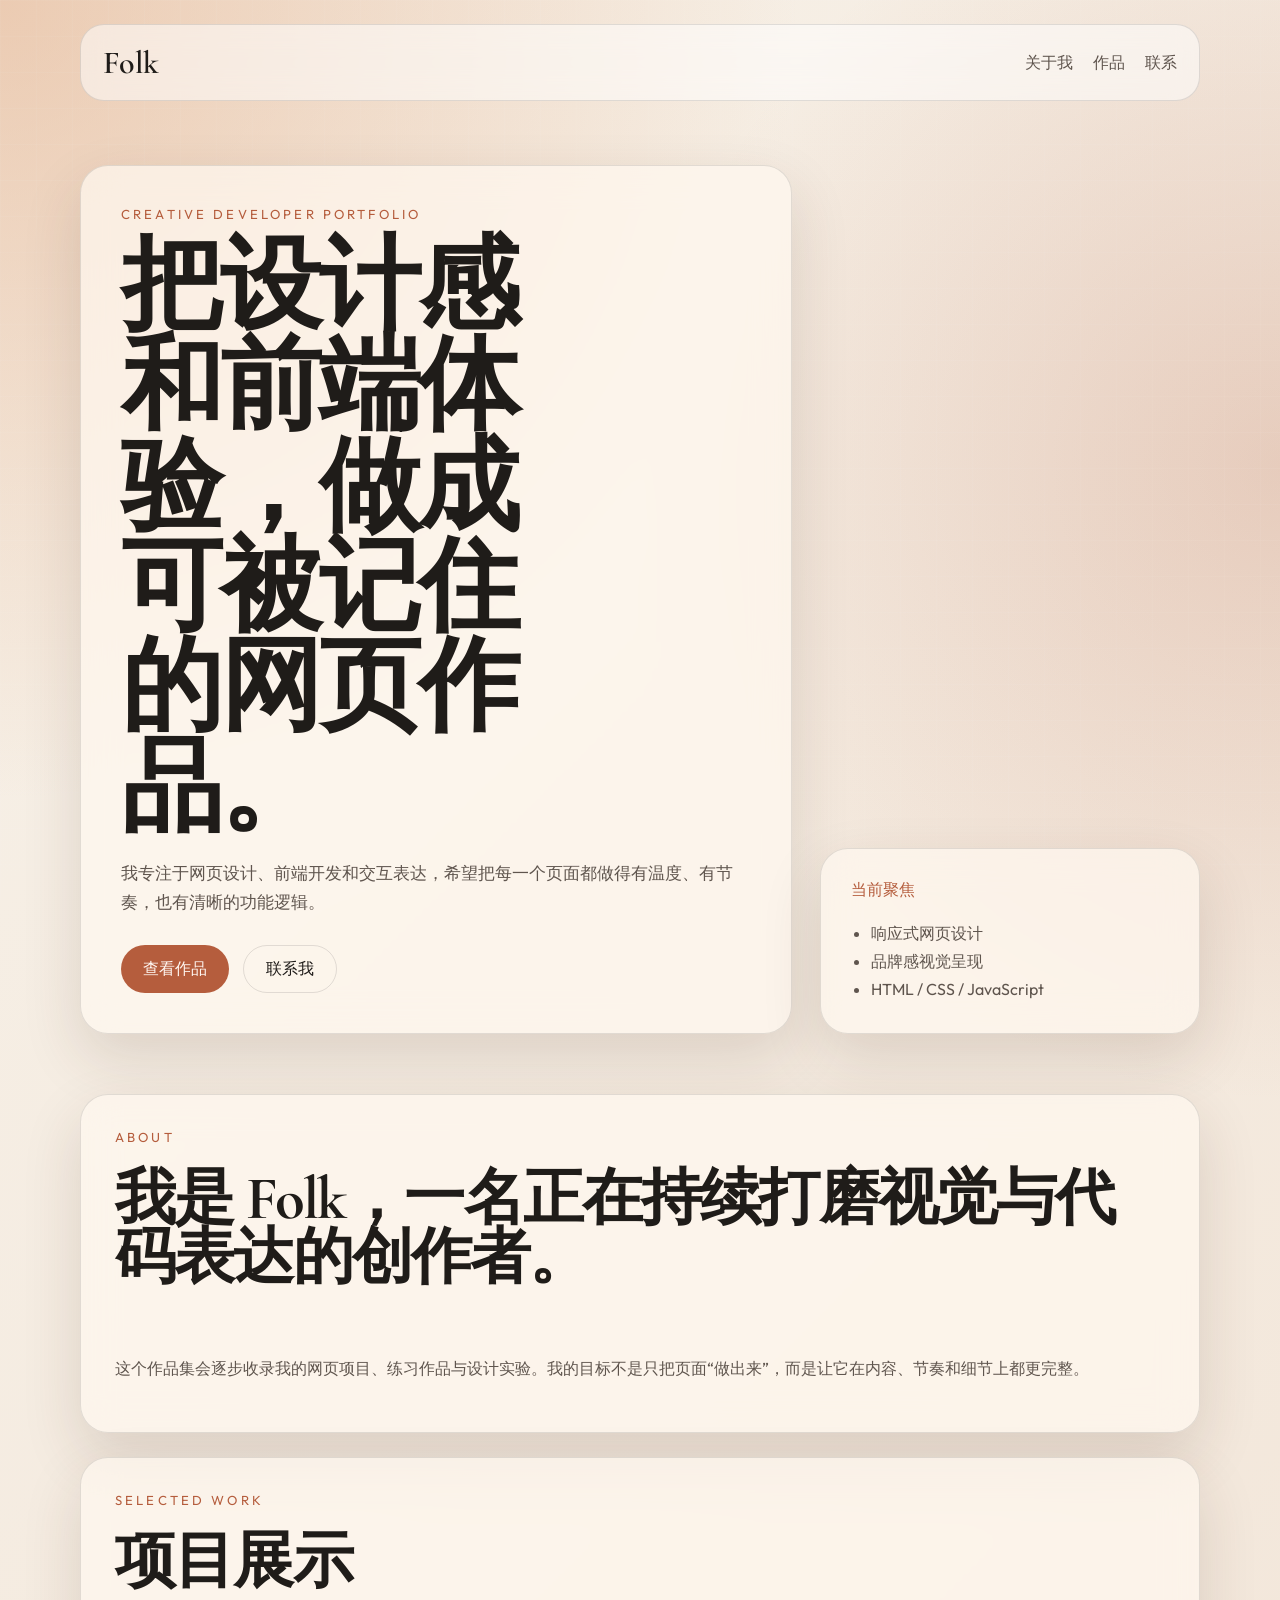
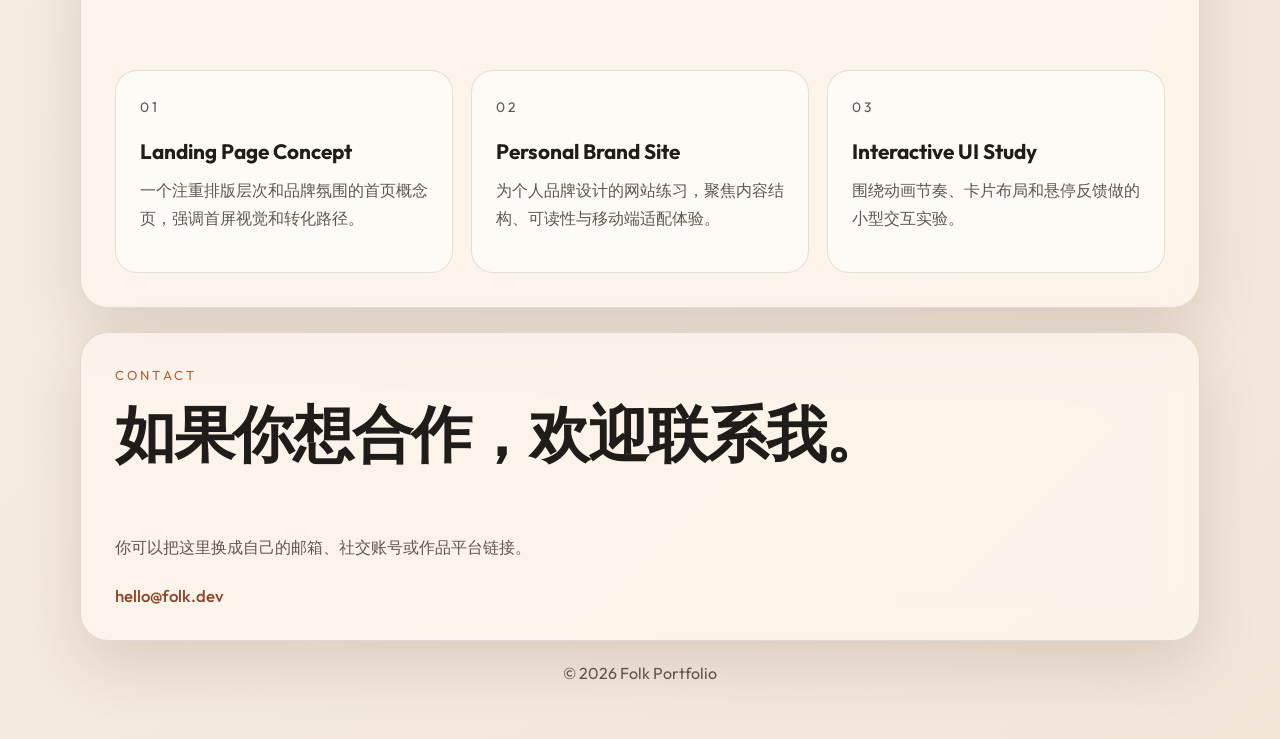
==== index.html @ 156d978f "initial web page" ====
<!DOCTYPE html>
<html lang="zh-CN">
<head>
  <meta charset="UTF-8">
  <meta name="viewport" content="width=device-width, initial-scale=1.0">
  <title>Folk Portfolio</title>
  <meta
    name="description"
    content="Folk 的个人作品集，展示网页设计、前端开发与创意项目。"
  >
  <link rel="preconnect" href="https://fonts.googleapis.com">
  <link rel="preconnect" href="https://fonts.gstatic.com" crossorigin>
  <link
    href="https://fonts.googleapis.com/css2?family=Outfit:wght@300;400;500;600;700&family=Cormorant+Garamond:wght@500;600&display=swap"
    rel="stylesheet"
  >
  <link rel="stylesheet" href="styles.css">
</head>
<body>
  <div class="page-shell">
    <header class="site-header">
      <a class="brand" href="#top">Folk</a>
      <nav class="site-nav">
        <a href="#about">关于我</a>
        <a href="#work">作品</a>
        <a href="#contact">联系</a>
      </nav>
    </header>

    <main id="top">
      <section class="hero">
        <div class="hero-copy">
          <p class="eyebrow">Creative Developer Portfolio</p>
          <h1>把设计感和前端体验，做成可被记住的网页作品。</h1>
          <p class="hero-text">
            我专注于网页设计、前端开发和交互表达，希望把每一个页面都做得有温度、有节奏，也有清晰的功能逻辑。
          </p>
          <div class="hero-actions">
            <a class="button primary" href="#work">查看作品</a>
            <a class="button ghost" href="#contact">联系我</a>
          </div>
        </div>

        <aside class="hero-card">
          <p class="card-label">当前聚焦</p>
          <ul>
            <li>响应式网页设计</li>
            <li>品牌感视觉呈现</li>
            <li>HTML / CSS / JavaScript</li>
          </ul>
        </aside>
      </section>

      <section class="about section-block" id="about">
        <div class="section-heading">
          <p class="eyebrow">About</p>
          <h2>我是 Folk，一名正在持续打磨视觉与代码表达的创作者。</h2>
        </div>
        <p class="section-text">
          这个作品集会逐步收录我的网页项目、练习作品与设计实验。我的目标不是只把页面“做出来”，而是让它在内容、节奏和细节上都更完整。
        </p>
      </section>

      <section class="work section-block" id="work">
        <div class="section-heading">
          <p class="eyebrow">Selected Work</p>
          <h2>项目展示</h2>
        </div>

        <div class="project-grid">
          <article class="project-card">
            <p class="project-index">01</p>
            <h3>Landing Page Concept</h3>
            <p>一个注重排版层次和品牌氛围的首页概念页，强调首屏视觉和转化路径。</p>
          </article>

          <article class="project-card">
            <p class="project-index">02</p>
            <h3>Personal Brand Site</h3>
            <p>为个人品牌设计的网站练习，聚焦内容结构、可读性与移动端适配体验。</p>
          </article>

          <article class="project-card">
            <p class="project-index">03</p>
            <h3>Interactive UI Study</h3>
            <p>围绕动画节奏、卡片布局和悬停反馈做的小型交互实验。</p>
          </article>
        </div>
      </section>

      <section class="contact section-block" id="contact">
        <div class="section-heading">
          <p class="eyebrow">Contact</p>
          <h2>如果你想合作，欢迎联系我。</h2>
        </div>
        <p class="section-text">
          你可以把这里换成自己的邮箱、社交账号或作品平台链接。
        </p>
        <a class="contact-link" href="mailto:hello@folk.dev">hello@folk.dev</a>
      </section>
    </main>

    <footer class="site-footer">
      <p>© <span id="year"></span> Folk Portfolio</p>
    </footer>
  </div>

  <script src="main.js"></script>
</body>
</html>
---- styles.css ----
:root {
  --bg: #f5efe5;
  --bg-soft: rgba(255, 255, 255, 0.52);
  --surface: rgba(255, 248, 240, 0.7);
  --text: #1f1c19;
  --muted: #5f554e;
  --line: rgba(31, 28, 25, 0.12);
  --accent: #b55d3d;
  --accent-strong: #8e4227;
  --shadow: 0 24px 60px rgba(70, 39, 25, 0.14);
}

* {
  box-sizing: border-box;
}

html {
  scroll-behavior: smooth;
}

body {
  margin: 0;
  min-height: 100vh;
  font-family: "Outfit", sans-serif;
  color: var(--text);
  background:
    radial-gradient(circle at top left, rgba(221, 157, 113, 0.45), transparent 30%),
    radial-gradient(circle at right 20%, rgba(180, 93, 61, 0.22), transparent 28%),
    linear-gradient(135deg, #f7f1e8 0%, #f2e5d8 100%);
}

body::before {
  content: "";
  position: fixed;
  inset: 0;
  background-image:
    linear-gradient(rgba(255, 255, 255, 0.12) 1px, transparent 1px),
    linear-gradient(90deg, rgba(255, 255, 255, 0.12) 1px, transparent 1px);
  background-size: 36px 36px;
  pointer-events: none;
  opacity: 0.4;
}

.page-shell {
  width: min(1120px, calc(100% - 32px));
  margin: 0 auto;
  padding: 24px 0 40px;
}

.site-header,
.hero,
.section-block,
.site-footer {
  position: relative;
  z-index: 1;
}

.site-header {
  display: flex;
  align-items: center;
  justify-content: space-between;
  padding: 18px 22px;
  border: 1px solid var(--line);
  border-radius: 24px;
  background: var(--bg-soft);
  backdrop-filter: blur(14px);
}

.brand,
.site-nav a,
.button,
.contact-link {
  text-decoration: none;
}

.brand {
  font-family: "Cormorant Garamond", serif;
  font-size: 2rem;
  font-weight: 600;
  color: var(--text);
}

.site-nav {
  display: flex;
  gap: 20px;
}

.site-nav a {
  color: var(--muted);
  font-size: 0.98rem;
}

.hero {
  display: grid;
  grid-template-columns: minmax(0, 1.5fr) minmax(280px, 0.8fr);
  gap: 28px;
  align-items: stretch;
  padding: 64px 0 36px;
}

.hero-copy,
.hero-card,
.section-block {
  border: 1px solid var(--line);
  border-radius: 28px;
  background: var(--surface);
  backdrop-filter: blur(18px);
  box-shadow: var(--shadow);
}

.hero-copy {
  padding: 40px;
}

.eyebrow {
  margin: 0 0 14px;
  font-size: 0.82rem;
  letter-spacing: 0.24em;
  text-transform: uppercase;
  color: var(--accent);
}

h1,
h2,
h3,
p {
  margin-top: 0;
}

h1,
h2 {
  font-family: "Cormorant Garamond", serif;
  line-height: 0.98;
  letter-spacing: -0.03em;
}

h1 {
  max-width: 10ch;
  margin-bottom: 20px;
  font-size: clamp(3.4rem, 8vw, 6.5rem);
}

.hero-text,
.section-text,
.project-card p,
.hero-card li {
  color: var(--muted);
  line-height: 1.75;
}

.hero-text {
  max-width: 58ch;
  margin-bottom: 28px;
  font-size: 1.05rem;
}

.hero-actions {
  display: flex;
  flex-wrap: wrap;
  gap: 14px;
}

.button {
  display: inline-flex;
  align-items: center;
  justify-content: center;
  padding: 12px 22px;
  border-radius: 999px;
  font-weight: 500;
  transition: transform 180ms ease, background-color 180ms ease, color 180ms ease;
}

.button:hover,
.contact-link:hover,
.project-card:hover {
  transform: translateY(-2px);
}

.button.primary {
  color: #fff7f2;
  background: var(--accent);
}

.button.primary:hover {
  background: var(--accent-strong);
}

.button.ghost {
  color: var(--text);
  border: 1px solid var(--line);
}

.hero-card {
  padding: 30px;
  align-self: end;
}

.card-label,
.project-index {
  color: var(--accent);
}

.hero-card ul {
  margin: 18px 0 0;
  padding-left: 20px;
}

.section-block {
  margin-top: 24px;
  padding: 34px;
}

.section-heading {
  display: grid;
  gap: 10px;
  margin-bottom: 16px;
}

h2 {
  font-size: clamp(2.2rem, 5vw, 3.8rem);
}

.project-grid {
  display: grid;
  grid-template-columns: repeat(3, minmax(0, 1fr));
  gap: 18px;
  margin-top: 28px;
}

.project-card {
  padding: 24px;
  border: 1px solid var(--line);
  border-radius: 22px;
  background: rgba(255, 255, 255, 0.5);
  transition: transform 180ms ease, border-color 180ms ease;
}

.project-card:hover {
  border-color: rgba(181, 93, 61, 0.34);
}

.project-index {
  margin-bottom: 18px;
  font-size: 0.86rem;
  letter-spacing: 0.2em;
}

h3 {
  margin-bottom: 12px;
  font-size: 1.3rem;
}

.contact-link {
  display: inline-block;
  margin-top: 8px;
  color: var(--accent-strong);
  font-size: 1.05rem;
  font-weight: 500;
}

.site-footer {
  padding: 22px 6px 0;
  color: var(--muted);
  text-align: center;
}

.reveal {
  opacity: 0;
  transform: translateY(22px);
  transition: opacity 600ms ease, transform 600ms ease;
}

.reveal.is-visible {
  opacity: 1;
  transform: translateY(0);
}

@media (max-width: 900px) {
  .hero,
  .project-grid {
    grid-template-columns: 1fr;
  }

  h1 {
    max-width: none;
  }
}

@media (max-width: 640px) {
  .page-shell {
    width: min(100% - 20px, 1120px);
    padding-top: 14px;
  }

  .site-header {
    flex-direction: column;
    gap: 14px;
  }

  .site-nav {
    flex-wrap: wrap;
    justify-content: center;
  }

  .hero-copy,
  .hero-card,
  .section-block {
    padding: 24px;
    border-radius: 22px;
  }

  h1 {
    font-size: clamp(2.7rem, 15vw, 4.2rem);
  }
}
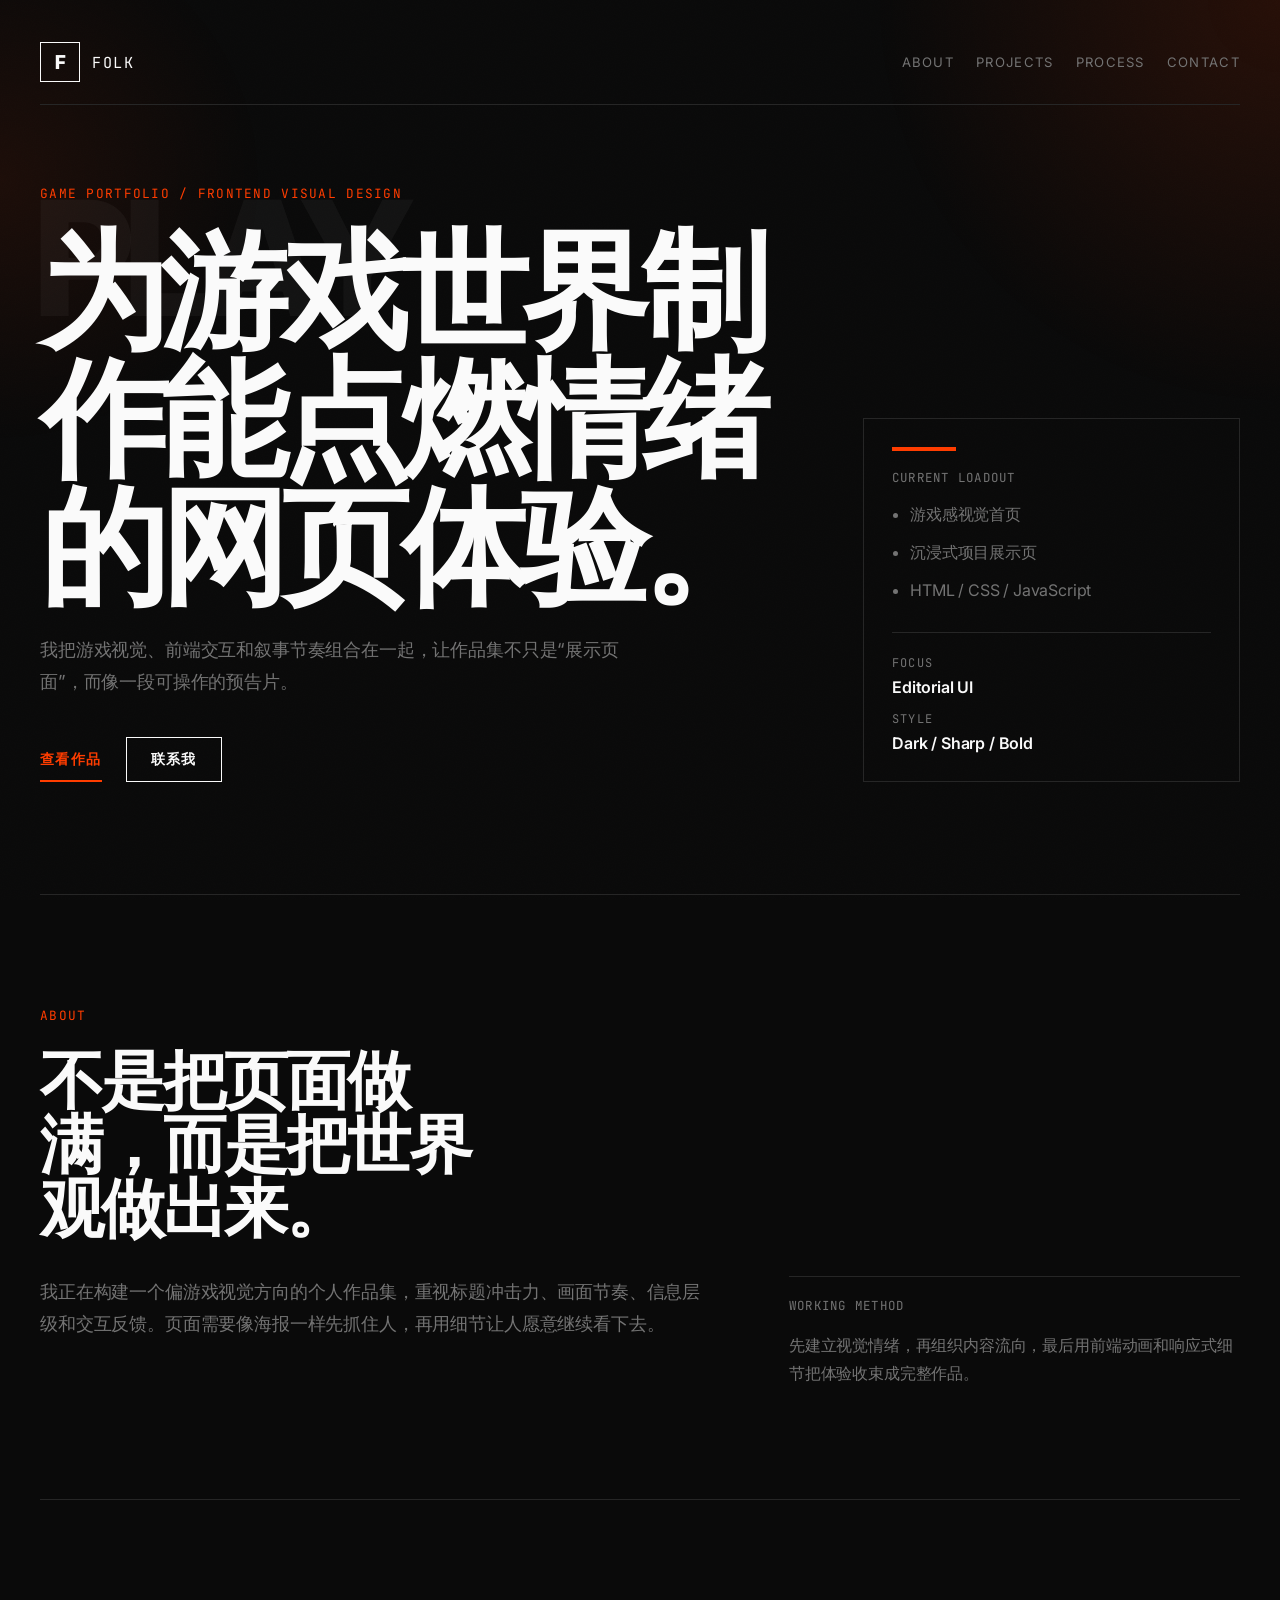
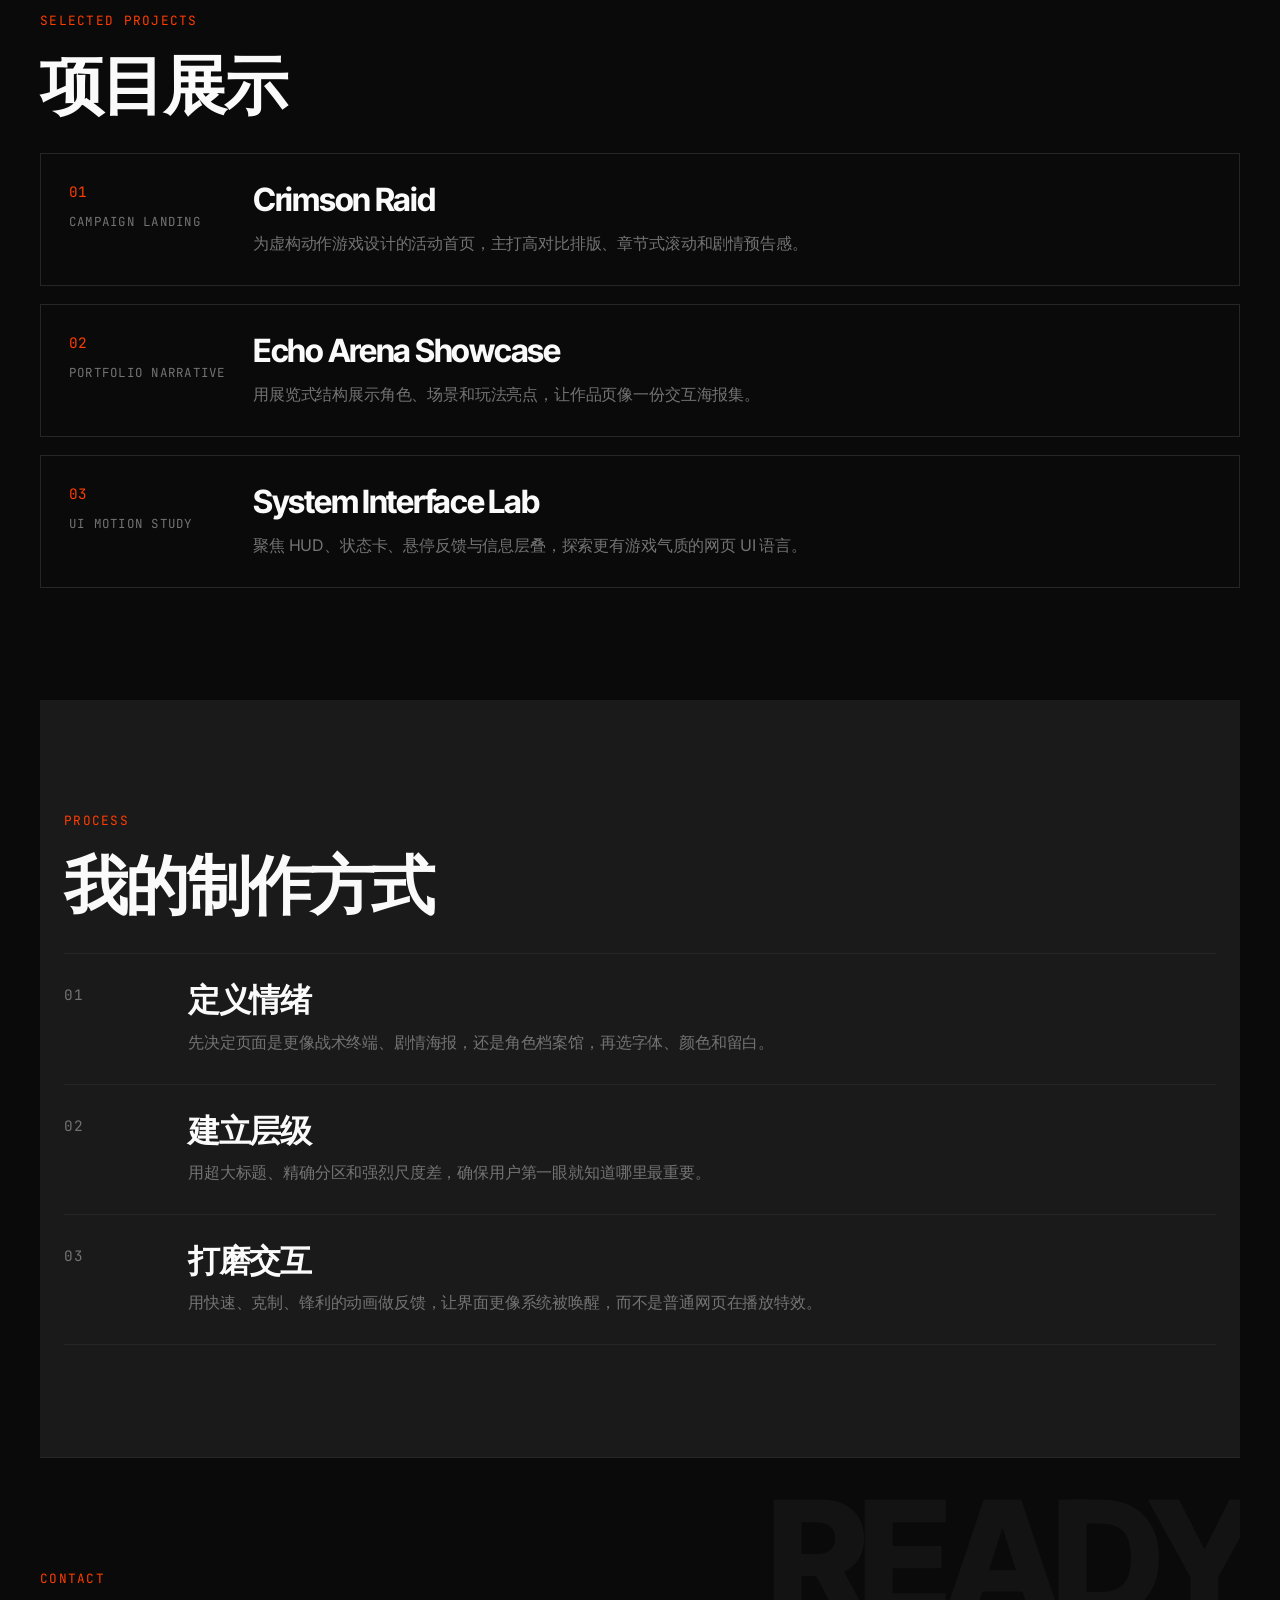
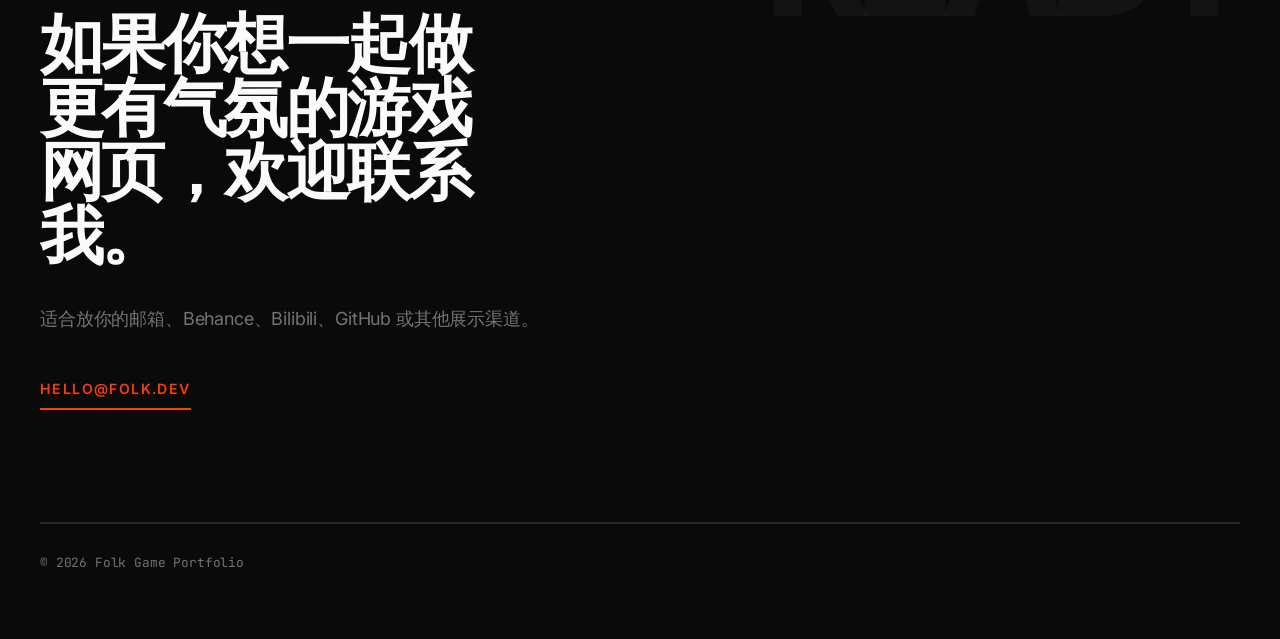
==== commit 2c988204: "update web" ====
--- a/index.html
+++ b/index.html
@@ -3,105 +3,193 @@
 <head>
   <meta charset="UTF-8">
   <meta name="viewport" content="width=device-width, initial-scale=1.0">
-  <title>Folk Portfolio</title>
+  <title>Folk Game Portfolio</title>
   <meta
     name="description"
-    content="Folk 的个人作品集，展示网页设计、前端开发与创意项目。"
+    content="Folk 的游戏向个人作品集，展示视觉叙事、前端实现与沉浸式网页项目。"
   >
   <link rel="preconnect" href="https://fonts.googleapis.com">
   <link rel="preconnect" href="https://fonts.gstatic.com" crossorigin>
   <link
-    href="https://fonts.googleapis.com/css2?family=Outfit:wght@300;400;500;600;700&family=Cormorant+Garamond:wght@500;600&display=swap"
+    href="https://fonts.googleapis.com/css2?family=Inter:wght@400;500;600;700;800&family=Inter+Tight:wght@500;600;700;800&family=JetBrains+Mono:wght@400;600&display=swap"
     rel="stylesheet"
   >
   <link rel="stylesheet" href="styles.css">
 </head>
 <body>
+  <div class="noise"></div>
   <div class="page-shell">
     <header class="site-header">
-      <a class="brand" href="#top">Folk</a>
-      <nav class="site-nav">
-        <a href="#about">关于我</a>
-        <a href="#work">作品</a>
-        <a href="#contact">联系</a>
+      <a class="brand" href="#top">
+        <span class="brand-mark">F</span>
+        <span class="brand-text">Folk</span>
+      </a>
+      <nav class="site-nav" aria-label="主导航">
+        <a href="#about">About</a>
+        <a href="#projects">Projects</a>
+        <a href="#process">Process</a>
+        <a href="#contact">Contact</a>
       </nav>
     </header>
 
     <main id="top">
-      <section class="hero">
-        <div class="hero-copy">
-          <p class="eyebrow">Creative Developer Portfolio</p>
-          <h1>把设计感和前端体验，做成可被记住的网页作品。</h1>
-          <p class="hero-text">
-            我专注于网页设计、前端开发和交互表达，希望把每一个页面都做得有温度、有节奏，也有清晰的功能逻辑。
+      <section class="hero section reveal-target">
+        <p class="kicker">Game Portfolio / Frontend Visual Design</p>
+        <div class="hero-grid">
+          <div class="hero-copy">
+            <p class="hero-shadow" aria-hidden="true">PLAY</p>
+            <h1>为游戏世界制作能点燃情绪的网页体验。</h1>
+            <p class="hero-text">
+              我把游戏视觉、前端交互和叙事节奏组合在一起，让作品集不只是“展示页面”，而像一段可操作的预告片。
+            </p>
+            <div class="hero-actions">
+              <a class="button button-primary" href="#projects">
+                查看作品
+                <span class="button-line" aria-hidden="true"></span>
+              </a>
+              <a class="button button-outline" href="#contact">联系我</a>
+            </div>
+          </div>
+
+          <aside class="hero-panel reveal-target">
+            <div class="panel-topbar"></div>
+            <p class="panel-label">Current Loadout</p>
+            <ul class="panel-list">
+              <li>游戏感视觉首页</li>
+              <li>沉浸式项目展示页</li>
+              <li>HTML / CSS / JavaScript</li>
+            </ul>
+            <dl class="panel-stats">
+              <div>
+                <dt>Focus</dt>
+                <dd>Editorial UI</dd>
+              </div>
+              <div>
+                <dt>Style</dt>
+                <dd>Dark / Sharp / Bold</dd>
+              </div>
+            </dl>
+          </aside>
+        </div>
+      </section>
+
+      <section class="section section-bordered reveal-target" id="about">
+        <div class="section-head">
+          <p class="kicker">About</p>
+          <h2>不是把页面做满，而是把世界观做出来。</h2>
+        </div>
+        <div class="split-layout">
+          <p class="lead">
+            我正在构建一个偏游戏视觉方向的个人作品集，重视标题冲击力、画面节奏、信息层级和交互反馈。页面需要像海报一样先抓住人，再用细节让人愿意继续看下去。
           </p>
-          <div class="hero-actions">
-            <a class="button primary" href="#work">查看作品</a>
-            <a class="button ghost" href="#contact">联系我</a>
+          <div class="detail-block">
+            <p class="detail-label">Working Method</p>
+            <p>
+              先建立视觉情绪，再组织内容流向，最后用前端动画和响应式细节把体验收束成完整作品。
+            </p>
           </div>
         </div>
-
-        <aside class="hero-card">
-          <p class="card-label">当前聚焦</p>
-          <ul>
-            <li>响应式网页设计</li>
-            <li>品牌感视觉呈现</li>
-            <li>HTML / CSS / JavaScript</li>
-          </ul>
-        </aside>
       </section>
 
-      <section class="about section-block" id="about">
-        <div class="section-heading">
-          <p class="eyebrow">About</p>
-          <h2>我是 Folk，一名正在持续打磨视觉与代码表达的创作者。</h2>
-        </div>
-        <p class="section-text">
-          这个作品集会逐步收录我的网页项目、练习作品与设计实验。我的目标不是只把页面“做出来”，而是让它在内容、节奏和细节上都更完整。
-        </p>
-      </section>
-
-      <section class="work section-block" id="work">
-        <div class="section-heading">
-          <p class="eyebrow">Selected Work</p>
+      <section class="section reveal-target" id="projects">
+        <div class="section-head">
+          <p class="kicker">Selected Projects</p>
           <h2>项目展示</h2>
         </div>
 
-        <div class="project-grid">
-          <article class="project-card">
-            <p class="project-index">01</p>
-            <h3>Landing Page Concept</h3>
-            <p>一个注重排版层次和品牌氛围的首页概念页，强调首屏视觉和转化路径。</p>
+        <div class="projects-list">
+          <article class="project-card reveal-target">
+            <div class="project-meta">
+              <p class="project-number">01</p>
+              <p class="project-tag">Campaign Landing</p>
+            </div>
+            <div class="project-body">
+              <h3>Crimson Raid</h3>
+              <p>
+                为虚构动作游戏设计的活动首页，主打高对比排版、章节式滚动和剧情预告感。
+              </p>
+            </div>
           </article>
 
-          <article class="project-card">
-            <p class="project-index">02</p>
-            <h3>Personal Brand Site</h3>
-            <p>为个人品牌设计的网站练习，聚焦内容结构、可读性与移动端适配体验。</p>
+          <article class="project-card reveal-target">
+            <div class="project-meta">
+              <p class="project-number">02</p>
+              <p class="project-tag">Portfolio Narrative</p>
+            </div>
+            <div class="project-body">
+              <h3>Echo Arena Showcase</h3>
+              <p>
+                用展览式结构展示角色、场景和玩法亮点，让作品页像一份交互海报集。
+              </p>
+            </div>
           </article>
 
-          <article class="project-card">
-            <p class="project-index">03</p>
-            <h3>Interactive UI Study</h3>
-            <p>围绕动画节奏、卡片布局和悬停反馈做的小型交互实验。</p>
+          <article class="project-card reveal-target">
+            <div class="project-meta">
+              <p class="project-number">03</p>
+              <p class="project-tag">UI Motion Study</p>
+            </div>
+            <div class="project-body">
+              <h3>System Interface Lab</h3>
+              <p>
+                聚焦 HUD、状态卡、悬停反馈与信息层叠，探索更有游戏气质的网页 UI 语言。
+              </p>
+            </div>
           </article>
         </div>
       </section>
 
-      <section class="contact section-block" id="contact">
-        <div class="section-heading">
-          <p class="eyebrow">Contact</p>
-          <h2>如果你想合作，欢迎联系我。</h2>
+      <section class="section section-muted reveal-target" id="process">
+        <div class="section-head">
+          <p class="kicker">Process</p>
+          <h2>我的制作方式</h2>
         </div>
-        <p class="section-text">
-          你可以把这里换成自己的邮箱、社交账号或作品平台链接。
+
+        <div class="process-list">
+          <article class="process-item">
+            <p class="process-index">01</p>
+            <div>
+              <h3>定义情绪</h3>
+              <p>先决定页面是更像战术终端、剧情海报，还是角色档案馆，再选字体、颜色和留白。</p>
+            </div>
+          </article>
+
+          <article class="process-item">
+            <p class="process-index">02</p>
+            <div>
+              <h3>建立层级</h3>
+              <p>用超大标题、精确分区和强烈尺度差，确保用户第一眼就知道哪里最重要。</p>
+            </div>
+          </article>
+
+          <article class="process-item">
+            <p class="process-index">03</p>
+            <div>
+              <h3>打磨交互</h3>
+              <p>用快速、克制、锋利的动画做反馈，让界面更像系统被唤醒，而不是普通网页在播放特效。</p>
+            </div>
+          </article>
+        </div>
+      </section>
+
+      <section class="section section-cta reveal-target" id="contact">
+        <p class="cta-shadow" aria-hidden="true">READY</p>
+        <div class="section-head">
+          <p class="kicker">Contact</p>
+          <h2>如果你想一起做更有气氛的游戏网页，欢迎联系我。</h2>
+        </div>
+        <p class="lead cta-copy">
+          适合放你的邮箱、Behance、Bilibili、GitHub 或其他展示渠道。
         </p>
-        <a class="contact-link" href="mailto:hello@folk.dev">hello@folk.dev</a>
+        <a class="button button-primary" href="mailto:hello@folk.dev">
+          hello@folk.dev
+          <span class="button-line" aria-hidden="true"></span>
+        </a>
       </section>
     </main>
 
     <footer class="site-footer">
-      <p>© <span id="year"></span> Folk Portfolio</p>
+      <p>© <span id="year"></span> Folk Game Portfolio</p>
     </footer>
   </div>
 
--- a/styles.css
+++ b/styles.css
@@ -1,13 +1,16 @@
 :root {
-  --bg: #f5efe5;
-  --bg-soft: rgba(255, 255, 255, 0.52);
-  --surface: rgba(255, 248, 240, 0.7);
-  --text: #1f1c19;
-  --muted: #5f554e;
-  --line: rgba(31, 28, 25, 0.12);
-  --accent: #b55d3d;
-  --accent-strong: #8e4227;
-  --shadow: 0 24px 60px rgba(70, 39, 25, 0.14);
+  --background: #0a0a0a;
+  --foreground: #fafafa;
+  --muted: #1a1a1a;
+  --muted-foreground: #737373;
+  --accent: #ff3d00;
+  --accent-foreground: #0a0a0a;
+  --border: #262626;
+  --card: #0f0f0f;
+  --card-foreground: #fafafa;
+  --ring: #ff3d00;
+  --container: min(1200px, calc(100% - 48px));
+  --ease: cubic-bezier(0.25, 0, 0, 1);
 }
 
 * {
@@ -21,35 +24,62 @@
 body {
   margin: 0;
   min-height: 100vh;
-  font-family: "Outfit", sans-serif;
-  color: var(--text);
-  background:
-    radial-gradient(circle at top left, rgba(221, 157, 113, 0.45), transparent 30%),
-    radial-gradient(circle at right 20%, rgba(180, 93, 61, 0.22), transparent 28%),
-    linear-gradient(135deg, #f7f1e8 0%, #f2e5d8 100%);
+  background: var(--background);
+  color: var(--foreground);
+  font-family: "Inter", system-ui, sans-serif;
+  letter-spacing: -0.01em;
 }
 
 body::before {
   content: "";
   position: fixed;
   inset: 0;
-  background-image:
-    linear-gradient(rgba(255, 255, 255, 0.12) 1px, transparent 1px),
-    linear-gradient(90deg, rgba(255, 255, 255, 0.12) 1px, transparent 1px);
-  background-size: 36px 36px;
+  background:
+    radial-gradient(circle at top right, rgba(255, 61, 0, 0.12), transparent 26%),
+    radial-gradient(circle at left 20%, rgba(255, 61, 0, 0.08), transparent 18%);
   pointer-events: none;
-  opacity: 0.4;
+  z-index: 0;
+}
+
+.noise {
+  position: fixed;
+  inset: 0;
+  opacity: 0.015;
+  pointer-events: none;
+  z-index: 0;
+  background-image: url("data:image/svg+xml,%3Csvg xmlns='http://www.w3.org/2000/svg' width='160' height='160' viewBox='0 0 160 160'%3E%3Cfilter id='n'%3E%3CfeTurbulence type='fractalNoise' baseFrequency='0.85' numOctaves='3' stitchTiles='stitch'/%3E%3C/filter%3E%3Crect width='160' height='160' filter='url(%23n)' opacity='1'/%3E%3C/svg%3E");
+}
+
+a {
+  color: inherit;
+  text-decoration: none;
+}
+
+button,
+a,
+input,
+textarea {
+  font: inherit;
+}
+
+a:focus-visible,
+button:focus-visible,
+input:focus-visible,
+textarea:focus-visible {
+  outline: 2px solid var(--ring);
+  outline-offset: 2px;
 }
 
 .page-shell {
-  width: min(1120px, calc(100% - 32px));
+  position: relative;
+  z-index: 1;
+  width: var(--container);
   margin: 0 auto;
-  padding: 24px 0 40px;
+  padding: 24px 0 64px;
 }
 
 .site-header,
-.hero,
-.section-block,
+.section,
 .site-footer {
   position: relative;
   z-index: 1;
@@ -59,257 +89,463 @@
   display: flex;
   align-items: center;
   justify-content: space-between;
-  padding: 18px 22px;
-  border: 1px solid var(--line);
-  border-radius: 24px;
-  background: var(--bg-soft);
-  backdrop-filter: blur(14px);
-}
-
-.brand,
+  padding: 18px 0 22px;
+  border-bottom: 1px solid var(--border);
+}
+
+.brand {
+  display: inline-flex;
+  align-items: center;
+  gap: 12px;
+}
+
+.brand-mark {
+  display: inline-flex;
+  align-items: center;
+  justify-content: center;
+  width: 40px;
+  height: 40px;
+  border: 1px solid var(--foreground);
+  font-family: "Inter Tight", sans-serif;
+  font-size: 1.2rem;
+  font-weight: 800;
+}
+
+.brand-text,
 .site-nav a,
-.button,
-.contact-link {
-  text-decoration: none;
-}
-
-.brand {
-  font-family: "Cormorant Garamond", serif;
-  font-size: 2rem;
-  font-weight: 600;
-  color: var(--text);
+.kicker,
+.panel-label,
+.project-tag,
+.detail-label,
+.process-index {
+  text-transform: uppercase;
+  letter-spacing: 0.1em;
+}
+
+.brand-text {
+  font-family: "JetBrains Mono", monospace;
+  font-size: 0.95rem;
 }
 
 .site-nav {
   display: flex;
-  gap: 20px;
+  gap: 22px;
 }
 
 .site-nav a {
-  color: var(--muted);
-  font-size: 0.98rem;
+  position: relative;
+  color: var(--muted-foreground);
+  font-size: 0.82rem;
+  transition: color 150ms var(--ease);
+}
+
+.site-nav a::after {
+  content: "";
+  position: absolute;
+  left: 0;
+  bottom: -8px;
+  width: 100%;
+  height: 1px;
+  background: var(--accent);
+  transform: scaleX(0);
+  transform-origin: left;
+  transition: transform 150ms var(--ease);
+}
+
+.site-nav a:hover {
+  color: var(--foreground);
+}
+
+.site-nav a:hover::after {
+  transform: scaleX(1);
+}
+
+.section {
+  padding: 112px 0;
+}
+
+.section-bordered {
+  border-top: 1px solid var(--border);
+  border-bottom: 1px solid var(--border);
+}
+
+.section-muted {
+  background: var(--muted);
+  padding-inline: 24px;
+}
+
+.section-cta {
+  position: relative;
+  overflow: hidden;
+  border-top: 1px solid var(--border);
+  border-bottom: 1px solid var(--border);
 }
 
 .hero {
+  padding-top: 80px;
+}
+
+.kicker {
+  margin: 0 0 24px;
+  color: var(--accent);
+  font-family: "JetBrains Mono", monospace;
+  font-size: 0.8rem;
+}
+
+.hero-grid,
+.split-layout {
   display: grid;
-  grid-template-columns: minmax(0, 1.5fr) minmax(280px, 0.8fr);
-  gap: 28px;
-  align-items: stretch;
-  padding: 64px 0 36px;
-}
-
-.hero-copy,
-.hero-card,
-.section-block {
-  border: 1px solid var(--line);
-  border-radius: 28px;
-  background: var(--surface);
-  backdrop-filter: blur(18px);
-  box-shadow: var(--shadow);
+  gap: 40px;
+}
+
+.hero-grid {
+  grid-template-columns: minmax(0, 1.35fr) minmax(280px, 0.65fr);
+  align-items: end;
 }
 
 .hero-copy {
-  padding: 40px;
-}
-
-.eyebrow {
-  margin: 0 0 14px;
-  font-size: 0.82rem;
-  letter-spacing: 0.24em;
-  text-transform: uppercase;
-  color: var(--accent);
+  position: relative;
+}
+
+.hero-shadow,
+.cta-shadow {
+  position: absolute;
+  margin: 0;
+  color: rgba(255, 255, 255, 0.04);
+  font-family: "Inter Tight", sans-serif;
+  font-size: clamp(5rem, 18vw, 10rem);
+  font-weight: 800;
+  letter-spacing: -0.06em;
+  line-height: 0.9;
+  user-select: none;
+  pointer-events: none;
+}
+
+.hero-shadow {
+  top: -40px;
+  left: -6px;
+}
+
+.cta-shadow {
+  top: 28px;
+  right: -12px;
 }
 
 h1,
 h2,
-h3,
+h3 {
+  margin: 0;
+  font-family: "Inter Tight", "Inter", sans-serif;
+  color: var(--foreground);
+}
+
+h1 {
+  max-width: 9ch;
+  font-size: clamp(3.5rem, 10vw, 8rem);
+  line-height: 1;
+  letter-spacing: -0.06em;
+}
+
+h2 {
+  max-width: 11ch;
+  font-size: clamp(2.5rem, 5vw, 4.5rem);
+  line-height: 1;
+  letter-spacing: -0.04em;
+}
+
+h3 {
+  font-size: clamp(1.8rem, 3vw, 2rem);
+  line-height: 1.1;
+  letter-spacing: -0.04em;
+}
+
 p {
-  margin-top: 0;
-}
-
-h1,
-h2 {
-  font-family: "Cormorant Garamond", serif;
-  line-height: 0.98;
-  letter-spacing: -0.03em;
-}
-
-h1 {
-  max-width: 10ch;
-  margin-bottom: 20px;
-  font-size: clamp(3.4rem, 8vw, 6.5rem);
+  margin: 0;
 }
 
 .hero-text,
-.section-text,
-.project-card p,
-.hero-card li {
-  color: var(--muted);
+.lead,
+.detail-block p,
+.project-body p,
+.process-item p,
+.panel-list li,
+.site-footer {
+  color: var(--muted-foreground);
   line-height: 1.75;
 }
 
 .hero-text {
-  max-width: 58ch;
-  margin-bottom: 28px;
-  font-size: 1.05rem;
+  max-width: 38rem;
+  margin-top: 24px;
+  font-size: 1.125rem;
 }
 
 .hero-actions {
   display: flex;
   flex-wrap: wrap;
-  gap: 14px;
+  gap: 24px;
+  margin-top: 40px;
 }
 
 .button {
+  position: relative;
   display: inline-flex;
   align-items: center;
-  justify-content: center;
-  padding: 12px 22px;
-  border-radius: 999px;
-  font-weight: 500;
-  transition: transform 180ms ease, background-color 180ms ease, color 180ms ease;
-}
-
-.button:hover,
-.contact-link:hover,
+  gap: 12px;
+  min-height: 44px;
+  padding: 12px 0;
+  font-size: 0.88rem;
+  font-weight: 600;
+  text-transform: uppercase;
+  letter-spacing: 0.1em;
+  transition: color 150ms var(--ease), transform 150ms var(--ease), background-color 150ms var(--ease);
+  white-space: nowrap;
+}
+
+.button:active {
+  transform: translateY(1px);
+}
+
+.button-line {
+  position: absolute;
+  left: 0;
+  right: 0;
+  bottom: 0;
+  height: 2px;
+  background: currentColor;
+  transform-origin: left;
+  transition: transform 150ms var(--ease);
+}
+
+.button-primary {
+  color: var(--accent);
+}
+
+.button-primary:hover .button-line {
+  transform: scaleX(1.08);
+}
+
+.button-outline {
+  padding: 12px 24px;
+  border: 1px solid var(--foreground);
+  color: var(--foreground);
+}
+
+.button-outline:hover {
+  background: var(--foreground);
+  color: var(--background);
+}
+
+.hero-panel,
+.project-card {
+  position: relative;
+  border: 1px solid var(--border);
+  background: transparent;
+}
+
+.hero-panel {
+  padding: 28px;
+}
+
+.panel-topbar {
+  width: 64px;
+  height: 4px;
+  margin-bottom: 18px;
+  background: var(--accent);
+}
+
+.panel-label,
+.detail-label,
+.project-tag {
+  margin-bottom: 14px;
+  color: var(--muted-foreground);
+  font-family: "JetBrains Mono", monospace;
+  font-size: 0.78rem;
+}
+
+.panel-list {
+  margin: 0;
+  padding-left: 18px;
+}
+
+.panel-list li + li {
+  margin-top: 10px;
+}
+
+.panel-stats {
+  display: grid;
+  gap: 14px;
+  margin: 28px 0 0;
+  padding-top: 22px;
+  border-top: 1px solid var(--border);
+}
+
+.panel-stats dt {
+  margin-bottom: 6px;
+  color: var(--muted-foreground);
+  font-family: "JetBrains Mono", monospace;
+  font-size: 0.75rem;
+  text-transform: uppercase;
+  letter-spacing: 0.1em;
+}
+
+.panel-stats dd {
+  margin: 0;
+  font-size: 1rem;
+  font-weight: 600;
+}
+
+.section-head {
+  margin-bottom: 36px;
+}
+
+.split-layout {
+  grid-template-columns: minmax(0, 1.1fr) minmax(280px, 0.7fr);
+}
+
+.lead {
+  max-width: 42rem;
+  font-size: 1.125rem;
+}
+
+.detail-block {
+  padding-top: 18px;
+  border-top: 1px solid var(--border);
+}
+
+.projects-list {
+  display: grid;
+  gap: 18px;
+}
+
+.project-card {
+  display: grid;
+  grid-template-columns: 160px minmax(0, 1fr);
+  gap: 24px;
+  padding: 28px;
+  transition: border-color 150ms var(--ease), background-color 150ms var(--ease);
+}
+
 .project-card:hover {
-  transform: translateY(-2px);
-}
-
-.button.primary {
-  color: #fff7f2;
-  background: var(--accent);
-}
-
-.button.primary:hover {
-  background: var(--accent-strong);
-}
-
-.button.ghost {
-  color: var(--text);
-  border: 1px solid var(--line);
-}
-
-.hero-card {
-  padding: 30px;
-  align-self: end;
-}
-
-.card-label,
-.project-index {
+  border-color: var(--foreground);
+  background: var(--muted);
+}
+
+.project-number,
+.process-index {
+  margin-bottom: 12px;
   color: var(--accent);
-}
-
-.hero-card ul {
-  margin: 18px 0 0;
-  padding-left: 20px;
-}
-
-.section-block {
-  margin-top: 24px;
-  padding: 34px;
-}
-
-.section-heading {
+  font-family: "JetBrains Mono", monospace;
+  font-size: 0.9rem;
+}
+
+.project-body p {
+  max-width: 46rem;
+  margin-top: 12px;
+}
+
+.process-list {
   display: grid;
-  gap: 10px;
-  margin-bottom: 16px;
-}
-
-h2 {
-  font-size: clamp(2.2rem, 5vw, 3.8rem);
-}
-
-.project-grid {
+  gap: 0;
+  border-top: 1px solid var(--border);
+}
+
+.process-item {
   display: grid;
-  grid-template-columns: repeat(3, minmax(0, 1fr));
-  gap: 18px;
-  margin-top: 28px;
-}
-
-.project-card {
-  padding: 24px;
-  border: 1px solid var(--line);
-  border-radius: 22px;
-  background: rgba(255, 255, 255, 0.5);
-  transition: transform 180ms ease, border-color 180ms ease;
-}
-
-.project-card:hover {
-  border-color: rgba(181, 93, 61, 0.34);
-}
-
-.project-index {
-  margin-bottom: 18px;
-  font-size: 0.86rem;
-  letter-spacing: 0.2em;
-}
-
-h3 {
-  margin-bottom: 12px;
-  font-size: 1.3rem;
-}
-
-.contact-link {
-  display: inline-block;
-  margin-top: 8px;
-  color: var(--accent-strong);
-  font-size: 1.05rem;
-  font-weight: 500;
+  grid-template-columns: 100px minmax(0, 1fr);
+  gap: 24px;
+  padding: 28px 0;
+  border-bottom: 1px solid var(--border);
+}
+
+.process-item h3 {
+  margin-bottom: 10px;
+}
+
+.cta-copy {
+  max-width: 42rem;
+  margin: 24px 0 32px;
 }
 
 .site-footer {
-  padding: 22px 6px 0;
-  color: var(--muted);
-  text-align: center;
-}
-
-.reveal {
+  padding-top: 28px;
+  border-top: 1px solid var(--border);
+  font-family: "JetBrains Mono", monospace;
+  font-size: 0.8rem;
+}
+
+.reveal-target {
   opacity: 0;
-  transform: translateY(22px);
-  transition: opacity 600ms ease, transform 600ms ease;
-}
-
-.reveal.is-visible {
+  transform: translateY(20px);
+  transition: opacity 500ms var(--ease), transform 500ms var(--ease);
+}
+
+.reveal-target.is-visible {
   opacity: 1;
   transform: translateY(0);
 }
 
-@media (max-width: 900px) {
-  .hero,
-  .project-grid {
+@media (max-width: 1024px) {
+  .hero-grid,
+  .split-layout {
     grid-template-columns: 1fr;
+  }
+
+  .section-muted {
+    padding-inline: 0;
+    background: transparent;
+  }
+}
+
+@media (max-width: 720px) {
+  :root {
+    --container: min(1200px, calc(100% - 24px));
+  }
+
+  .page-shell {
+    padding-top: 14px;
+  }
+
+  .site-header {
+    flex-direction: column;
+    align-items: flex-start;
+    gap: 18px;
+  }
+
+  .site-nav {
+    flex-wrap: wrap;
+    gap: 14px 18px;
+  }
+
+  .section {
+    padding: 80px 0;
+  }
+
+  .hero {
+    padding-top: 48px;
+  }
+
+  .hero-shadow,
+  .cta-shadow {
+    display: none;
   }
 
   h1 {
     max-width: none;
-  }
-}
-
-@media (max-width: 640px) {
-  .page-shell {
-    width: min(100% - 20px, 1120px);
-    padding-top: 14px;
-  }
-
-  .site-header {
-    flex-direction: column;
-    gap: 14px;
-  }
-
-  .site-nav {
-    flex-wrap: wrap;
-    justify-content: center;
-  }
-
-  .hero-copy,
-  .hero-card,
-  .section-block {
-    padding: 24px;
-    border-radius: 22px;
-  }
-
-  h1 {
-    font-size: clamp(2.7rem, 15vw, 4.2rem);
-  }
-}
+    font-size: clamp(3.5rem, 18vw, 5.5rem);
+  }
+
+  .project-card,
+  .process-item {
+    grid-template-columns: 1fr;
+  }
+
+  .hero-panel,
+  .project-card {
+    padding: 22px;
+  }
+
+  .hero-actions {
+    gap: 16px;
+  }
+}
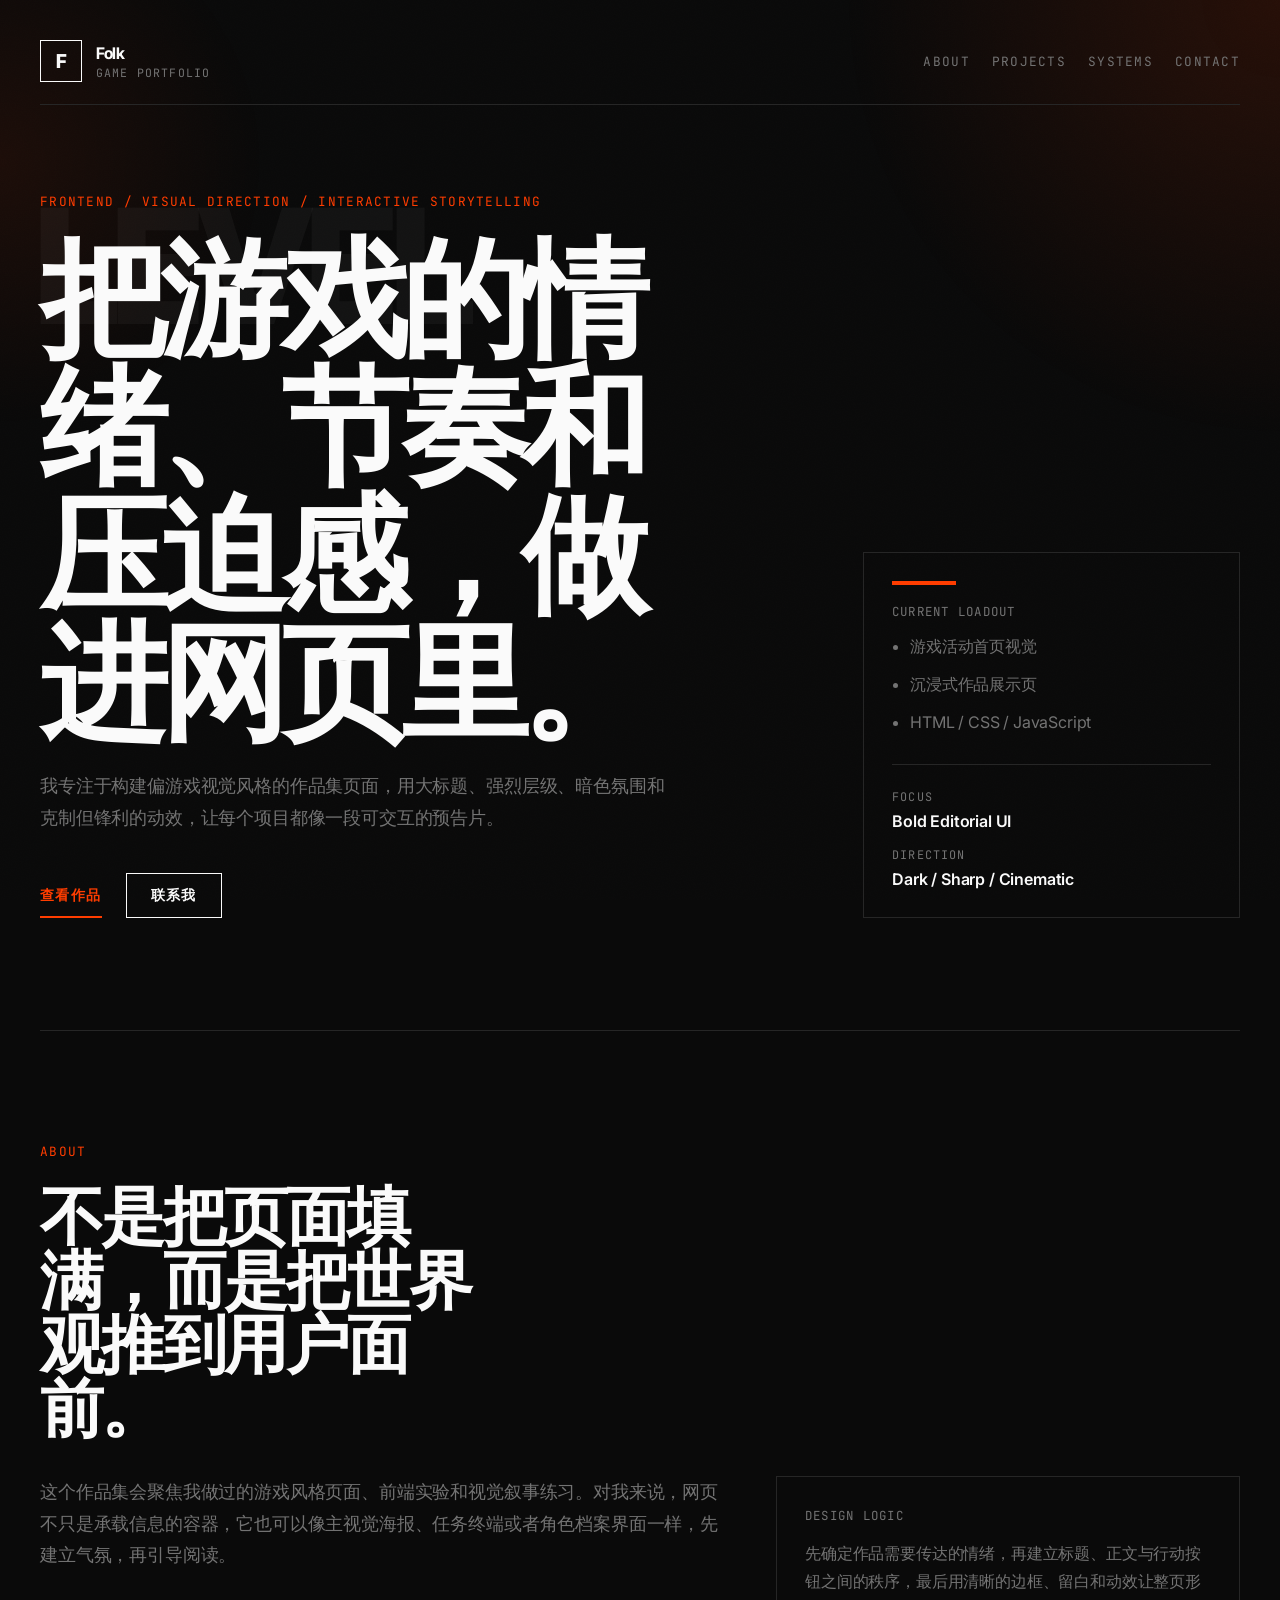
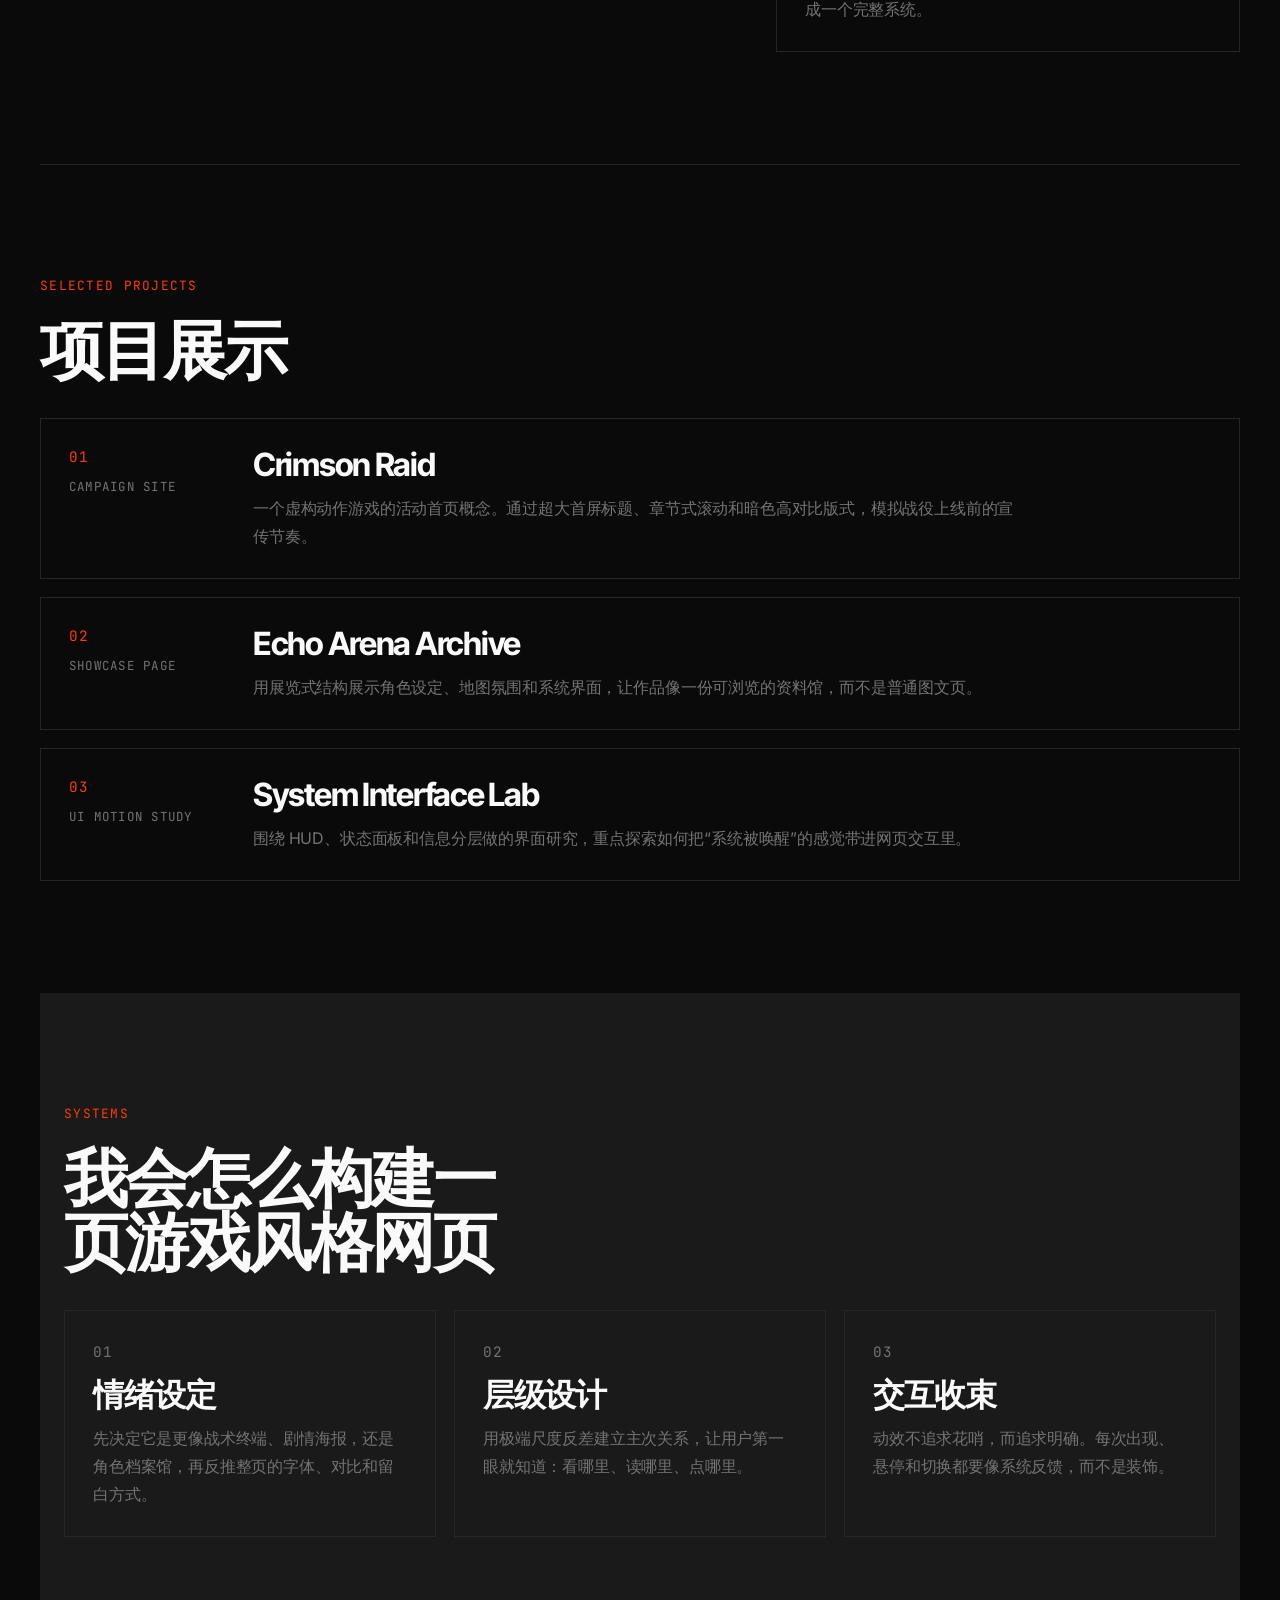
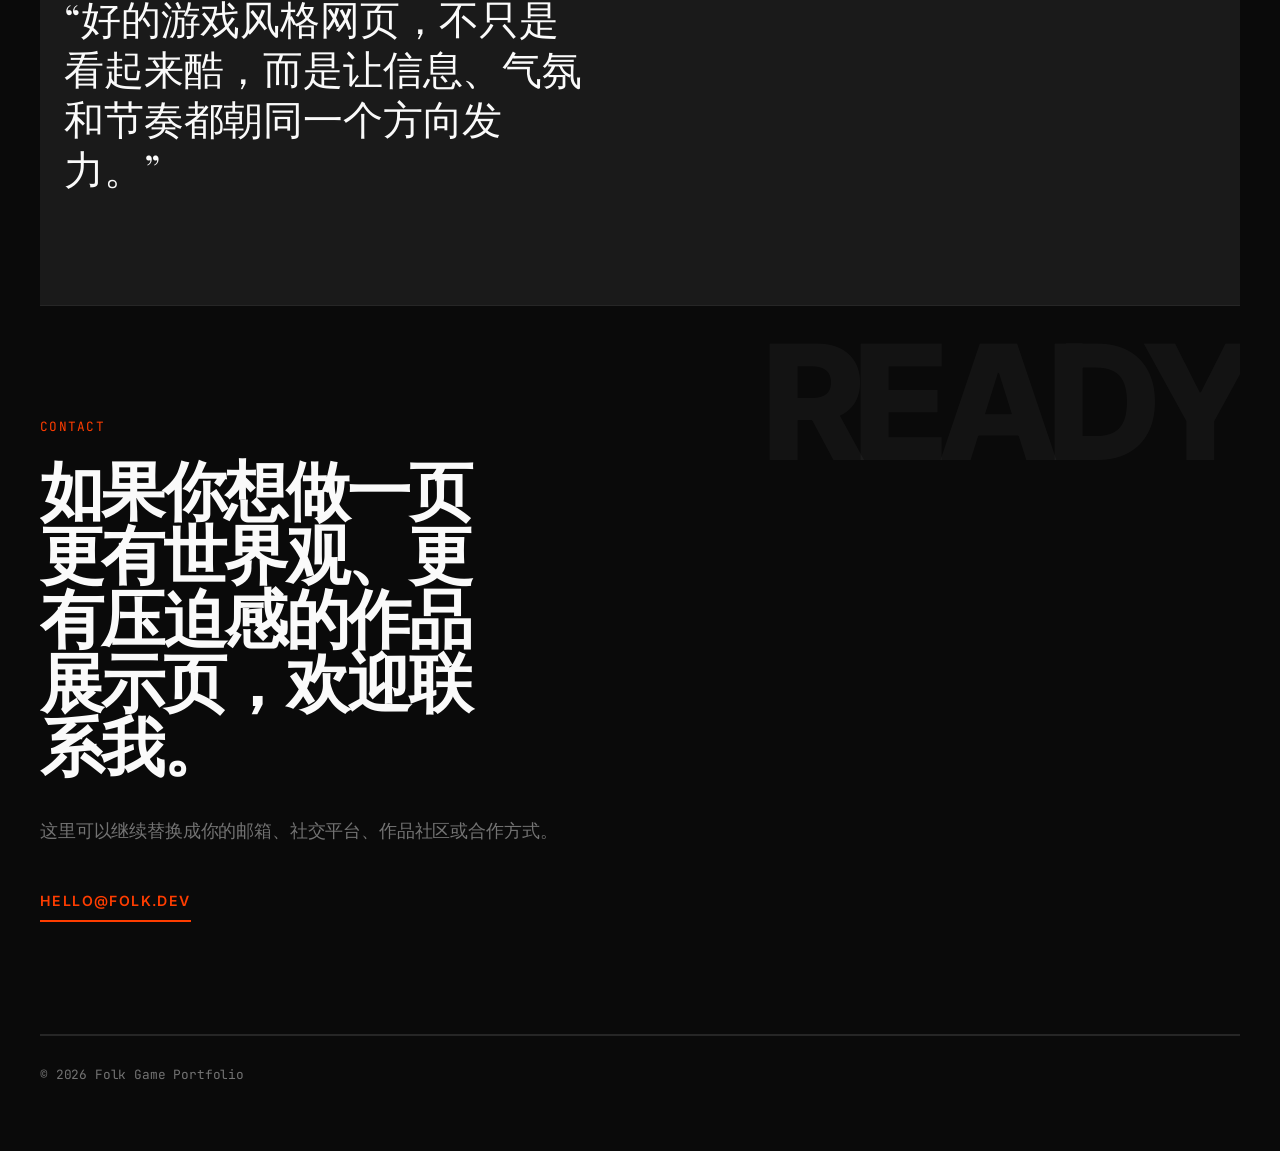
==== commit 1a3d3ba6: "update" ====
--- a/index.html
+++ b/index.html
@@ -3,70 +3,78 @@
 <head>
   <meta charset="UTF-8">
   <meta name="viewport" content="width=device-width, initial-scale=1.0">
-  <title>Folk Game Portfolio</title>
+  <title>Folk | Game Portfolio</title>
   <meta
     name="description"
-    content="Folk 的游戏向个人作品集，展示视觉叙事、前端实现与沉浸式网页项目。"
+    content="Folk 的游戏风格网页作品集，展示视觉叙事、前端实现与沉浸式交互设计。"
   >
   <link rel="preconnect" href="https://fonts.googleapis.com">
   <link rel="preconnect" href="https://fonts.gstatic.com" crossorigin>
   <link
-    href="https://fonts.googleapis.com/css2?family=Inter:wght@400;500;600;700;800&family=Inter+Tight:wght@500;600;700;800&family=JetBrains+Mono:wght@400;600&display=swap"
+    href="https://fonts.googleapis.com/css2?family=Inter:wght@400;500;600;700;800&family=Inter+Tight:wght@500;600;700;800&family=JetBrains+Mono:wght@400;600&family=Playfair+Display:wght@600;700&display=swap"
     rel="stylesheet"
   >
   <link rel="stylesheet" href="styles.css">
 </head>
 <body>
-  <div class="noise"></div>
-  <div class="page-shell">
+  <div class="noise" aria-hidden="true"></div>
+
+  <div class="site-shell">
     <header class="site-header">
-      <a class="brand" href="#top">
+      <a class="brand" href="#top" aria-label="Folk 首页">
         <span class="brand-mark">F</span>
-        <span class="brand-text">Folk</span>
+        <span class="brand-copy">
+          <span class="brand-name">Folk</span>
+          <span class="brand-role">Game Portfolio</span>
+        </span>
       </a>
+
       <nav class="site-nav" aria-label="主导航">
         <a href="#about">About</a>
         <a href="#projects">Projects</a>
-        <a href="#process">Process</a>
+        <a href="#systems">Systems</a>
         <a href="#contact">Contact</a>
       </nav>
     </header>
 
     <main id="top">
-      <section class="hero section reveal-target">
-        <p class="kicker">Game Portfolio / Frontend Visual Design</p>
+      <section class="hero reveal-target">
+        <p class="eyebrow">Frontend / Visual Direction / Interactive Storytelling</p>
+
         <div class="hero-grid">
           <div class="hero-copy">
-            <p class="hero-shadow" aria-hidden="true">PLAY</p>
-            <h1>为游戏世界制作能点燃情绪的网页体验。</h1>
+            <p class="hero-backdrop" aria-hidden="true">LEVEL</p>
+            <h1>把游戏的情绪、节奏和压迫感，做进网页里。</h1>
             <p class="hero-text">
-              我把游戏视觉、前端交互和叙事节奏组合在一起，让作品集不只是“展示页面”，而像一段可操作的预告片。
+              我专注于构建偏游戏视觉风格的作品集页面，用大标题、强烈层级、暗色氛围和克制但锋利的动效，让每个项目都像一段可交互的预告片。
             </p>
+
             <div class="hero-actions">
               <a class="button button-primary" href="#projects">
-                查看作品
-                <span class="button-line" aria-hidden="true"></span>
+                <span>查看作品</span>
+                <span class="button-underline" aria-hidden="true"></span>
               </a>
               <a class="button button-outline" href="#contact">联系我</a>
             </div>
           </div>
 
           <aside class="hero-panel reveal-target">
-            <div class="panel-topbar"></div>
+            <div class="accent-bar" aria-hidden="true"></div>
             <p class="panel-label">Current Loadout</p>
             <ul class="panel-list">
-              <li>游戏感视觉首页</li>
-              <li>沉浸式项目展示页</li>
+              <li>游戏活动首页视觉</li>
+              <li>沉浸式作品展示页</li>
               <li>HTML / CSS / JavaScript</li>
             </ul>
+
             <dl class="panel-stats">
               <div>
                 <dt>Focus</dt>
-                <dd>Editorial UI</dd>
+                <dd>Bold Editorial UI</dd>
               </div>
               <div>
-                <dt>Style</dt>
-                <dd>Dark / Sharp / Bold</dd>
+                <dt>Direction</dt>
+                <dd>Dark / Sharp / Cinematic</dd>
               </div>
             </dl>
           </aside>
@@ -75,17 +83,19 @@
 
       <section class="section section-bordered reveal-target" id="about">
         <div class="section-head">
-          <p class="kicker">About</p>
-          <h2>不是把页面做满，而是把世界观做出来。</h2>
-        </div>
+          <p class="eyebrow">About</p>
+          <h2>不是把页面填满，而是把世界观推到用户面前。</h2>
+        </div>
+
         <div class="split-layout">
           <p class="lead">
-            我正在构建一个偏游戏视觉方向的个人作品集，重视标题冲击力、画面节奏、信息层级和交互反馈。页面需要像海报一样先抓住人，再用细节让人愿意继续看下去。
+            这个作品集会聚焦我做过的游戏风格页面、前端实验和视觉叙事练习。对我来说，网页不只是承载信息的容器，它也可以像主视觉海报、任务终端或者角色档案界面一样，先建立气氛，再引导阅读。
           </p>
-          <div class="detail-block">
-            <p class="detail-label">Working Method</p>
+
+          <div class="detail-card">
+            <p class="detail-label">Design Logic</p>
             <p>
-              先建立视觉情绪，再组织内容流向，最后用前端动画和响应式细节把体验收束成完整作品。
+              先确定作品需要传达的情绪，再建立标题、正文与行动按钮之间的秩序，最后用清晰的边框、留白和动效让整页形成一个完整系统。
             </p>
           </div>
         </div>
@@ -93,97 +103,97 @@
 
       <section class="section reveal-target" id="projects">
         <div class="section-head">
-          <p class="kicker">Selected Projects</p>
+          <p class="eyebrow">Selected Projects</p>
           <h2>项目展示</h2>
         </div>
 
-        <div class="projects-list">
+        <div class="project-list">
           <article class="project-card reveal-target">
-            <div class="project-meta">
-              <p class="project-number">01</p>
-              <p class="project-tag">Campaign Landing</p>
-            </div>
-            <div class="project-body">
+            <div class="project-side">
+              <p class="project-index">01</p>
+              <p class="project-type">Campaign Site</p>
+            </div>
+            <div class="project-main">
               <h3>Crimson Raid</h3>
               <p>
-                为虚构动作游戏设计的活动首页，主打高对比排版、章节式滚动和剧情预告感。
+                一个虚构动作游戏的活动首页概念。通过超大首屏标题、章节式滚动和暗色高对比版式，模拟战役上线前的宣传节奏。
               </p>
             </div>
           </article>
 
           <article class="project-card reveal-target">
-            <div class="project-meta">
-              <p class="project-number">02</p>
-              <p class="project-tag">Portfolio Narrative</p>
-            </div>
-            <div class="project-body">
-              <h3>Echo Arena Showcase</h3>
+            <div class="project-side">
+              <p class="project-index">02</p>
+              <p class="project-type">Showcase Page</p>
+            </div>
+            <div class="project-main">
+              <h3>Echo Arena Archive</h3>
               <p>
-                用展览式结构展示角色、场景和玩法亮点，让作品页像一份交互海报集。
+                用展览式结构展示角色设定、地图氛围和系统界面，让作品像一份可浏览的资料馆，而不是普通图文页。
               </p>
             </div>
           </article>
 
           <article class="project-card reveal-target">
-            <div class="project-meta">
-              <p class="project-number">03</p>
-              <p class="project-tag">UI Motion Study</p>
-            </div>
-            <div class="project-body">
+            <div class="project-side">
+              <p class="project-index">03</p>
+              <p class="project-type">UI Motion Study</p>
+            </div>
+            <div class="project-main">
               <h3>System Interface Lab</h3>
               <p>
-                聚焦 HUD、状态卡、悬停反馈与信息层叠，探索更有游戏气质的网页 UI 语言。
+                围绕 HUD、状态面板和信息分层做的界面研究，重点探索如何把“系统被唤醒”的感觉带进网页交互里。
               </p>
             </div>
           </article>
         </div>
       </section>
 
-      <section class="section section-muted reveal-target" id="process">
-        <div class="section-head">
-          <p class="kicker">Process</p>
-          <h2>我的制作方式</h2>
-        </div>
-
-        <div class="process-list">
-          <article class="process-item">
-            <p class="process-index">01</p>
-            <div>
-              <h3>定义情绪</h3>
-              <p>先决定页面是更像战术终端、剧情海报，还是角色档案馆，再选字体、颜色和留白。</p>
-            </div>
-          </article>
-
-          <article class="process-item">
-            <p class="process-index">02</p>
-            <div>
-              <h3>建立层级</h3>
-              <p>用超大标题、精确分区和强烈尺度差，确保用户第一眼就知道哪里最重要。</p>
-            </div>
-          </article>
-
-          <article class="process-item">
-            <p class="process-index">03</p>
-            <div>
-              <h3>打磨交互</h3>
-              <p>用快速、克制、锋利的动画做反馈，让界面更像系统被唤醒，而不是普通网页在播放特效。</p>
-            </div>
-          </article>
-        </div>
+      <section class="section section-muted reveal-target" id="systems">
+        <div class="section-head">
+          <p class="eyebrow">Systems</p>
+          <h2>我会怎么构建一页游戏风格网页</h2>
+        </div>
+
+        <div class="systems-grid">
+          <article class="system-card reveal-target">
+            <p class="system-number">01</p>
+            <h3>情绪设定</h3>
+            <p>先决定它是更像战术终端、剧情海报，还是角色档案馆，再反推整页的字体、对比和留白方式。</p>
+          </article>
+
+          <article class="system-card reveal-target">
+            <p class="system-number">02</p>
+            <h3>层级设计</h3>
+            <p>用极端尺度反差建立主次关系，让用户第一眼就知道：看哪里、读哪里、点哪里。</p>
+          </article>
+
+          <article class="system-card reveal-target">
+            <p class="system-number">03</p>
+            <h3>交互收束</h3>
+            <p>动效不追求花哨，而追求明确。每次出现、悬停和切换都要像系统反馈，而不是装饰。</p>
+          </article>
+        </div>
+
+        <blockquote class="quote reveal-target">
+          “好的游戏风格网页，不只是看起来酷，而是让信息、气氛和节奏都朝同一个方向发力。”
+        </blockquote>
       </section>
 
       <section class="section section-cta reveal-target" id="contact">
-        <p class="cta-shadow" aria-hidden="true">READY</p>
-        <div class="section-head">
-          <p class="kicker">Contact</p>
-          <h2>如果你想一起做更有气氛的游戏网页，欢迎联系我。</h2>
-        </div>
-        <p class="lead cta-copy">
-          适合放你的邮箱、Behance、Bilibili、GitHub 或其他展示渠道。
+        <p class="cta-backdrop" aria-hidden="true">READY</p>
+        <div class="section-head">
+          <p class="eyebrow">Contact</p>
+          <h2>如果你想做一页更有世界观、更有压迫感的作品展示页，欢迎联系我。</h2>
+        </div>
+
+        <p class="lead cta-text">
+          这里可以继续替换成你的邮箱、社交平台、作品社区或合作方式。
         </p>
+
         <a class="button button-primary" href="mailto:hello@folk.dev">
-          hello@folk.dev
-          <span class="button-line" aria-hidden="true"></span>
+          <span>hello@folk.dev</span>
+          <span class="button-underline" aria-hidden="true"></span>
         </a>
       </section>
     </main>
--- a/styles.css
+++ b/styles.css
@@ -10,7 +10,8 @@
   --card-foreground: #fafafa;
   --ring: #ff3d00;
   --container: min(1200px, calc(100% - 48px));
-  --ease: cubic-bezier(0.25, 0, 0, 1);
+  --transition-fast: 150ms cubic-bezier(0.25, 0, 0, 1);
+  --transition-base: 500ms cubic-bezier(0.25, 0, 0, 1);
 }
 
 * {
@@ -35,8 +36,8 @@
   position: fixed;
   inset: 0;
   background:
-    radial-gradient(circle at top right, rgba(255, 61, 0, 0.12), transparent 26%),
-    radial-gradient(circle at left 20%, rgba(255, 61, 0, 0.08), transparent 18%);
+    radial-gradient(circle at top right, rgba(255, 61, 0, 0.12), transparent 28%),
+    radial-gradient(circle at left 18%, rgba(255, 61, 0, 0.08), transparent 18%);
   pointer-events: none;
   z-index: 0;
 }
@@ -44,10 +45,10 @@
 .noise {
   position: fixed;
   inset: 0;
+  z-index: 0;
   opacity: 0.015;
   pointer-events: none;
-  z-index: 0;
-  background-image: url("data:image/svg+xml,%3Csvg xmlns='http://www.w3.org/2000/svg' width='160' height='160' viewBox='0 0 160 160'%3E%3Cfilter id='n'%3E%3CfeTurbulence type='fractalNoise' baseFrequency='0.85' numOctaves='3' stitchTiles='stitch'/%3E%3C/filter%3E%3Crect width='160' height='160' filter='url(%23n)' opacity='1'/%3E%3C/svg%3E");
+  background-image: url("data:image/svg+xml,%3Csvg xmlns='http://www.w3.org/2000/svg' width='160' height='160' viewBox='0 0 160 160'%3E%3Cfilter id='grain'%3E%3CfeTurbulence type='fractalNoise' baseFrequency='0.85' numOctaves='3' stitchTiles='stitch'/%3E%3C/filter%3E%3Crect width='160' height='160' filter='url(%23grain)'/%3E%3C/svg%3E");
 }
 
 a {
@@ -55,8 +56,8 @@
   text-decoration: none;
 }
 
+a,
 button,
-a,
 input,
 textarea {
   font: inherit;
@@ -70,7 +71,7 @@
   outline-offset: 2px;
 }
 
-.page-shell {
+.site-shell {
   position: relative;
   z-index: 1;
   width: var(--container);
@@ -79,8 +80,9 @@
 }
 
 .site-header,
+.site-footer,
 .section,
-.site-footer {
+.hero {
   position: relative;
   z-index: 1;
 }
@@ -89,42 +91,56 @@
   display: flex;
   align-items: center;
   justify-content: space-between;
-  padding: 18px 0 22px;
+  padding: 16px 0 22px;
   border-bottom: 1px solid var(--border);
 }
 
 .brand {
   display: inline-flex;
   align-items: center;
-  gap: 12px;
+  gap: 14px;
 }
 
 .brand-mark {
   display: inline-flex;
   align-items: center;
   justify-content: center;
-  width: 40px;
-  height: 40px;
+  width: 42px;
+  height: 42px;
   border: 1px solid var(--foreground);
-  font-family: "Inter Tight", sans-serif;
+  font-family: "Inter Tight", "Inter", sans-serif;
   font-size: 1.2rem;
   font-weight: 800;
 }
 
-.brand-text,
+.brand-copy {
+  display: grid;
+  gap: 2px;
+}
+
+.brand-name {
+  font-family: "Inter Tight", "Inter", sans-serif;
+  font-size: 1rem;
+  font-weight: 700;
+  letter-spacing: -0.03em;
+}
+
+.brand-role,
 .site-nav a,
-.kicker,
+.eyebrow,
 .panel-label,
-.project-tag,
+.project-type,
 .detail-label,
-.process-index {
+.system-number,
+.project-index {
+  font-family: "JetBrains Mono", monospace;
   text-transform: uppercase;
   letter-spacing: 0.1em;
 }
 
-.brand-text {
-  font-family: "JetBrains Mono", monospace;
-  font-size: 0.95rem;
+.brand-role {
+  color: var(--muted-foreground);
+  font-size: 0.72rem;
 }
 
 .site-nav {
@@ -135,8 +151,8 @@
 .site-nav a {
   position: relative;
   color: var(--muted-foreground);
-  font-size: 0.82rem;
-  transition: color 150ms var(--ease);
+  font-size: 0.8rem;
+  transition: color var(--transition-fast);
 }
 
 .site-nav a::after {
@@ -149,7 +165,7 @@
   background: var(--accent);
   transform: scaleX(0);
   transform-origin: left;
-  transition: transform 150ms var(--ease);
+  transition: transform var(--transition-fast);
 }
 
 .site-nav a:hover {
@@ -160,11 +176,17 @@
   transform: scaleX(1);
 }
 
+.hero,
 .section {
   padding: 112px 0;
 }
 
-.section-bordered {
+.hero {
+  padding-top: 88px;
+}
+
+.section-bordered,
+.section-cta {
   border-top: 1px solid var(--border);
   border-bottom: 1px solid var(--border);
 }
@@ -175,60 +197,55 @@
 }
 
 .section-cta {
-  position: relative;
   overflow: hidden;
-  border-top: 1px solid var(--border);
-  border-bottom: 1px solid var(--border);
-}
-
-.hero {
-  padding-top: 80px;
-}
-
-.kicker {
+}
+
+.eyebrow {
   margin: 0 0 24px;
   color: var(--accent);
-  font-family: "JetBrains Mono", monospace;
   font-size: 0.8rem;
 }
 
 .hero-grid,
-.split-layout {
+.split-layout,
+.project-card,
+.systems-grid {
   display: grid;
+  gap: 24px;
+}
+
+.hero-grid {
+  grid-template-columns: minmax(0, 1.35fr) minmax(300px, 0.65fr);
+  align-items: end;
   gap: 40px;
-}
-
-.hero-grid {
-  grid-template-columns: minmax(0, 1.35fr) minmax(280px, 0.65fr);
-  align-items: end;
 }
 
 .hero-copy {
   position: relative;
 }
 
-.hero-shadow,
-.cta-shadow {
+.hero-backdrop,
+.cta-backdrop {
   position: absolute;
   margin: 0;
   color: rgba(255, 255, 255, 0.04);
-  font-family: "Inter Tight", sans-serif;
+  font-family: "Inter Tight", "Inter", sans-serif;
   font-size: clamp(5rem, 18vw, 10rem);
   font-weight: 800;
+  line-height: 0.9;
   letter-spacing: -0.06em;
-  line-height: 0.9;
+  pointer-events: none;
   user-select: none;
-  pointer-events: none;
-}
-
-.hero-shadow {
+}
+
+.hero-backdrop {
   top: -40px;
   left: -6px;
 }
 
-.cta-shadow {
-  top: 28px;
-  right: -12px;
+.cta-backdrop {
+  top: 24px;
+  right: -8px;
 }
 
 h1,
@@ -240,7 +257,7 @@
 }
 
 h1 {
-  max-width: 9ch;
+  max-width: 8.5ch;
   font-size: clamp(3.5rem, 10vw, 8rem);
   line-height: 1;
   letter-spacing: -0.06em;
@@ -254,7 +271,7 @@
 }
 
 h3 {
-  font-size: clamp(1.8rem, 3vw, 2rem);
+  font-size: clamp(1.9rem, 3vw, 2rem);
   line-height: 1.1;
   letter-spacing: -0.04em;
 }
@@ -265,17 +282,18 @@
 
 .hero-text,
 .lead,
-.detail-block p,
-.project-body p,
-.process-item p,
+.detail-card p,
+.project-main p,
+.system-card p,
 .panel-list li,
-.site-footer {
+.site-footer,
+.cta-text {
   color: var(--muted-foreground);
   line-height: 1.75;
 }
 
 .hero-text {
-  max-width: 38rem;
+  max-width: 40rem;
   margin-top: 24px;
   font-size: 1.125rem;
 }
@@ -291,22 +309,37 @@
   position: relative;
   display: inline-flex;
   align-items: center;
-  gap: 12px;
+  justify-content: center;
   min-height: 44px;
   padding: 12px 0;
   font-size: 0.88rem;
   font-weight: 600;
   text-transform: uppercase;
   letter-spacing: 0.1em;
-  transition: color 150ms var(--ease), transform 150ms var(--ease), background-color 150ms var(--ease);
   white-space: nowrap;
+  transition: color var(--transition-fast), background-color var(--transition-fast), transform var(--transition-fast);
 }
 
 .button:active {
   transform: translateY(1px);
 }
 
-.button-line {
+.button-primary {
+  color: var(--accent);
+}
+
+.button-outline {
+  padding-inline: 24px;
+  border: 1px solid var(--foreground);
+  color: var(--foreground);
+}
+
+.button-outline:hover {
+  background: var(--foreground);
+  color: var(--background);
+}
+
+.button-underline {
   position: absolute;
   left: 0;
   right: 0;
@@ -314,31 +347,17 @@
   height: 2px;
   background: currentColor;
   transform-origin: left;
-  transition: transform 150ms var(--ease);
-}
-
-.button-primary {
-  color: var(--accent);
-}
-
-.button-primary:hover .button-line {
-  transform: scaleX(1.08);
-}
-
-.button-outline {
-  padding: 12px 24px;
-  border: 1px solid var(--foreground);
-  color: var(--foreground);
-}
-
-.button-outline:hover {
-  background: var(--foreground);
-  color: var(--background);
+  transition: transform var(--transition-fast);
+}
+
+.button-primary:hover .button-underline {
+  transform: scaleX(1.1);
 }
 
 .hero-panel,
-.project-card {
-  position: relative;
+.project-card,
+.system-card,
+.detail-card {
   border: 1px solid var(--border);
   background: transparent;
 }
@@ -347,7 +366,7 @@
   padding: 28px;
 }
 
-.panel-topbar {
+.accent-bar {
   width: 64px;
   height: 4px;
   margin-bottom: 18px;
@@ -356,10 +375,9 @@
 
 .panel-label,
 .detail-label,
-.project-tag {
-  margin-bottom: 14px;
+.project-type {
+  margin-bottom: 12px;
   color: var(--muted-foreground);
-  font-family: "JetBrains Mono", monospace;
   font-size: 0.78rem;
 }
 
@@ -374,9 +392,9 @@
 
 .panel-stats {
   display: grid;
-  gap: 14px;
+  gap: 16px;
   margin: 28px 0 0;
-  padding-top: 22px;
+  padding-top: 24px;
   border-top: 1px solid var(--border);
 }
 
@@ -384,7 +402,7 @@
   margin-bottom: 6px;
   color: var(--muted-foreground);
   font-family: "JetBrains Mono", monospace;
-  font-size: 0.75rem;
+  font-size: 0.74rem;
   text-transform: uppercase;
   letter-spacing: 0.1em;
 }
@@ -400,30 +418,29 @@
 }
 
 .split-layout {
-  grid-template-columns: minmax(0, 1.1fr) minmax(280px, 0.7fr);
+  grid-template-columns: minmax(0, 1.08fr) minmax(280px, 0.72fr);
+  gap: 40px;
 }
 
 .lead {
-  max-width: 42rem;
+  max-width: 43rem;
   font-size: 1.125rem;
 }
 
-.detail-block {
-  padding-top: 18px;
-  border-top: 1px solid var(--border);
-}
-
-.projects-list {
+.detail-card {
+  padding: 28px;
+}
+
+.project-list {
   display: grid;
   gap: 18px;
 }
 
 .project-card {
-  display: grid;
   grid-template-columns: 160px minmax(0, 1fr);
-  gap: 24px;
+  align-items: start;
   padding: 28px;
-  transition: border-color 150ms var(--ease), background-color 150ms var(--ease);
+  transition: border-color var(--transition-fast), background-color var(--transition-fast);
 }
 
 .project-card:hover {
@@ -431,38 +448,47 @@
   background: var(--muted);
 }
 
-.project-number,
-.process-index {
+.project-index,
+.system-number {
   margin-bottom: 12px;
   color: var(--accent);
-  font-family: "JetBrains Mono", monospace;
   font-size: 0.9rem;
 }
 
-.project-body p {
-  max-width: 46rem;
+.project-main p {
+  max-width: 48rem;
   margin-top: 12px;
 }
 
-.process-list {
-  display: grid;
-  gap: 0;
-  border-top: 1px solid var(--border);
-}
-
-.process-item {
-  display: grid;
-  grid-template-columns: 100px minmax(0, 1fr);
-  gap: 24px;
-  padding: 28px 0;
-  border-bottom: 1px solid var(--border);
-}
-
-.process-item h3 {
-  margin-bottom: 10px;
-}
-
-.cta-copy {
+.systems-grid {
+  grid-template-columns: repeat(3, minmax(0, 1fr));
+  gap: 18px;
+}
+
+.system-card {
+  padding: 28px;
+  transition: border-color var(--transition-fast), background-color var(--transition-fast);
+}
+
+.system-card:hover {
+  border-color: var(--foreground);
+  background: rgba(255, 255, 255, 0.02);
+}
+
+.system-card h3 {
+  margin-bottom: 12px;
+}
+
+.quote {
+  max-width: 22ch;
+  margin: 56px 0 0;
+  font-family: "Playfair Display", Georgia, serif;
+  font-size: clamp(1.8rem, 4vw, 2.5rem);
+  line-height: 1.25;
+  color: var(--foreground);
+}
+
+.cta-text {
   max-width: 42rem;
   margin: 24px 0 32px;
 }
@@ -477,7 +503,7 @@
 .reveal-target {
   opacity: 0;
   transform: translateY(20px);
-  transition: opacity 500ms var(--ease), transform 500ms var(--ease);
+  transition: opacity var(--transition-base), transform var(--transition-base);
 }
 
 .reveal-target.is-visible {
@@ -487,7 +513,8 @@
 
 @media (max-width: 1024px) {
   .hero-grid,
-  .split-layout {
+  .split-layout,
+  .systems-grid {
     grid-template-columns: 1fr;
   }
 
@@ -502,7 +529,7 @@
     --container: min(1200px, calc(100% - 24px));
   }
 
-  .page-shell {
+  .site-shell {
     padding-top: 14px;
   }
 
@@ -517,6 +544,7 @@
     gap: 14px 18px;
   }
 
+  .hero,
   .section {
     padding: 80px 0;
   }
@@ -525,23 +553,24 @@
     padding-top: 48px;
   }
 
-  .hero-shadow,
-  .cta-shadow {
+  .hero-backdrop,
+  .cta-backdrop {
     display: none;
   }
 
   h1 {
     max-width: none;
-    font-size: clamp(3.5rem, 18vw, 5.5rem);
-  }
-
+    font-size: clamp(3.5rem, 18vw, 5.4rem);
+  }
+
+  .project-card {
+    grid-template-columns: 1fr;
+  }
+
+  .hero-panel,
   .project-card,
-  .process-item {
-    grid-template-columns: 1fr;
-  }
-
-  .hero-panel,
-  .project-card {
+  .system-card,
+  .detail-card {
     padding: 22px;
   }
 
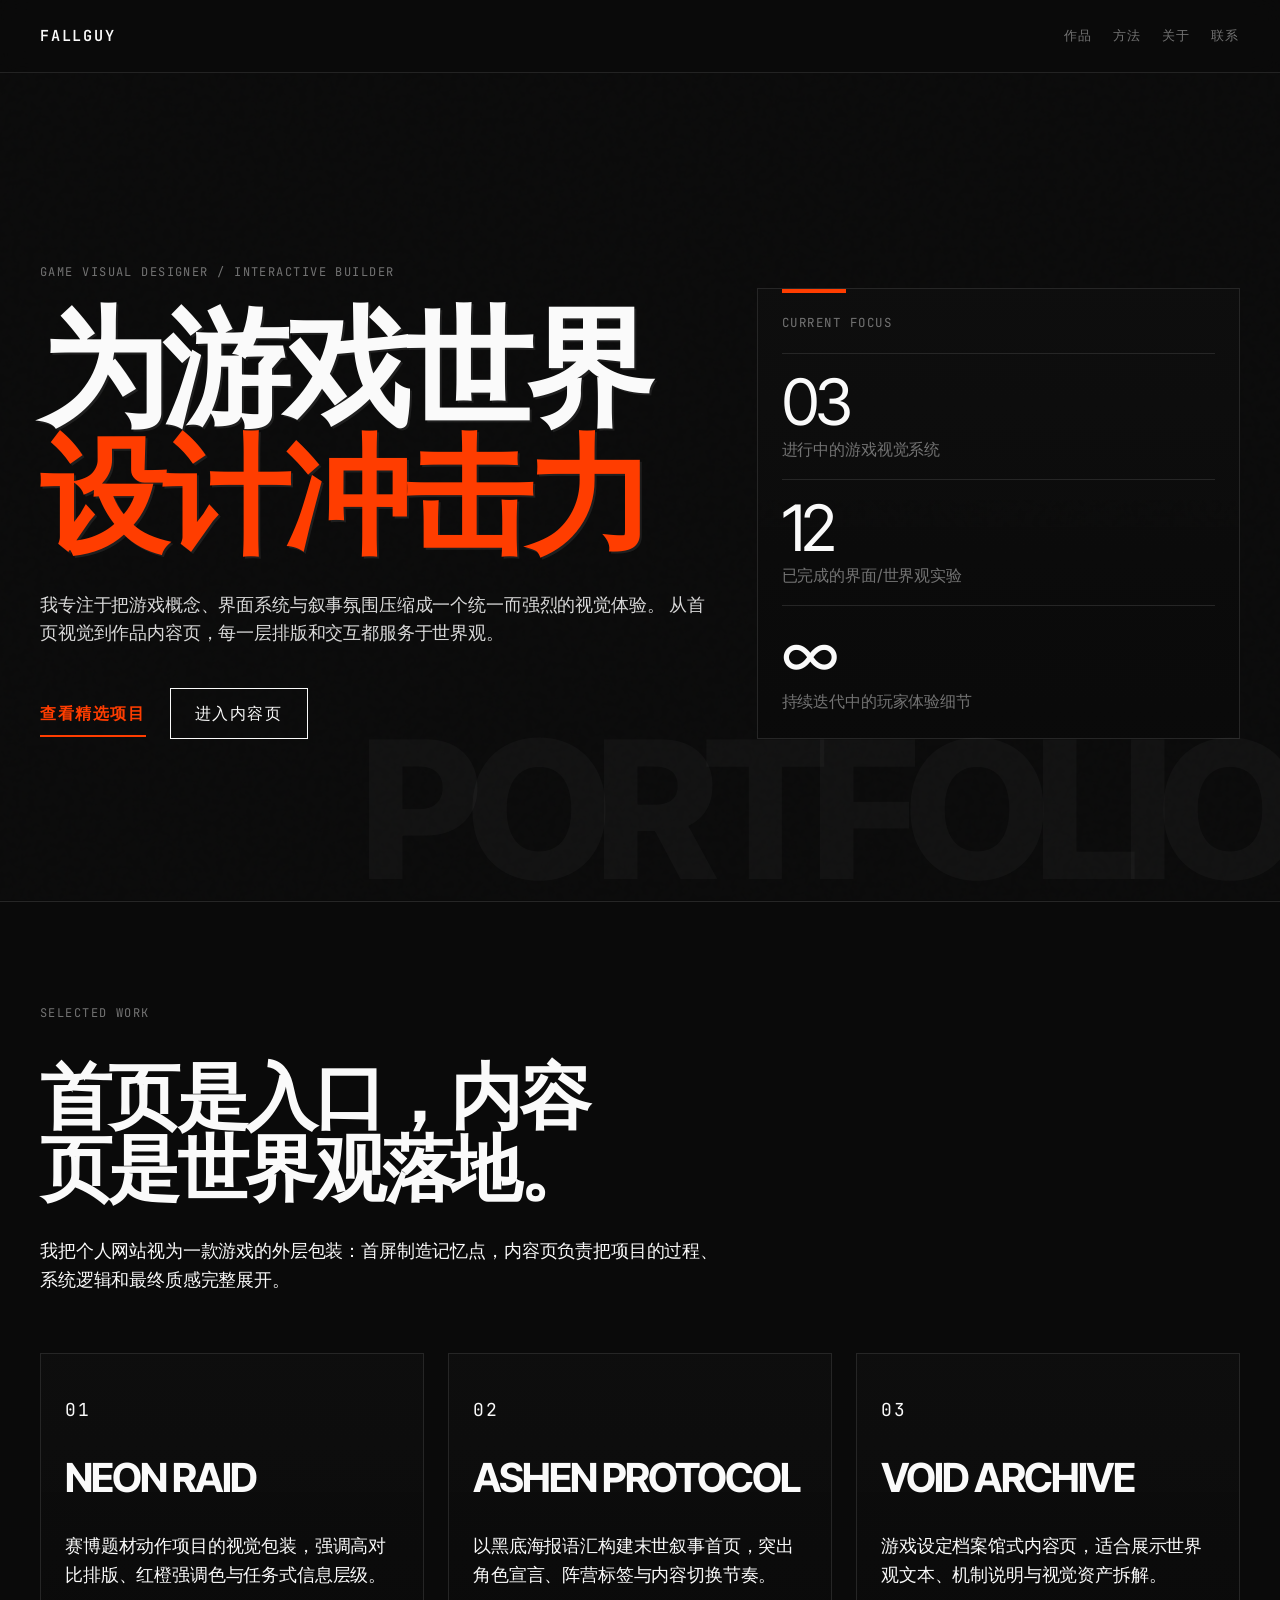
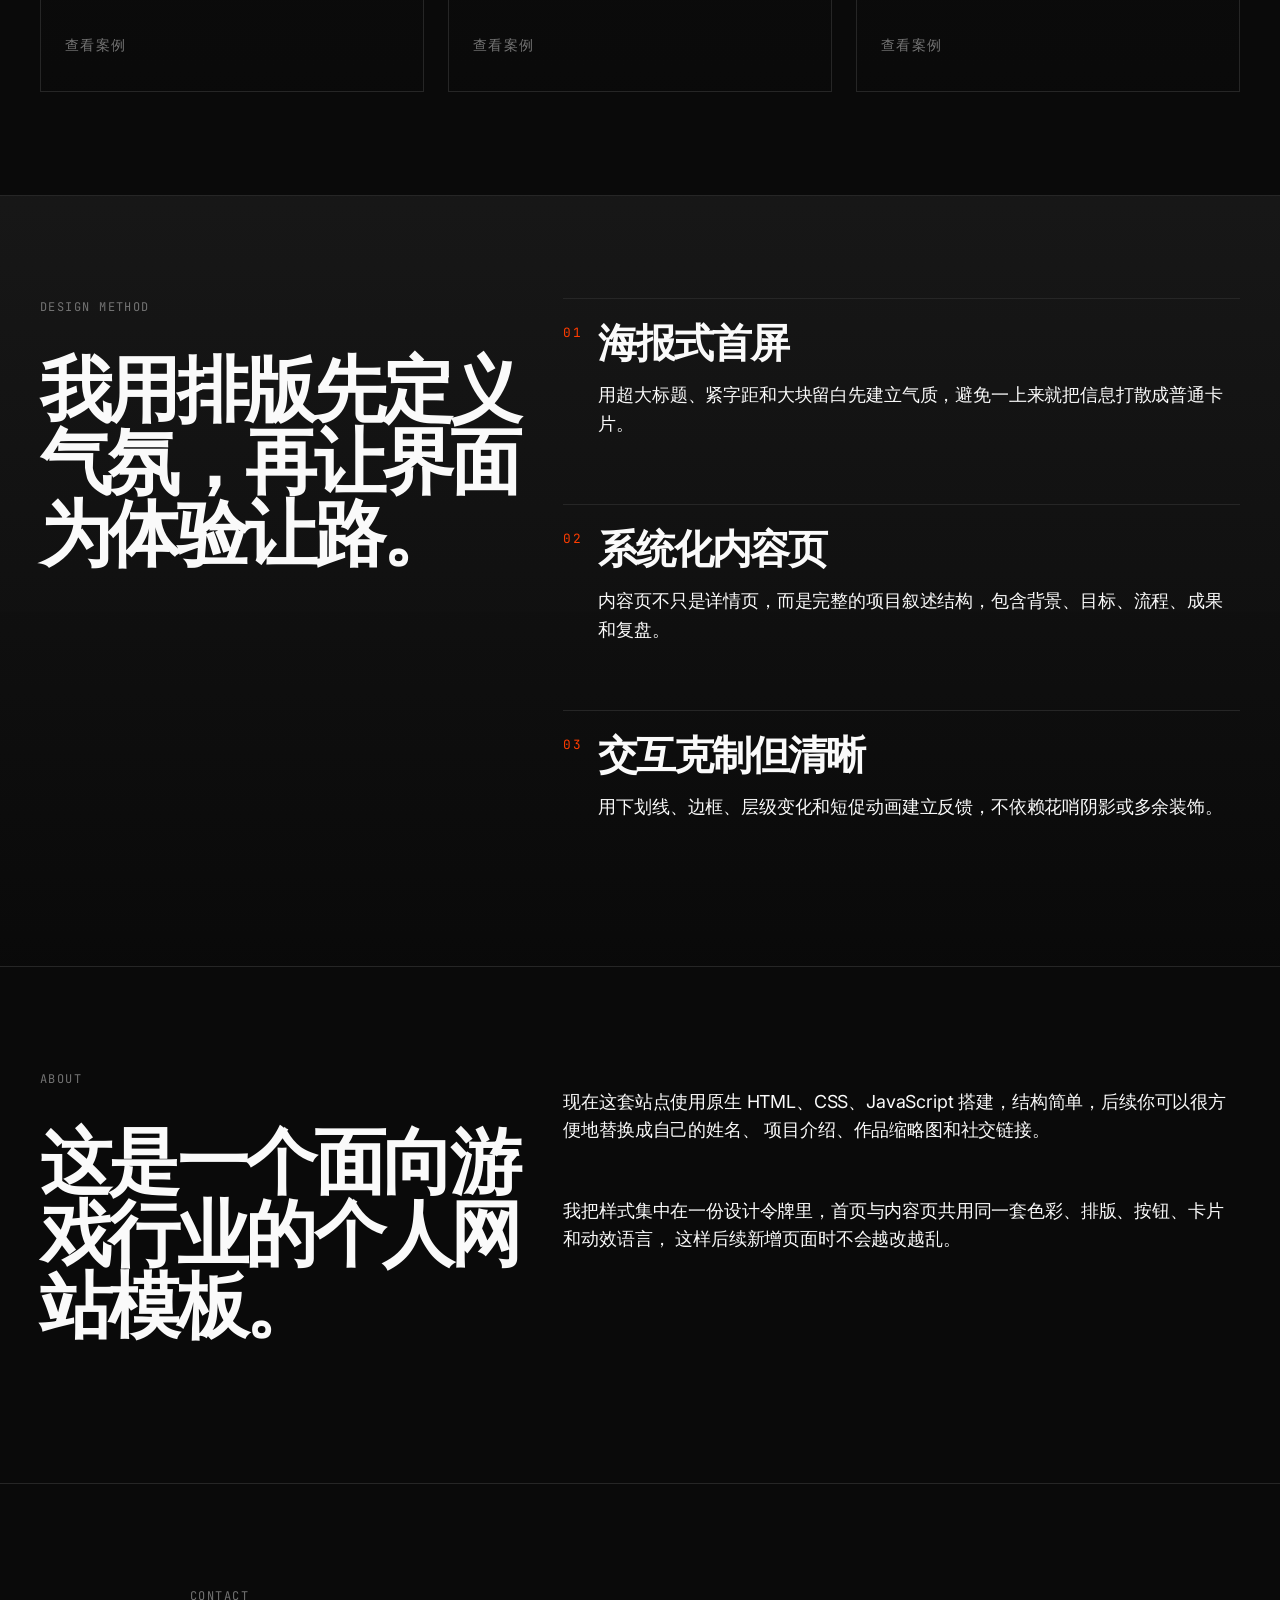
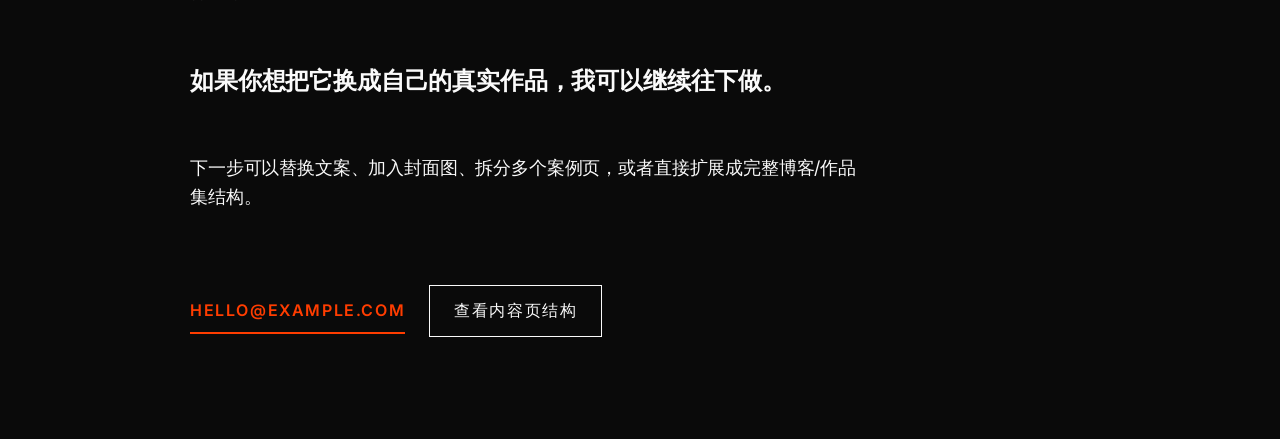
==== commit 650495c9: "update" ====
--- a/index.html
+++ b/index.html
@@ -1,208 +1,197 @@
 <!DOCTYPE html>
 <html lang="zh-CN">
-<head>
-  <meta charset="UTF-8">
-  <meta name="viewport" content="width=device-width, initial-scale=1.0">
-  <title>Folk | Game Portfolio</title>
-  <meta
-    name="description"
-    content="Folk 的游戏风格网页作品集，展示视觉叙事、前端实现与沉浸式交互设计。"
-  >
-  <link rel="preconnect" href="https://fonts.googleapis.com">
-  <link rel="preconnect" href="https://fonts.gstatic.com" crossorigin>
-  <link
-    href="https://fonts.googleapis.com/css2?family=Inter:wght@400;500;600;700;800&family=Inter+Tight:wght@500;600;700;800&family=JetBrains+Mono:wght@400;600&family=Playfair+Display:wght@600;700&display=swap"
-    rel="stylesheet"
-  >
-  <link rel="stylesheet" href="styles.css">
-</head>
-<body>
-  <div class="noise" aria-hidden="true"></div>
+  <head>
+    <meta charset="UTF-8" />
+    <meta name="viewport" content="width=device-width, initial-scale=1.0" />
+    <title>FALLGUY | Game Portfolio</title>
+    <meta
+      name="description"
+      content="独立游戏美术与交互设计作品集，展示世界观构建、界面设计与视觉叙事。"
+    />
+    <link rel="preconnect" href="https://fonts.googleapis.com" />
+    <link rel="preconnect" href="https://fonts.gstatic.com" crossorigin />
+    <link
+      href="https://fonts.googleapis.com/css2?family=Inter+Tight:wght@400;500;600;700;800&family=Inter:wght@400;500;600;700&family=JetBrains+Mono:wght@400;600&family=Playfair+Display:wght@600&display=swap"
+      rel="stylesheet"
+    />
+    <link rel="stylesheet" href="styles.css" />
+  </head>
+  <body>
+    <div class="page-shell">
+      <header class="site-header">
+        <div class="container nav-row">
+          <a class="brand" href="index.html">FALLGUY</a>
+          <nav class="site-nav" aria-label="主导航">
+            <a href="#work">作品</a>
+            <a href="#method">方法</a>
+            <a href="#about">关于</a>
+            <a href="#contact">联系</a>
+          </nav>
+        </div>
+      </header>
 
-  <div class="site-shell">
-    <header class="site-header">
-      <a class="brand" href="#top" aria-label="Folk 首页">
-        <span class="brand-mark">F</span>
-        <span class="brand-copy">
-          <span class="brand-name">Folk</span>
-          <span class="brand-role">Game Portfolio</span>
-        </span>
-      </a>
+      <main>
+        <section class="hero section section-hero">
+          <div class="container hero-grid">
+            <div class="hero-copy reveal">
+              <p class="eyebrow">GAME VISUAL DESIGNER / INTERACTIVE BUILDER</p>
+              <h1 class="hero-title">
+                为游戏世界
+                <span>设计冲击力</span>
+              </h1>
+              <p class="hero-lead">
+                我专注于把游戏概念、界面系统与叙事氛围压缩成一个统一而强烈的视觉体验。
+                从首页视觉到作品内容页，每一层排版和交互都服务于世界观。
+              </p>
+              <div class="hero-actions">
+                <a class="link-button" href="#work">
+                  查看精选项目
+                  <span aria-hidden="true"></span>
+                </a>
+                <a class="outline-button" href="project.html">进入内容页</a>
+              </div>
+            </div>
 
-      <nav class="site-nav" aria-label="主导航">
-        <a href="#about">About</a>
-        <a href="#projects">Projects</a>
-        <a href="#systems">Systems</a>
-        <a href="#contact">Contact</a>
-      </nav>
-    </header>
+            <aside class="hero-panel reveal reveal-delay">
+              <p class="panel-kicker">CURRENT FOCUS</p>
+              <ul class="stat-list">
+                <li>
+                  <span class="stat-value">03</span>
+                  <span class="stat-label">进行中的游戏视觉系统</span>
+                </li>
+                <li>
+                  <span class="stat-value">12</span>
+                  <span class="stat-label">已完成的界面/世界观实验</span>
+                </li>
+                <li>
+                  <span class="stat-value">∞</span>
+                  <span class="stat-label">持续迭代中的玩家体验细节</span>
+                </li>
+              </ul>
+            </aside>
+          </div>
+          <div class="hero-marquee" aria-hidden="true">PORTFOLIO</div>
+        </section>
 
-    <main id="top">
-      <section class="hero reveal-target">
-        <p class="eyebrow">Frontend / Visual Direction / Interactive Storytelling</p>
+        <section id="work" class="section bordered-top">
+          <div class="container">
+            <div class="section-heading reveal">
+              <p class="eyebrow">SELECTED WORK</p>
+              <h2>首页是入口，内容页是世界观落地。</h2>
+              <p class="section-copy">
+                我把个人网站视为一款游戏的外层包装：首屏制造记忆点，内容页负责把项目的过程、
+                系统逻辑和最终质感完整展开。
+              </p>
+            </div>
 
-        <div class="hero-grid">
-          <div class="hero-copy">
-            <p class="hero-backdrop" aria-hidden="true">LEVEL</p>
-            <h1>把游戏的情绪、节奏和压迫感，做进网页里。</h1>
-            <p class="hero-text">
-              我专注于构建偏游戏视觉风格的作品集页面，用大标题、强烈层级、暗色氛围和克制但锋利的动效，让每个项目都像一段可交互的预告片。
-            </p>
+            <div class="project-grid">
+              <article class="project-card reveal">
+                <p class="card-index">01</p>
+                <h3>NEON RAID</h3>
+                <p>
+                  赛博题材动作项目的视觉包装，强调高对比排版、红橙强调色与任务式信息层级。
+                </p>
+                <a class="ghost-link" href="project.html">查看案例<span></span></a>
+              </article>
 
-            <div class="hero-actions">
-              <a class="button button-primary" href="#projects">
-                <span>查看作品</span>
-                <span class="button-underline" aria-hidden="true"></span>
-              </a>
-              <a class="button button-outline" href="#contact">联系我</a>
+              <article class="project-card reveal reveal-delay">
+                <p class="card-index">02</p>
+                <h3>ASHEN PROTOCOL</h3>
+                <p>
+                  以黑底海报语汇构建末世叙事首页，突出角色宣言、阵营标签与内容切换节奏。
+                </p>
+                <a class="ghost-link" href="project.html">查看案例<span></span></a>
+              </article>
+
+              <article class="project-card reveal reveal-delay-2">
+                <p class="card-index">03</p>
+                <h3>VOID ARCHIVE</h3>
+                <p>
+                  游戏设定档案馆式内容页，适合展示世界观文本、机制说明与视觉资产拆解。
+                </p>
+                <a class="ghost-link" href="project.html">查看案例<span></span></a>
+              </article>
             </div>
           </div>
+        </section>
 
-          <aside class="hero-panel reveal-target">
-            <div class="accent-bar" aria-hidden="true"></div>
-            <p class="panel-label">Current Loadout</p>
-            <ul class="panel-list">
-              <li>游戏活动首页视觉</li>
-              <li>沉浸式作品展示页</li>
-              <li>HTML / CSS / JavaScript</li>
-            </ul>
+        <section id="method" class="section section-muted bordered-top bordered-bottom">
+          <div class="container split-grid">
+            <div class="section-heading reveal">
+              <p class="eyebrow">DESIGN METHOD</p>
+              <h2>我用排版先定义气氛，再让界面为体验让路。</h2>
+            </div>
 
-            <dl class="panel-stats">
-              <div>
-                <dt>Focus</dt>
-                <dd>Bold Editorial UI</dd>
-              </div>
-              <div>
-                <dt>Direction</dt>
-                <dd>Dark / Sharp / Cinematic</dd>
-              </div>
-            </dl>
-          </aside>
-        </div>
-      </section>
+            <div class="method-list">
+              <article class="method-item reveal">
+                <span class="method-number">01</span>
+                <div>
+                  <h3>海报式首屏</h3>
+                  <p>
+                    用超大标题、紧字距和大块留白先建立气质，避免一上来就把信息打散成普通卡片。
+                  </p>
+                </div>
+              </article>
+              <article class="method-item reveal reveal-delay">
+                <span class="method-number">02</span>
+                <div>
+                  <h3>系统化内容页</h3>
+                  <p>
+                    内容页不只是详情页，而是完整的项目叙述结构，包含背景、目标、流程、成果和复盘。
+                  </p>
+                </div>
+              </article>
+              <article class="method-item reveal reveal-delay-2">
+                <span class="method-number">03</span>
+                <div>
+                  <h3>交互克制但清晰</h3>
+                  <p>
+                    用下划线、边框、层级变化和短促动画建立反馈，不依赖花哨阴影或多余装饰。
+                  </p>
+                </div>
+              </article>
+            </div>
+          </div>
+        </section>
 
-      <section class="section section-bordered reveal-target" id="about">
-        <div class="section-head">
-          <p class="eyebrow">About</p>
-          <h2>不是把页面填满，而是把世界观推到用户面前。</h2>
-        </div>
-
-        <div class="split-layout">
-          <p class="lead">
-            这个作品集会聚焦我做过的游戏风格页面、前端实验和视觉叙事练习。对我来说，网页不只是承载信息的容器，它也可以像主视觉海报、任务终端或者角色档案界面一样，先建立气氛，再引导阅读。
-          </p>
-
-          <div class="detail-card">
-            <p class="detail-label">Design Logic</p>
-            <p>
-              先确定作品需要传达的情绪，再建立标题、正文与行动按钮之间的秩序，最后用清晰的边框、留白和动效让整页形成一个完整系统。
-            </p>
-          </div>
-        </div>
-      </section>
-
-      <section class="section reveal-target" id="projects">
-        <div class="section-head">
-          <p class="eyebrow">Selected Projects</p>
-          <h2>项目展示</h2>
-        </div>
-
-        <div class="project-list">
-          <article class="project-card reveal-target">
-            <div class="project-side">
-              <p class="project-index">01</p>
-              <p class="project-type">Campaign Site</p>
+        <section id="about" class="section">
+          <div class="container split-grid">
+            <div class="section-heading reveal">
+              <p class="eyebrow">ABOUT</p>
+              <h2>这是一个面向游戏行业的个人网站模板。</h2>
             </div>
-            <div class="project-main">
-              <h3>Crimson Raid</h3>
+            <div class="about-copy reveal reveal-delay">
               <p>
-                一个虚构动作游戏的活动首页概念。通过超大首屏标题、章节式滚动和暗色高对比版式，模拟战役上线前的宣传节奏。
+                现在这套站点使用原生 HTML、CSS、JavaScript 搭建，结构简单，后续你可以很方便地替换成自己的姓名、
+                项目介绍、作品缩略图和社交链接。
+              </p>
+              <p>
+                我把样式集中在一份设计令牌里，首页与内容页共用同一套色彩、排版、按钮、卡片和动效语言，
+                这样后续新增页面时不会越改越乱。
               </p>
             </div>
-          </article>
+          </div>
+        </section>
 
-          <article class="project-card reveal-target">
-            <div class="project-side">
-              <p class="project-index">02</p>
-              <p class="project-type">Showcase Page</p>
+        <section id="contact" class="section bordered-top">
+          <div class="container cta-block reveal">
+            <p class="eyebrow">CONTACT</p>
+            <h2>如果你想把它换成自己的真实作品，我可以继续往下做。</h2>
+            <p class="section-copy">
+              下一步可以替换文案、加入封面图、拆分多个案例页，或者直接扩展成完整博客/作品集结构。
+            </p>
+            <div class="hero-actions">
+              <a class="link-button" href="mailto:hello@example.com">
+                hello@example.com
+                <span aria-hidden="true"></span>
+              </a>
+              <a class="outline-button" href="project.html">查看内容页结构</a>
             </div>
-            <div class="project-main">
-              <h3>Echo Arena Archive</h3>
-              <p>
-                用展览式结构展示角色设定、地图氛围和系统界面，让作品像一份可浏览的资料馆，而不是普通图文页。
-              </p>
-            </div>
-          </article>
+          </div>
+        </section>
+      </main>
+    </div>
 
-          <article class="project-card reveal-target">
-            <div class="project-side">
-              <p class="project-index">03</p>
-              <p class="project-type">UI Motion Study</p>
-            </div>
-            <div class="project-main">
-              <h3>System Interface Lab</h3>
-              <p>
-                围绕 HUD、状态面板和信息分层做的界面研究，重点探索如何把“系统被唤醒”的感觉带进网页交互里。
-              </p>
-            </div>
-          </article>
-        </div>
-      </section>
-
-      <section class="section section-muted reveal-target" id="systems">
-        <div class="section-head">
-          <p class="eyebrow">Systems</p>
-          <h2>我会怎么构建一页游戏风格网页</h2>
-        </div>
-
-        <div class="systems-grid">
-          <article class="system-card reveal-target">
-            <p class="system-number">01</p>
-            <h3>情绪设定</h3>
-            <p>先决定它是更像战术终端、剧情海报，还是角色档案馆，再反推整页的字体、对比和留白方式。</p>
-          </article>
-
-          <article class="system-card reveal-target">
-            <p class="system-number">02</p>
-            <h3>层级设计</h3>
-            <p>用极端尺度反差建立主次关系，让用户第一眼就知道：看哪里、读哪里、点哪里。</p>
-          </article>
-
-          <article class="system-card reveal-target">
-            <p class="system-number">03</p>
-            <h3>交互收束</h3>
-            <p>动效不追求花哨，而追求明确。每次出现、悬停和切换都要像系统反馈，而不是装饰。</p>
-          </article>
-        </div>
-
-        <blockquote class="quote reveal-target">
-          “好的游戏风格网页，不只是看起来酷，而是让信息、气氛和节奏都朝同一个方向发力。”
-        </blockquote>
-      </section>
-
-      <section class="section section-cta reveal-target" id="contact">
-        <p class="cta-backdrop" aria-hidden="true">READY</p>
-        <div class="section-head">
-          <p class="eyebrow">Contact</p>
-          <h2>如果你想做一页更有世界观、更有压迫感的作品展示页，欢迎联系我。</h2>
-        </div>
-
-        <p class="lead cta-text">
-          这里可以继续替换成你的邮箱、社交平台、作品社区或合作方式。
-        </p>
-
-        <a class="button button-primary" href="mailto:hello@folk.dev">
-          <span>hello@folk.dev</span>
-          <span class="button-underline" aria-hidden="true"></span>
-        </a>
-      </section>
-    </main>
-
-    <footer class="site-footer">
-      <p>© <span id="year"></span> Folk Game Portfolio</p>
-    </footer>
-  </div>
-
-  <script src="main.js"></script>
-</body>
+    <script src="main.js"></script>
+  </body>
 </html>
--- a/styles.css
+++ b/styles.css
@@ -7,14 +7,18 @@
   --accent-foreground: #0a0a0a;
   --border: #262626;
   --card: #0f0f0f;
-  --card-foreground: #fafafa;
-  --ring: #ff3d00;
-  --container: min(1200px, calc(100% - 48px));
-  --transition-fast: 150ms cubic-bezier(0.25, 0, 0, 1);
-  --transition-base: 500ms cubic-bezier(0.25, 0, 0, 1);
-}
-
-* {
+  --container: 1200px;
+  --space-mobile: 24px;
+  --space-tablet: 48px;
+  --space-desktop: 64px;
+  --section-y: clamp(5rem, 8vw, 10rem);
+  --ease-crisp: cubic-bezier(0.25, 0, 0, 1);
+  --shadow-layer: 2px 2px 0 rgba(38, 38, 38, 0.75);
+}
+
+*,
+*::before,
+*::after {
   box-sizing: border-box;
 }
 
@@ -24,10 +28,12 @@
 
 body {
   margin: 0;
-  min-height: 100vh;
+  min-width: 320px;
   background: var(--background);
   color: var(--foreground);
   font-family: "Inter", system-ui, sans-serif;
+  font-size: 16px;
+  line-height: 1.6;
   letter-spacing: -0.01em;
 }
 
@@ -35,20 +41,15 @@
   content: "";
   position: fixed;
   inset: 0;
-  background:
-    radial-gradient(circle at top right, rgba(255, 61, 0, 0.12), transparent 28%),
-    radial-gradient(circle at left 18%, rgba(255, 61, 0, 0.08), transparent 18%);
   pointer-events: none;
-  z-index: 0;
-}
-
-.noise {
-  position: fixed;
-  inset: 0;
-  z-index: 0;
   opacity: 0.015;
-  pointer-events: none;
-  background-image: url("data:image/svg+xml,%3Csvg xmlns='http://www.w3.org/2000/svg' width='160' height='160' viewBox='0 0 160 160'%3E%3Cfilter id='grain'%3E%3CfeTurbulence type='fractalNoise' baseFrequency='0.85' numOctaves='3' stitchTiles='stitch'/%3E%3C/filter%3E%3Crect width='160' height='160' filter='url(%23grain)'/%3E%3C/svg%3E");
+  background-image: url("data:image/svg+xml,%3Csvg xmlns='http://www.w3.org/2000/svg' viewBox='0 0 140 140'%3E%3Cfilter id='n'%3E%3CfeTurbulence type='fractalNoise' baseFrequency='0.85' numOctaves='3' stitchTiles='stitch'/%3E%3C/filter%3E%3Crect width='140' height='140' filter='url(%23n)' opacity='1'/%3E%3C/svg%3E");
+  mix-blend-mode: screen;
+}
+
+img {
+  display: block;
+  max-width: 100%;
 }
 
 a {
@@ -56,525 +57,538 @@
   text-decoration: none;
 }
 
-a,
 button,
 input,
 textarea {
   font: inherit;
 }
 
-a:focus-visible,
-button:focus-visible,
-input:focus-visible,
-textarea:focus-visible {
-  outline: 2px solid var(--ring);
-  outline-offset: 2px;
-}
-
-.site-shell {
-  position: relative;
-  z-index: 1;
-  width: var(--container);
+:focus-visible {
+  outline: 2px solid var(--accent);
+  outline-offset: 3px;
+}
+
+.page-shell {
+  position: relative;
+  overflow: hidden;
+}
+
+.container {
+  width: min(calc(100% - 48px), var(--container));
   margin: 0 auto;
-  padding: 24px 0 64px;
-}
-
-.site-header,
-.site-footer,
-.section,
-.hero {
-  position: relative;
-  z-index: 1;
+}
+
+.section {
+  position: relative;
+  padding: var(--section-y) 0;
+}
+
+.section-muted {
+  background: linear-gradient(180deg, rgba(26, 26, 26, 0.85), rgba(10, 10, 10, 0.95));
+}
+
+.bordered-top {
+  border-top: 1px solid var(--border);
+}
+
+.bordered-bottom {
+  border-bottom: 1px solid var(--border);
 }
 
 .site-header {
+  position: sticky;
+  top: 0;
+  z-index: 20;
+  backdrop-filter: blur(14px);
+  background: rgba(10, 10, 10, 0.82);
+  border-bottom: 1px solid rgba(38, 38, 38, 0.9);
+}
+
+.nav-row {
   display: flex;
   align-items: center;
   justify-content: space-between;
-  padding: 16px 0 22px;
-  border-bottom: 1px solid var(--border);
-}
-
-.brand {
-  display: inline-flex;
-  align-items: center;
-  gap: 14px;
-}
-
-.brand-mark {
-  display: inline-flex;
-  align-items: center;
-  justify-content: center;
-  width: 42px;
-  height: 42px;
-  border: 1px solid var(--foreground);
-  font-family: "Inter Tight", "Inter", sans-serif;
-  font-size: 1.2rem;
-  font-weight: 800;
-}
-
-.brand-copy {
-  display: grid;
-  gap: 2px;
-}
-
-.brand-name {
-  font-family: "Inter Tight", "Inter", sans-serif;
-  font-size: 1rem;
-  font-weight: 700;
-  letter-spacing: -0.03em;
-}
-
-.brand-role,
+  gap: 1.25rem;
+  min-height: 72px;
+}
+
+.brand,
 .site-nav a,
 .eyebrow,
-.panel-label,
-.project-type,
-.detail-label,
-.system-number,
-.project-index {
+.card-index,
+.panel-kicker,
+.method-number,
+.project-meta p {
   font-family: "JetBrains Mono", monospace;
   text-transform: uppercase;
-  letter-spacing: 0.1em;
-}
-
-.brand-role {
-  color: var(--muted-foreground);
-  font-size: 0.72rem;
+  letter-spacing: 0.12em;
+}
+
+.brand {
+  font-size: 0.95rem;
+  font-weight: 600;
 }
 
 .site-nav {
   display: flex;
-  gap: 22px;
+  flex-wrap: wrap;
+  gap: 1.25rem;
 }
 
 .site-nav a {
   position: relative;
+  font-size: 0.8rem;
   color: var(--muted-foreground);
-  font-size: 0.8rem;
-  transition: color var(--transition-fast);
-}
-
-.site-nav a::after {
+  transition: color 150ms var(--ease-crisp);
+}
+
+.site-nav a::after,
+.ghost-link span,
+.link-button span {
   content: "";
   position: absolute;
   left: 0;
-  bottom: -8px;
+  bottom: -0.2rem;
   width: 100%;
-  height: 1px;
+  height: 2px;
   background: var(--accent);
+  transform-origin: left;
+  transition: transform 150ms var(--ease-crisp);
+}
+
+.site-nav a::after,
+.ghost-link span {
   transform: scaleX(0);
-  transform-origin: left;
-  transition: transform var(--transition-fast);
-}
-
-.site-nav a:hover {
+}
+
+.site-nav a:hover,
+.site-nav a:focus-visible,
+.ghost-link:hover,
+.ghost-link:focus-visible {
   color: var(--foreground);
 }
 
-.site-nav a:hover::after {
+.site-nav a:hover::after,
+.site-nav a:focus-visible::after,
+.ghost-link:hover span,
+.ghost-link:focus-visible span {
   transform: scaleX(1);
 }
 
-.hero,
-.section {
-  padding: 112px 0;
-}
-
 .hero {
-  padding-top: 88px;
-}
-
-.section-bordered,
-.section-cta {
-  border-top: 1px solid var(--border);
-  border-bottom: 1px solid var(--border);
-}
-
-.section-muted {
-  background: var(--muted);
-  padding-inline: 24px;
-}
-
-.section-cta {
-  overflow: hidden;
+  min-height: calc(100vh - 72px);
+  display: grid;
+  align-items: center;
+}
+
+.section-hero {
+  padding-top: clamp(5rem, 12vw, 9rem);
+  padding-bottom: clamp(4rem, 9vw, 8rem);
+}
+
+.hero-grid,
+.split-grid {
+  display: grid;
+  gap: 2.5rem;
+}
+
+.hero-grid {
+  grid-template-columns: minmax(0, 7fr) minmax(300px, 5fr);
+  align-items: end;
+}
+
+.hero-copy {
+  position: relative;
+  z-index: 1;
+  max-width: 850px;
 }
 
 .eyebrow {
-  margin: 0 0 24px;
+  margin: 0 0 1.25rem;
+  font-size: 0.75rem;
+  color: var(--muted-foreground);
+}
+
+.hero-title,
+.section-heading h2,
+.method-item h3,
+.project-card h3,
+.detail-card h3,
+.timeline-item h2 {
+  margin: 0;
+  font-family: "Inter Tight", "Inter", system-ui, sans-serif;
+  line-height: 1;
+  letter-spacing: -0.05em;
+}
+
+.hero-title {
+  font-size: clamp(3.75rem, 12vw, 8rem);
+  max-width: 10ch;
+  text-shadow: var(--shadow-layer);
+}
+
+.hero-title span,
+.project-title span {
+  display: block;
   color: var(--accent);
-  font-size: 0.8rem;
-}
-
-.hero-grid,
-.split-layout,
-.project-card,
-.systems-grid {
-  display: grid;
-  gap: 24px;
-}
-
-.hero-grid {
-  grid-template-columns: minmax(0, 1.35fr) minmax(300px, 0.65fr);
-  align-items: end;
-  gap: 40px;
-}
-
-.hero-copy {
-  position: relative;
-}
-
-.hero-backdrop,
-.cta-backdrop {
-  position: absolute;
-  margin: 0;
-  color: rgba(255, 255, 255, 0.04);
-  font-family: "Inter Tight", "Inter", sans-serif;
-  font-size: clamp(5rem, 18vw, 10rem);
-  font-weight: 800;
-  line-height: 0.9;
-  letter-spacing: -0.06em;
-  pointer-events: none;
-  user-select: none;
-}
-
-.hero-backdrop {
-  top: -40px;
-  left: -6px;
-}
-
-.cta-backdrop {
-  top: 24px;
-  right: -8px;
-}
-
-h1,
-h2,
-h3 {
-  margin: 0;
-  font-family: "Inter Tight", "Inter", sans-serif;
+}
+
+.hero-lead,
+.section-copy,
+.about-copy p,
+.project-card p,
+.detail-card p,
+.timeline-item p,
+.method-item p {
+  max-width: 62ch;
+  font-size: clamp(1rem, 1.4vw, 1.15rem);
   color: var(--foreground);
 }
 
-h1 {
-  max-width: 8.5ch;
-  font-size: clamp(3.5rem, 10vw, 8rem);
-  line-height: 1;
-  letter-spacing: -0.06em;
-}
-
-h2 {
-  max-width: 11ch;
-  font-size: clamp(2.5rem, 5vw, 4.5rem);
-  line-height: 1;
-  letter-spacing: -0.04em;
-}
-
-h3 {
-  font-size: clamp(1.9rem, 3vw, 2rem);
-  line-height: 1.1;
-  letter-spacing: -0.04em;
-}
-
-p {
-  margin: 0;
-}
-
-.hero-text,
-.lead,
-.detail-card p,
-.project-main p,
-.system-card p,
-.panel-list li,
-.site-footer,
-.cta-text {
-  color: var(--muted-foreground);
-  line-height: 1.75;
-}
-
-.hero-text {
-  max-width: 40rem;
-  margin-top: 24px;
-  font-size: 1.125rem;
+.hero-lead {
+  margin: 2rem 0 0;
+  color: #d9d9d9;
 }
 
 .hero-actions {
   display: flex;
   flex-wrap: wrap;
-  gap: 24px;
-  margin-top: 40px;
-}
-
-.button {
-  position: relative;
+  align-items: center;
+  gap: 1.5rem;
+  margin-top: 2.5rem;
+}
+
+.link-button,
+.outline-button,
+.ghost-link {
   display: inline-flex;
   align-items: center;
   justify-content: center;
   min-height: 44px;
-  padding: 12px 0;
-  font-size: 0.88rem;
+  white-space: nowrap;
+  transition: all 150ms var(--ease-crisp);
+}
+
+.link-button {
+  position: relative;
+  padding: 0.65rem 0;
+  color: var(--accent);
   font-weight: 600;
   text-transform: uppercase;
   letter-spacing: 0.1em;
-  white-space: nowrap;
-  transition: color var(--transition-fast), background-color var(--transition-fast), transform var(--transition-fast);
-}
-
-.button:active {
+}
+
+.link-button span {
+  bottom: 0;
+  transform: scaleX(1);
+}
+
+.link-button:hover span,
+.link-button:focus-visible span {
+  transform: scaleX(1.1);
+}
+
+.link-button:active {
   transform: translateY(1px);
 }
 
-.button-primary {
-  color: var(--accent);
-}
-
-.button-outline {
-  padding-inline: 24px;
+.outline-button {
+  padding: 0.75rem 1.5rem;
   border: 1px solid var(--foreground);
   color: var(--foreground);
-}
-
-.button-outline:hover {
+  text-transform: uppercase;
+  letter-spacing: 0.1em;
+}
+
+.outline-button:hover,
+.outline-button:focus-visible {
   background: var(--foreground);
   color: var(--background);
 }
 
-.button-underline {
-  position: absolute;
-  left: 0;
-  right: 0;
-  bottom: 0;
-  height: 2px;
-  background: currentColor;
-  transform-origin: left;
-  transition: transform var(--transition-fast);
-}
-
-.button-primary:hover .button-underline {
-  transform: scaleX(1.1);
-}
-
 .hero-panel,
 .project-card,
-.system-card,
 .detail-card {
+  position: relative;
   border: 1px solid var(--border);
-  background: transparent;
-}
-
-.hero-panel {
-  padding: 28px;
-}
-
-.accent-bar {
-  width: 64px;
+  padding: 1.5rem;
+  background: linear-gradient(180deg, rgba(15, 15, 15, 0.85), rgba(10, 10, 10, 0.98));
+}
+
+.hero-panel::before,
+.detail-card::before {
+  content: "";
+  position: absolute;
+  left: 1.5rem;
+  top: 0;
+  width: 4rem;
   height: 4px;
-  margin-bottom: 18px;
   background: var(--accent);
 }
 
-.panel-label,
-.detail-label,
-.project-type {
-  margin-bottom: 12px;
+.panel-kicker {
+  margin: 0 0 1.25rem;
+  font-size: 0.78rem;
+  color: var(--muted-foreground);
+}
+
+.stat-list {
+  list-style: none;
+  margin: 0;
+  padding: 0;
+  display: grid;
+  gap: 1rem;
+}
+
+.stat-list li {
+  display: grid;
+  gap: 0.2rem;
+  padding-top: 1rem;
+  border-top: 1px solid var(--border);
+}
+
+.stat-value {
+  font-family: "Inter Tight", "Inter", sans-serif;
+  font-size: clamp(2.5rem, 6vw, 4rem);
+  line-height: 1;
+  letter-spacing: -0.05em;
+}
+
+.stat-label {
+  color: var(--muted-foreground);
+}
+
+.hero-marquee {
+  position: absolute;
+  right: -0.04em;
+  bottom: 0.05em;
+  z-index: 0;
+  font-family: "Inter Tight", "Inter", sans-serif;
+  font-size: clamp(5rem, 18vw, 12rem);
+  font-weight: 800;
+  line-height: 0.85;
+  letter-spacing: -0.08em;
+  color: rgba(250, 250, 250, 0.03);
+  pointer-events: none;
+  user-select: none;
+}
+
+.section-heading {
+  display: grid;
+  gap: 1rem;
+  margin-bottom: 2.5rem;
+}
+
+.section-heading h2 {
+  font-size: clamp(2.5rem, 6vw, 4.5rem);
+  max-width: 12ch;
+}
+
+.project-grid,
+.detail-grid {
+  display: grid;
+  gap: 1.5rem;
+}
+
+.project-grid {
+  grid-template-columns: repeat(3, minmax(0, 1fr));
+}
+
+.detail-grid {
+  grid-template-columns: repeat(3, minmax(0, 1fr));
+}
+
+.project-card,
+.detail-card {
+  min-height: 320px;
+  display: flex;
+  flex-direction: column;
+  justify-content: space-between;
+  gap: 1rem;
+  transition: border-color 150ms var(--ease-crisp), background-color 150ms var(--ease-crisp);
+}
+
+.project-card:hover,
+.project-card:focus-within,
+.detail-card:hover,
+.detail-card:focus-within {
+  border-color: #4b4b4b;
+  background: rgba(26, 26, 26, 0.92);
+}
+
+.card-index,
+.method-number {
+  color: var(--accent);
+  font-size: 0.8rem;
+}
+
+.project-card h3,
+.detail-card h3,
+.method-item h3 {
+  font-size: clamp(1.8rem, 4vw, 2.5rem);
+}
+
+.ghost-link {
+  position: relative;
+  align-self: flex-start;
+  padding: 0.3rem 0;
+  color: var(--muted-foreground);
+  text-transform: uppercase;
+  letter-spacing: 0.1em;
+  font-size: 0.85rem;
+}
+
+.split-grid {
+  grid-template-columns: minmax(0, 5fr) minmax(0, 7fr);
+  align-items: start;
+}
+
+.method-list,
+.timeline {
+  display: grid;
+  gap: 1.5rem;
+}
+
+.method-item {
+  display: grid;
+  grid-template-columns: auto 1fr;
+  gap: 1rem;
+  padding: 1.5rem 0;
+  border-top: 1px solid var(--border);
+}
+
+.about-copy {
+  display: grid;
+  gap: 1rem;
+}
+
+.cta-block {
+  display: grid;
+  gap: 1rem;
+  max-width: 900px;
+}
+
+.project-hero {
+  min-height: auto;
+}
+
+.project-title {
+  max-width: 13ch;
+}
+
+.project-meta {
+  display: flex;
+  flex-wrap: wrap;
+  gap: 0.75rem 1.5rem;
+  margin-top: 1.5rem;
+}
+
+.project-meta p {
+  margin: 0;
   color: var(--muted-foreground);
   font-size: 0.78rem;
 }
 
-.panel-list {
-  margin: 0;
-  padding-left: 18px;
-}
-
-.panel-list li + li {
-  margin-top: 10px;
-}
-
-.panel-stats {
-  display: grid;
-  gap: 16px;
-  margin: 28px 0 0;
-  padding-top: 24px;
+.pull-quote {
+  margin: 2rem 0 0;
+  padding-left: 1.25rem;
+  border-left: 2px solid var(--accent);
+  font-family: "Playfair Display", Georgia, serif;
+  font-size: clamp(1.4rem, 2.4vw, 2rem);
+  line-height: 1.35;
+  color: var(--foreground);
+}
+
+.timeline {
+  grid-template-columns: repeat(3, minmax(0, 1fr));
+}
+
+.timeline-item {
+  padding-top: 1.25rem;
   border-top: 1px solid var(--border);
 }
 
-.panel-stats dt {
-  margin-bottom: 6px;
-  color: var(--muted-foreground);
-  font-family: "JetBrains Mono", monospace;
-  font-size: 0.74rem;
-  text-transform: uppercase;
-  letter-spacing: 0.1em;
-}
-
-.panel-stats dd {
-  margin: 0;
-  font-size: 1rem;
-  font-weight: 600;
-}
-
-.section-head {
-  margin-bottom: 36px;
-}
-
-.split-layout {
-  grid-template-columns: minmax(0, 1.08fr) minmax(280px, 0.72fr);
-  gap: 40px;
-}
-
-.lead {
-  max-width: 43rem;
-  font-size: 1.125rem;
-}
-
-.detail-card {
-  padding: 28px;
-}
-
-.project-list {
-  display: grid;
-  gap: 18px;
-}
-
-.project-card {
-  grid-template-columns: 160px minmax(0, 1fr);
-  align-items: start;
-  padding: 28px;
-  transition: border-color var(--transition-fast), background-color var(--transition-fast);
-}
-
-.project-card:hover {
-  border-color: var(--foreground);
-  background: var(--muted);
-}
-
-.project-index,
-.system-number {
-  margin-bottom: 12px;
-  color: var(--accent);
-  font-size: 0.9rem;
-}
-
-.project-main p {
-  max-width: 48rem;
-  margin-top: 12px;
-}
-
-.systems-grid {
-  grid-template-columns: repeat(3, minmax(0, 1fr));
-  gap: 18px;
-}
-
-.system-card {
-  padding: 28px;
-  transition: border-color var(--transition-fast), background-color var(--transition-fast);
-}
-
-.system-card:hover {
-  border-color: var(--foreground);
-  background: rgba(255, 255, 255, 0.02);
-}
-
-.system-card h3 {
-  margin-bottom: 12px;
-}
-
-.quote {
-  max-width: 22ch;
-  margin: 56px 0 0;
-  font-family: "Playfair Display", Georgia, serif;
-  font-size: clamp(1.8rem, 4vw, 2.5rem);
-  line-height: 1.25;
-  color: var(--foreground);
-}
-
-.cta-text {
-  max-width: 42rem;
-  margin: 24px 0 32px;
-}
-
-.site-footer {
-  padding-top: 28px;
-  border-top: 1px solid var(--border);
-  font-family: "JetBrains Mono", monospace;
-  font-size: 0.8rem;
-}
-
-.reveal-target {
+.timeline-item h2 {
+  font-size: clamp(2rem, 4vw, 3rem);
+  margin-bottom: 0.75rem;
+}
+
+.reveal {
   opacity: 0;
   transform: translateY(20px);
-  transition: opacity var(--transition-base), transform var(--transition-base);
-}
-
-.reveal-target.is-visible {
+  transition: opacity 500ms var(--ease-crisp), transform 500ms var(--ease-crisp);
+}
+
+.reveal.is-visible {
   opacity: 1;
   transform: translateY(0);
 }
 
+.reveal-delay {
+  transition-delay: 80ms;
+}
+
+.reveal-delay-2 {
+  transition-delay: 160ms;
+}
+
 @media (max-width: 1024px) {
   .hero-grid,
-  .split-layout,
-  .systems-grid {
+  .split-grid,
+  .project-grid,
+  .detail-grid,
+  .timeline {
     grid-template-columns: 1fr;
   }
 
-  .section-muted {
-    padding-inline: 0;
-    background: transparent;
+  .hero-panel {
+    max-width: 520px;
+  }
+
+  .hero-marquee {
+    font-size: clamp(4rem, 15vw, 8rem);
   }
 }
 
 @media (max-width: 720px) {
-  :root {
-    --container: min(1200px, calc(100% - 24px));
-  }
-
-  .site-shell {
-    padding-top: 14px;
-  }
-
-  .site-header {
+  .container {
+    width: min(calc(100% - 32px), var(--container));
+  }
+
+  .nav-row {
+    align-items: flex-start;
     flex-direction: column;
-    align-items: flex-start;
-    gap: 18px;
+    justify-content: center;
+    padding: 1rem 0;
   }
 
   .site-nav {
-    flex-wrap: wrap;
-    gap: 14px 18px;
-  }
-
-  .hero,
-  .section {
-    padding: 80px 0;
-  }
-
-  .hero {
-    padding-top: 48px;
-  }
-
-  .hero-backdrop,
-  .cta-backdrop {
+    gap: 0.9rem 1rem;
+  }
+
+  .hero-title {
+    max-width: 8ch;
+  }
+
+  .section-heading h2,
+  .project-card h3,
+  .detail-card h3,
+  .method-item h3,
+  .timeline-item h2 {
+    max-width: none;
+  }
+
+  .hero-marquee {
     display: none;
-  }
-
-  h1 {
-    max-width: none;
-    font-size: clamp(3.5rem, 18vw, 5.4rem);
-  }
-
-  .project-card {
-    grid-template-columns: 1fr;
   }
 
   .hero-panel,
   .project-card,
-  .system-card,
   .detail-card {
-    padding: 22px;
-  }
-
-  .hero-actions {
-    gap: 16px;
-  }
-}
+    padding: 1.25rem;
+  }
+
+  .method-item {
+    grid-template-columns: 1fr;
+  }
+}
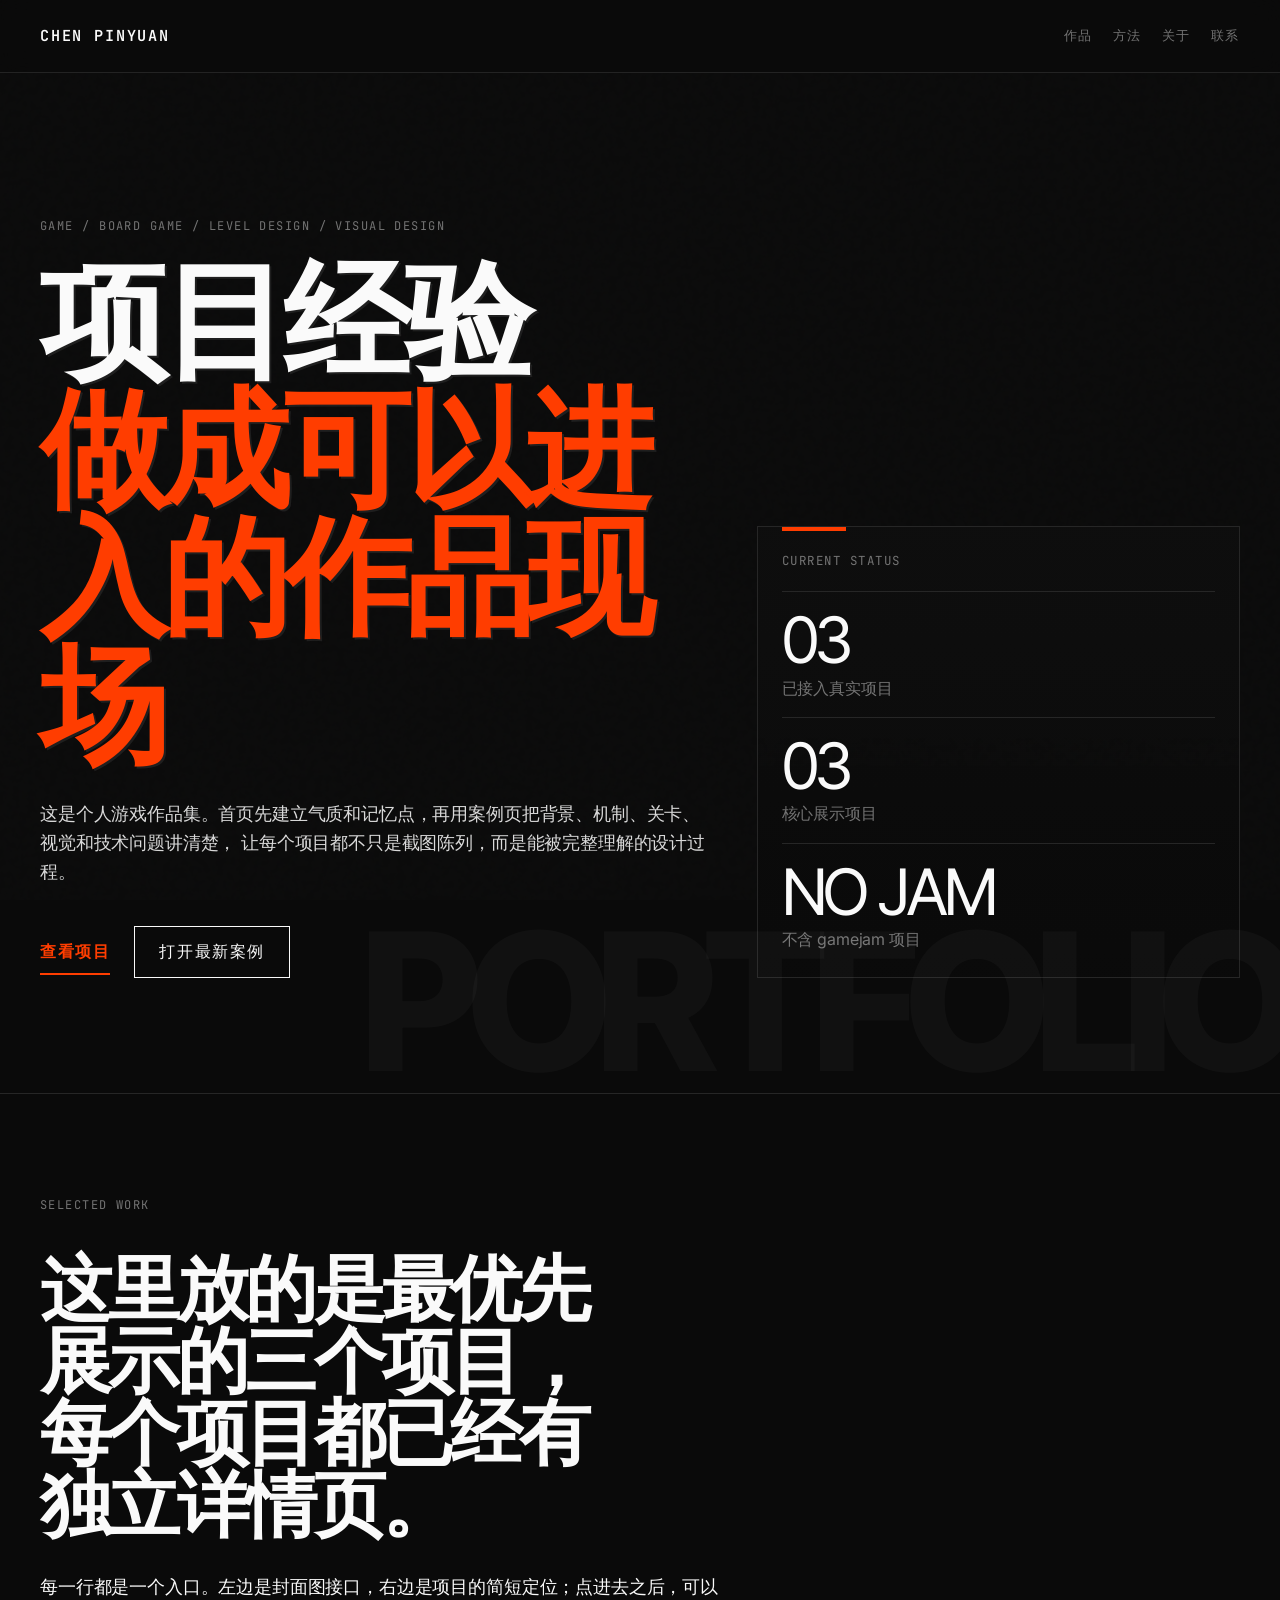
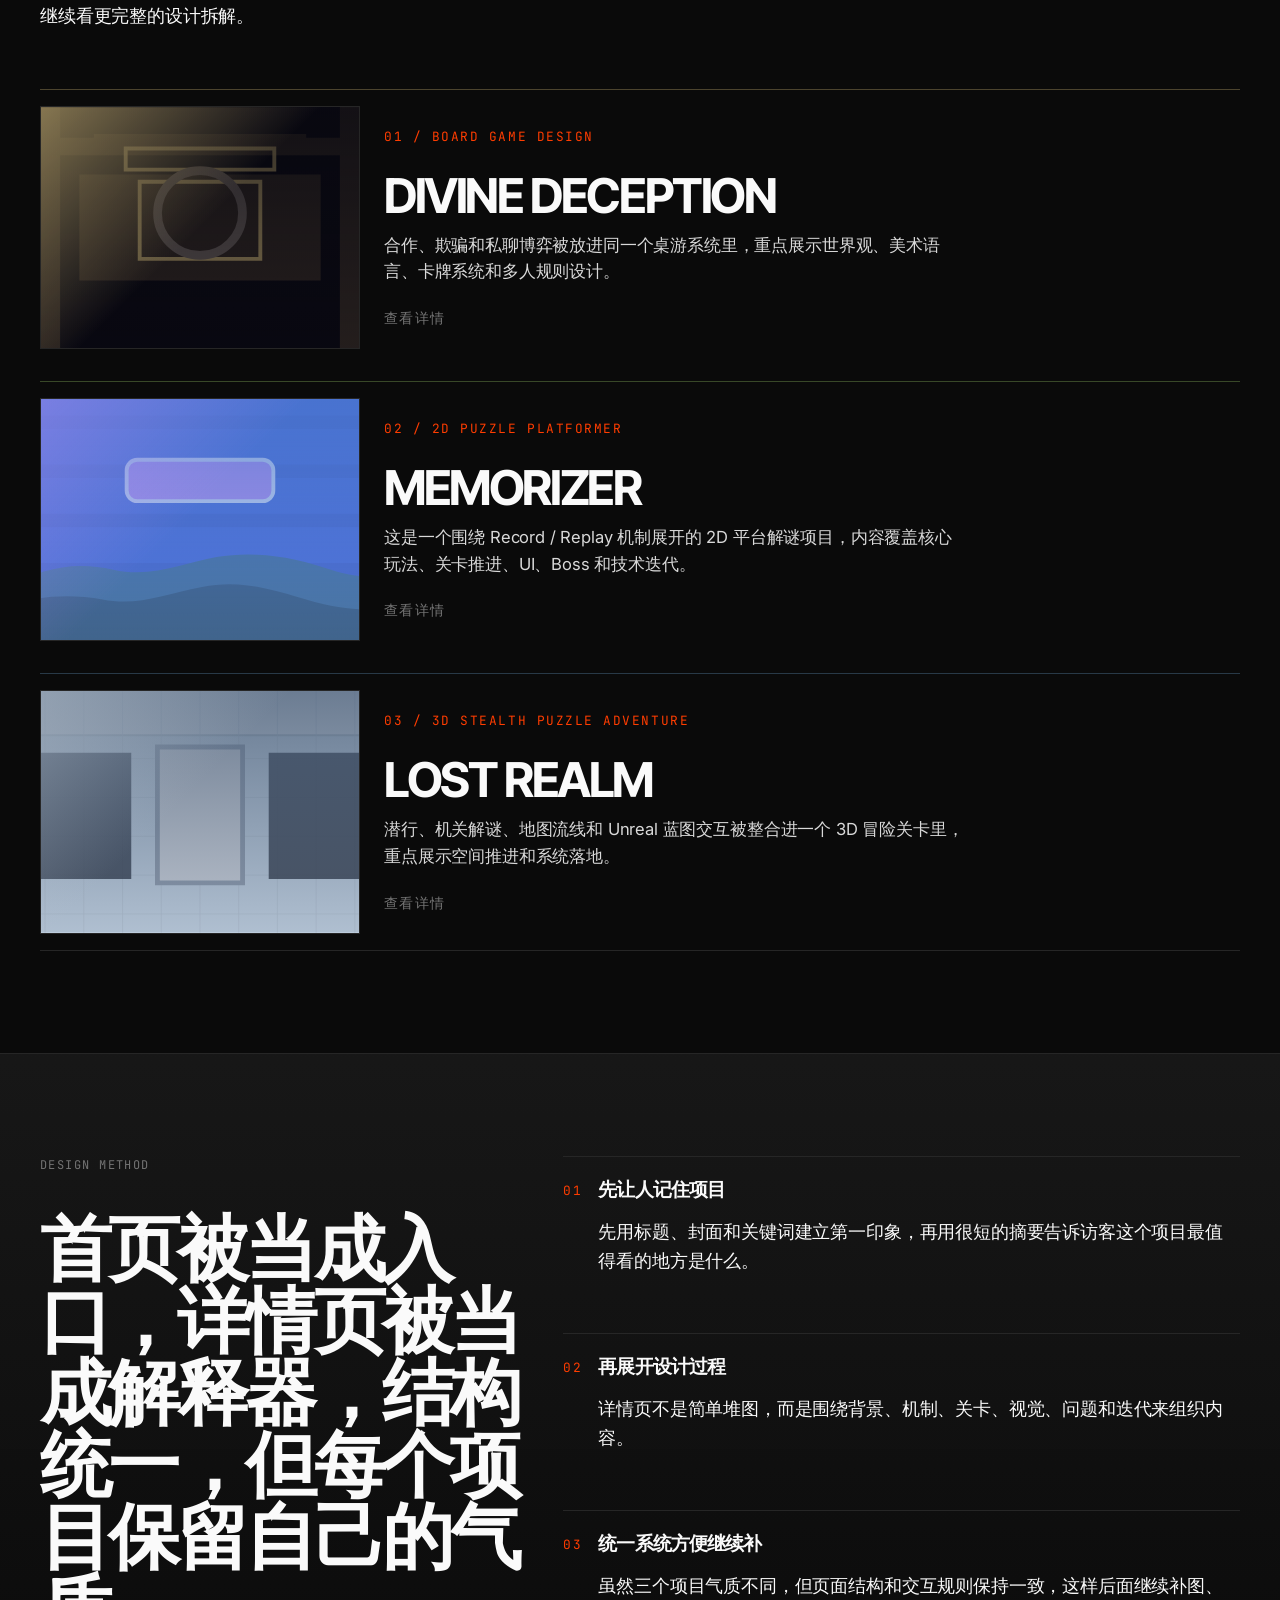
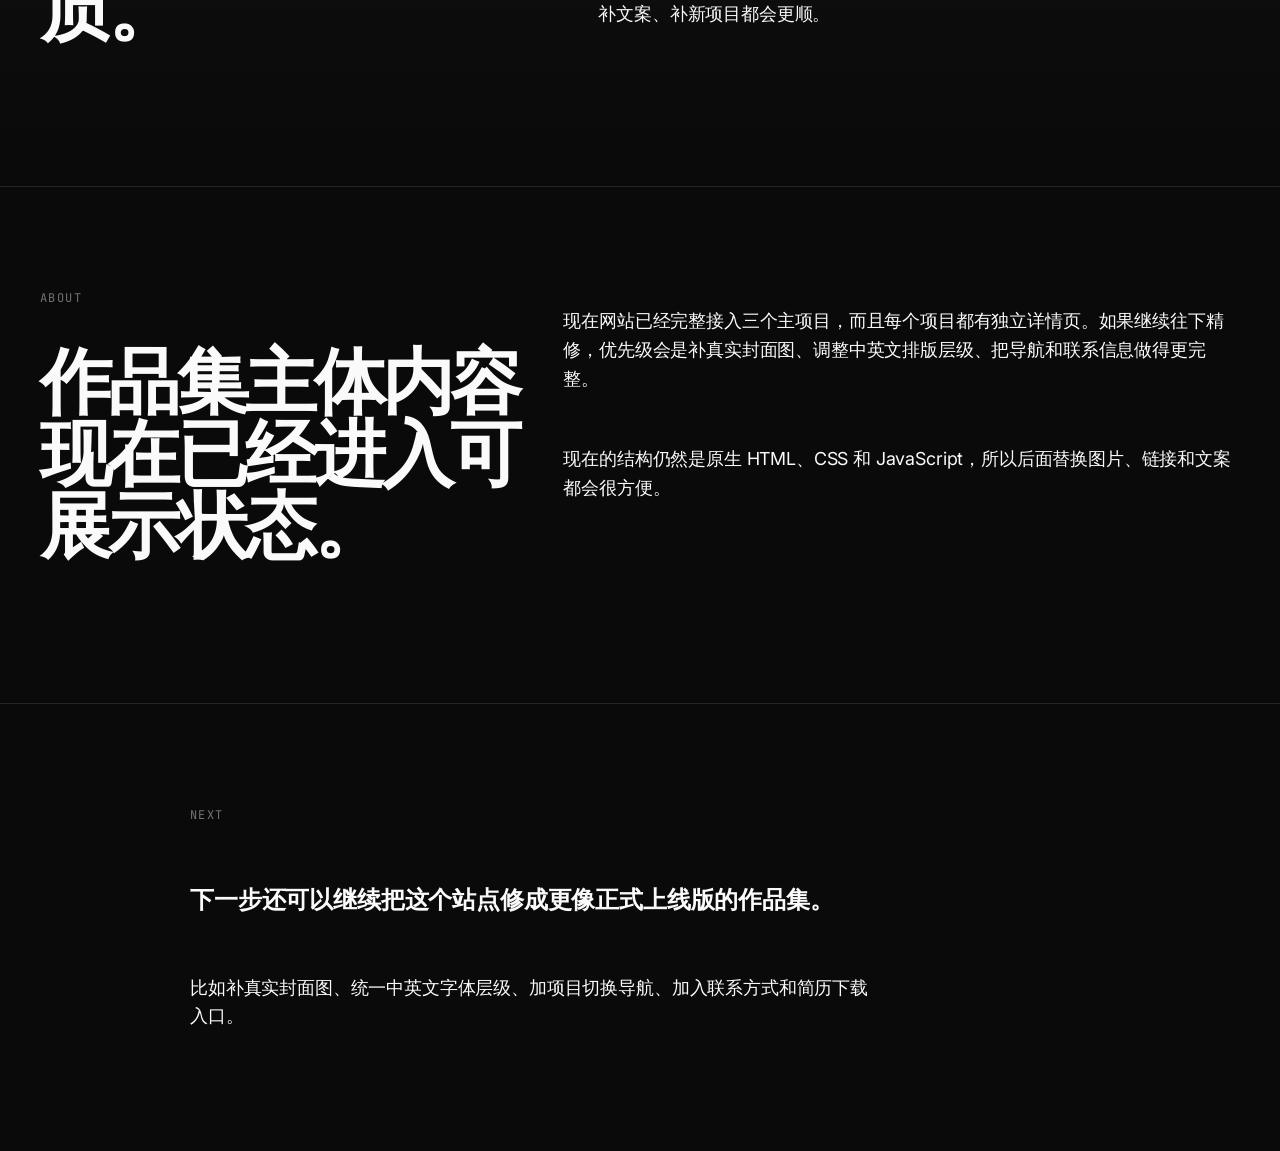
==== commit 19ceef8d: "framework" ====
--- a/index.html
+++ b/index.html
@@ -3,10 +3,10 @@
   <head>
     <meta charset="UTF-8" />
     <meta name="viewport" content="width=device-width, initial-scale=1.0" />
-    <title>FALLGUY | Game Portfolio</title>
+    <title>陈品元 | Game Portfolio</title>
     <meta
       name="description"
-      content="独立游戏美术与交互设计作品集，展示世界观构建、界面设计与视觉叙事。"
+      content="陈品元的个人游戏作品集，展示桌游设计、2D 平台解谜与 3D 潜行解谜项目。"
     />
     <link rel="preconnect" href="https://fonts.googleapis.com" />
     <link rel="preconnect" href="https://fonts.gstatic.com" crossorigin />
@@ -20,7 +20,7 @@
     <div class="page-shell">
       <header class="site-header">
         <div class="container nav-row">
-          <a class="brand" href="index.html">FALLGUY</a>
+          <a class="brand" href="index.html">CHEN PINYUAN</a>
           <nav class="site-nav" aria-label="主导航">
             <a href="#work">作品</a>
             <a href="#method">方法</a>
@@ -34,38 +34,38 @@
         <section class="hero section section-hero">
           <div class="container hero-grid">
             <div class="hero-copy reveal">
-              <p class="eyebrow">GAME VISUAL DESIGNER / INTERACTIVE BUILDER</p>
+              <p class="eyebrow">GAME / BOARD GAME / LEVEL DESIGN / VISUAL DESIGN</p>
               <h1 class="hero-title">
-                为游戏世界
-                <span>设计冲击力</span>
+                项目经验
+                <span>做成可以进入的作品现场</span>
               </h1>
               <p class="hero-lead">
-                我专注于把游戏概念、界面系统与叙事氛围压缩成一个统一而强烈的视觉体验。
-                从首页视觉到作品内容页，每一层排版和交互都服务于世界观。
+                这是个人游戏作品集。首页先建立气质和记忆点，再用案例页把背景、机制、关卡、视觉和技术问题讲清楚，
+                让每个项目都不只是截图陈列，而是能被完整理解的设计过程。
               </p>
               <div class="hero-actions">
                 <a class="link-button" href="#work">
-                  查看精选项目
+                  查看项目
                   <span aria-hidden="true"></span>
                 </a>
-                <a class="outline-button" href="project.html">进入内容页</a>
+                <a class="outline-button" href="lost-realm.html">打开最新案例</a>
               </div>
             </div>
 
             <aside class="hero-panel reveal reveal-delay">
-              <p class="panel-kicker">CURRENT FOCUS</p>
+              <p class="panel-kicker">CURRENT STATUS</p>
               <ul class="stat-list">
                 <li>
                   <span class="stat-value">03</span>
-                  <span class="stat-label">进行中的游戏视觉系统</span>
+                  <span class="stat-label">已接入真实项目</span>
                 </li>
                 <li>
-                  <span class="stat-value">12</span>
-                  <span class="stat-label">已完成的界面/世界观实验</span>
+                  <span class="stat-value">03</span>
+                  <span class="stat-label">核心展示项目</span>
                 </li>
                 <li>
-                  <span class="stat-value">∞</span>
-                  <span class="stat-label">持续迭代中的玩家体验细节</span>
+                  <span class="stat-value">NO JAM</span>
+                  <span class="stat-label">不含 gamejam 项目</span>
                 </li>
               </ul>
             </aside>
@@ -77,40 +77,42 @@
           <div class="container">
             <div class="section-heading reveal">
               <p class="eyebrow">SELECTED WORK</p>
-              <h2>首页是入口，内容页是世界观落地。</h2>
+              <h2>这里放的是最优先展示的三个项目，每个项目都已经有独立详情页。</h2>
               <p class="section-copy">
-                我把个人网站视为一款游戏的外层包装：首屏制造记忆点，内容页负责把项目的过程、
-                系统逻辑和最终质感完整展开。
+                每一行都是一个入口。左边是封面图接口，右边是项目的简短定位；点进去之后，可以继续看更完整的设计拆解。
               </p>
             </div>
 
-            <div class="project-grid">
-              <article class="project-card reveal">
-                <p class="card-index">01</p>
-                <h3>NEON RAID</h3>
-                <p>
-                  赛博题材动作项目的视觉包装，强调高对比排版、红橙强调色与任务式信息层级。
-                </p>
-                <a class="ghost-link" href="project.html">查看案例<span></span></a>
-              </article>
+            <div class="work-list" aria-label="作品列表">
+              <a class="work-row reveal divine-row" href="divine-deception.html">
+                <div class="work-thumb work-thumb-divine" aria-hidden="true"></div>
+                <div class="work-copy">
+                  <p class="card-index">01 / BOARD GAME DESIGN</p>
+                  <h3>DIVINE DECEPTION</h3>
+                  <p>合作、欺骗和私聊博弈被放进同一个桌游系统里，重点展示世界观、美术语言、卡牌系统和多人规则设计。</p>
+                  <span class="ghost-link">查看详情<span></span></span>
+                </div>
+              </a>
 
-              <article class="project-card reveal reveal-delay">
-                <p class="card-index">02</p>
-                <h3>ASHEN PROTOCOL</h3>
-                <p>
-                  以黑底海报语汇构建末世叙事首页，突出角色宣言、阵营标签与内容切换节奏。
-                </p>
-                <a class="ghost-link" href="project.html">查看案例<span></span></a>
-              </article>
+              <a class="work-row reveal reveal-delay memorizer-row" href="memorizer.html">
+                <div class="work-thumb work-thumb-memorizer" aria-hidden="true"></div>
+                <div class="work-copy">
+                  <p class="card-index">02 / 2D PUZZLE PLATFORMER</p>
+                  <h3>MEMORIZER</h3>
+                  <p>这是一个围绕 Record / Replay 机制展开的 2D 平台解谜项目，内容覆盖核心玩法、关卡推进、UI、Boss 和技术迭代。</p>
+                  <span class="ghost-link">查看详情<span></span></span>
+                </div>
+              </a>
 
-              <article class="project-card reveal reveal-delay-2">
-                <p class="card-index">03</p>
-                <h3>VOID ARCHIVE</h3>
-                <p>
-                  游戏设定档案馆式内容页，适合展示世界观文本、机制说明与视觉资产拆解。
-                </p>
-                <a class="ghost-link" href="project.html">查看案例<span></span></a>
-              </article>
+              <a class="work-row reveal reveal-delay-2 lost-row" href="lost-realm.html">
+                <div class="work-thumb work-thumb-lost" aria-hidden="true"></div>
+                <div class="work-copy">
+                  <p class="card-index">03 / 3D STEALTH PUZZLE ADVENTURE</p>
+                  <h3>LOST REALM</h3>
+                  <p>潜行、机关解谜、地图流线和 Unreal 蓝图交互被整合进一个 3D 冒险关卡里，重点展示空间推进和系统落地。</p>
+                  <span class="ghost-link">查看详情<span></span></span>
+                </div>
+              </a>
             </div>
           </div>
         </section>
@@ -119,35 +121,29 @@
           <div class="container split-grid">
             <div class="section-heading reveal">
               <p class="eyebrow">DESIGN METHOD</p>
-              <h2>我用排版先定义气氛，再让界面为体验让路。</h2>
+              <h2>首页被当成入口，详情页被当成解释器，结构统一，但每个项目保留自己的气质。</h2>
             </div>
 
             <div class="method-list">
               <article class="method-item reveal">
                 <span class="method-number">01</span>
                 <div>
-                  <h3>海报式首屏</h3>
-                  <p>
-                    用超大标题、紧字距和大块留白先建立气质，避免一上来就把信息打散成普通卡片。
-                  </p>
+                  <h3>先让人记住项目</h3>
+                  <p>先用标题、封面和关键词建立第一印象，再用很短的摘要告诉访客这个项目最值得看的地方是什么。</p>
                 </div>
               </article>
               <article class="method-item reveal reveal-delay">
                 <span class="method-number">02</span>
                 <div>
-                  <h3>系统化内容页</h3>
-                  <p>
-                    内容页不只是详情页，而是完整的项目叙述结构，包含背景、目标、流程、成果和复盘。
-                  </p>
+                  <h3>再展开设计过程</h3>
+                  <p>详情页不是简单堆图，而是围绕背景、机制、关卡、视觉、问题和迭代来组织内容。</p>
                 </div>
               </article>
               <article class="method-item reveal reveal-delay-2">
                 <span class="method-number">03</span>
                 <div>
-                  <h3>交互克制但清晰</h3>
-                  <p>
-                    用下划线、边框、层级变化和短促动画建立反馈，不依赖花哨阴影或多余装饰。
-                  </p>
+                  <h3>统一系统方便继续补</h3>
+                  <p>虽然三个项目气质不同，但页面结构和交互规则保持一致，这样后面继续补图、补文案、补新项目都会更顺。</p>
                 </div>
               </article>
             </div>
@@ -158,35 +154,20 @@
           <div class="container split-grid">
             <div class="section-heading reveal">
               <p class="eyebrow">ABOUT</p>
-              <h2>这是一个面向游戏行业的个人网站模板。</h2>
+              <h2>作品集主体内容现在已经进入可展示状态。</h2>
             </div>
             <div class="about-copy reveal reveal-delay">
-              <p>
-                现在这套站点使用原生 HTML、CSS、JavaScript 搭建，结构简单，后续你可以很方便地替换成自己的姓名、
-                项目介绍、作品缩略图和社交链接。
-              </p>
-              <p>
-                我把样式集中在一份设计令牌里，首页与内容页共用同一套色彩、排版、按钮、卡片和动效语言，
-                这样后续新增页面时不会越改越乱。
-              </p>
+              <p>现在网站已经完整接入三个主项目，而且每个项目都有独立详情页。如果继续往下精修，优先级会是补真实封面图、调整中英文排版层级、把导航和联系信息做得更完整。</p>
+              <p>现在的结构仍然是原生 HTML、CSS 和 JavaScript，所以后面替换图片、链接和文案都会很方便。</p>
             </div>
           </div>
         </section>
 
         <section id="contact" class="section bordered-top">
           <div class="container cta-block reveal">
-            <p class="eyebrow">CONTACT</p>
-            <h2>如果你想把它换成自己的真实作品，我可以继续往下做。</h2>
-            <p class="section-copy">
-              下一步可以替换文案、加入封面图、拆分多个案例页，或者直接扩展成完整博客/作品集结构。
-            </p>
-            <div class="hero-actions">
-              <a class="link-button" href="mailto:hello@example.com">
-                hello@example.com
-                <span aria-hidden="true"></span>
-              </a>
-              <a class="outline-button" href="project.html">查看内容页结构</a>
-            </div>
+            <p class="eyebrow">NEXT</p>
+            <h2>下一步还可以继续把这个站点修成更像正式上线版的作品集。</h2>
+            <p class="section-copy">比如补真实封面图、统一中英文字体层级、加项目切换导航、加入联系方式和简历下载入口。</p>
           </div>
         </section>
       </main>
--- a/styles.css
+++ b/styles.css
@@ -8,9 +8,6 @@
   --border: #262626;
   --card: #0f0f0f;
   --container: 1200px;
-  --space-mobile: 24px;
-  --space-tablet: 48px;
-  --space-desktop: 64px;
   --section-y: clamp(5rem, 8vw, 10rem);
   --ease-crisp: cubic-bezier(0.25, 0, 0, 1);
   --shadow-layer: 2px 2px 0 rgba(38, 38, 38, 0.75);
@@ -212,9 +209,9 @@
 .hero-title,
 .section-heading h2,
 .method-item h3,
-.project-card h3,
 .detail-card h3,
-.timeline-item h2 {
+.timeline-item h2,
+.work-copy h3 {
   margin: 0;
   font-family: "Inter Tight", "Inter", system-ui, sans-serif;
   line-height: 1;
@@ -236,7 +233,6 @@
 .hero-lead,
 .section-copy,
 .about-copy p,
-.project-card p,
 .detail-card p,
 .timeline-item p,
 .method-item p {
@@ -307,7 +303,6 @@
 }
 
 .hero-panel,
-.project-card,
 .detail-card {
   position: relative;
   border: 1px solid var(--border);
@@ -384,21 +379,12 @@
   max-width: 12ch;
 }
 
-.project-grid,
 .detail-grid {
   display: grid;
   gap: 1.5rem;
-}
-
-.project-grid {
   grid-template-columns: repeat(3, minmax(0, 1fr));
 }
 
-.detail-grid {
-  grid-template-columns: repeat(3, minmax(0, 1fr));
-}
-
-.project-card,
 .detail-card {
   min-height: 320px;
   display: flex;
@@ -408,8 +394,6 @@
   transition: border-color 150ms var(--ease-crisp), background-color 150ms var(--ease-crisp);
 }
 
-.project-card:hover,
-.project-card:focus-within,
 .detail-card:hover,
 .detail-card:focus-within {
   border-color: #4b4b4b;
@@ -420,12 +404,6 @@
 .method-number {
   color: var(--accent);
   font-size: 0.8rem;
-}
-
-.project-card h3,
-.detail-card h3,
-.method-item h3 {
-  font-size: clamp(1.8rem, 4vw, 2.5rem);
 }
 
 .ghost-link {
@@ -444,9 +422,10 @@
 }
 
 .method-list,
-.timeline {
-  display: grid;
-  gap: 1.5rem;
+.timeline,
+.work-list {
+  display: grid;
+  gap: 1rem;
 }
 
 .method-item {
@@ -466,6 +445,134 @@
   display: grid;
   gap: 1rem;
   max-width: 900px;
+}
+
+.work-row {
+  display: grid;
+  grid-template-columns: minmax(220px, 320px) minmax(0, 1fr);
+  gap: 1.5rem;
+  align-items: stretch;
+  padding: 1rem 0;
+  border-top: 1px solid var(--border);
+  transition: background-color 150ms var(--ease-crisp);
+}
+
+.work-row:last-child {
+  border-bottom: 1px solid var(--border);
+}
+
+.work-row:hover,
+.work-row:focus-visible {
+  background: rgba(26, 26, 26, 0.55);
+}
+
+.work-thumb {
+  min-height: 180px;
+  border: 1px solid var(--border);
+  background-color: var(--card);
+  background-size: cover;
+  background-position: center;
+  transition: transform 500ms var(--ease-crisp), border-color 150ms var(--ease-crisp);
+}
+
+.work-row:hover .work-thumb,
+.work-row:focus-visible .work-thumb {
+  transform: scale(1.03);
+  border-color: #4b4b4b;
+}
+
+.work-copy {
+  display: flex;
+  flex-direction: column;
+  justify-content: center;
+  gap: 0.75rem;
+  padding: 0.5rem 0;
+}
+
+.work-copy h3 {
+  font-size: clamp(2rem, 4vw, 3rem);
+}
+
+.work-copy p:last-of-type {
+  margin: 0;
+  max-width: 58ch;
+  color: #d9d9d9;
+  font-size: clamp(1rem, 1.3vw, 1.1rem);
+}
+
+.work-thumb-1 {
+  background-image:
+    linear-gradient(135deg, rgba(255, 61, 0, 0.65), rgba(255, 61, 0, 0) 45%),
+    linear-gradient(0deg, rgba(10, 10, 10, 0.15), rgba(10, 10, 10, 0.65)),
+    url("data:image/svg+xml,%3Csvg xmlns='http://www.w3.org/2000/svg' viewBox='0 0 800 500'%3E%3Crect width='800' height='500' fill='%230d1016'/%3E%3Cpath d='M0 410L220 260L370 310L590 120L800 190V500H0Z' fill='%231d2430'/%3E%3Cpath d='M220 0h70v500h-70zM520 0h34v500h-34z' fill='%23ff3d00' fill-opacity='.25'/%3E%3C/svg%3E");
+}
+
+.work-thumb-2 {
+  background-image:
+    linear-gradient(135deg, rgba(255, 61, 0, 0.42), rgba(255, 61, 0, 0) 55%),
+    linear-gradient(0deg, rgba(10, 10, 10, 0.2), rgba(10, 10, 10, 0.55)),
+    url("data:image/svg+xml,%3Csvg xmlns='http://www.w3.org/2000/svg' viewBox='0 0 800 500'%3E%3Crect width='800' height='500' fill='%23110d0d'/%3E%3Ccircle cx='585' cy='145' r='88' fill='%23ff3d00' fill-opacity='.28'/%3E%3Cpath d='M0 500L145 345L310 380L500 230L800 315V500Z' fill='%23211a1a'/%3E%3C/svg%3E");
+}
+
+.work-thumb-3 {
+  background-image:
+    linear-gradient(135deg, rgba(255, 61, 0, 0.36), rgba(255, 61, 0, 0) 60%),
+    linear-gradient(0deg, rgba(10, 10, 10, 0.28), rgba(10, 10, 10, 0.62)),
+    url("data:image/svg+xml,%3Csvg xmlns='http://www.w3.org/2000/svg' viewBox='0 0 800 500'%3E%3Crect width='800' height='500' fill='%230b1112'/%3E%3Cpath d='M95 70h610v50H95zM95 170h465v34H95zM95 244h530v34H95zM95 318h420v34H95z' fill='%23222b2d'/%3E%3C/svg%3E");
+}
+
+.work-thumb-4 {
+  background-image:
+    linear-gradient(135deg, rgba(255, 61, 0, 0.58), rgba(255, 61, 0, 0) 52%),
+    linear-gradient(0deg, rgba(10, 10, 10, 0.16), rgba(10, 10, 10, 0.68)),
+    url("data:image/svg+xml,%3Csvg xmlns='http://www.w3.org/2000/svg' viewBox='0 0 800 500'%3E%3Crect width='800' height='500' fill='%23110c0b'/%3E%3Cpath d='M402 76l150 135-44 164H296l-44-164z' fill='%23291a15'/%3E%3Ccircle cx='402' cy='248' r='50' fill='%23ff3d00' fill-opacity='.28'/%3E%3C/svg%3E");
+}
+
+.work-thumb-5 {
+  background-image:
+    linear-gradient(135deg, rgba(255, 61, 0, 0.3), rgba(255, 61, 0, 0) 58%),
+    linear-gradient(0deg, rgba(10, 10, 10, 0.18), rgba(10, 10, 10, 0.6)),
+    url("data:image/svg+xml,%3Csvg xmlns='http://www.w3.org/2000/svg' viewBox='0 0 800 500'%3E%3Crect width='800' height='500' fill='%230c0f16'/%3E%3Cpath d='M120 115h92v92h-92zM236 115h92v92h-92zM352 115h92v92h-92zM120 231h92v92h-92zM236 231h92v92h-92zM352 231h92v92h-92z' fill='%23222a38'/%3E%3C/svg%3E");
+}
+
+.work-thumb-6 {
+  background-image:
+    linear-gradient(135deg, rgba(255, 61, 0, 0.4), rgba(255, 61, 0, 0) 55%),
+    linear-gradient(0deg, rgba(10, 10, 10, 0.22), rgba(10, 10, 10, 0.64)),
+    url("data:image/svg+xml,%3Csvg xmlns='http://www.w3.org/2000/svg' viewBox='0 0 800 500'%3E%3Crect width='800' height='500' fill='%23090c12'/%3E%3Ccircle cx='260' cy='235' r='128' fill='none' stroke='%23293347' stroke-width='14'/%3E%3Cpath d='M450 164h165v24H450zM450 220h122v24H450zM450 276h142v24H450z' fill='%23242b35'/%3E%3C/svg%3E");
+}
+
+.divine-row {
+  border-color: rgba(206, 181, 118, 0.34);
+}
+
+.memorizer-row {
+  border-color: rgba(177, 234, 120, 0.28);
+}
+
+.lost-row {
+  border-color: rgba(119, 178, 230, 0.28);
+}
+
+.work-thumb-divine {
+  background-image:
+    linear-gradient(135deg, rgba(216, 191, 123, 0.58), rgba(216, 191, 123, 0) 50%),
+    linear-gradient(0deg, rgba(8, 8, 16, 0.3), rgba(8, 8, 16, 0.72)),
+    url("data:image/svg+xml,%3Csvg xmlns='http://www.w3.org/2000/svg' viewBox='0 0 800 500'%3E%3Crect width='800' height='500' fill='%23090811'/%3E%3Cpath d='M0 64h800v36H0zM60 0h50v500H60zM690 0h50v500h-50zM180 56h440v22H180zM150 140h500v220H150z' fill='%23302722'/%3E%3Cpath d='M246 86h308v44H246zM275 155h250v160H275z' fill='none' stroke='%23d8bf7b' stroke-opacity='.75' stroke-width='8'/%3E%3Ccircle cx='400' cy='220' r='88' fill='none' stroke='%23695f5b' stroke-width='18'/%3E%3C/svg%3E");
+}
+
+.work-thumb-memorizer {
+  background-image:
+    linear-gradient(135deg, rgba(201, 146, 255, 0.38), rgba(201, 146, 255, 0) 48%),
+    linear-gradient(0deg, rgba(69, 115, 203, 0.26), rgba(69, 115, 203, 0.74)),
+    url("data:image/svg+xml,%3Csvg xmlns='http://www.w3.org/2000/svg' viewBox='0 0 800 500'%3E%3Crect width='800' height='500' fill='%235372dd'/%3E%3Cpath d='M-10 48l820 0M-10 150l820 0M-10 252l820 0M-10 354l820 0' stroke='%234c67cc' stroke-width='28' opacity='.8'/%3E%3Cpath d='M0 392C72 350 140 336 220 354C300 372 368 340 434 328C504 316 580 324 658 350C712 368 754 374 800 364V500H0Z' fill='%234c7697'/%3E%3Cpath d='M0 430C60 408 132 404 198 416C270 430 324 406 404 390C478 375 542 392 620 416C694 438 746 440 800 432V500H0Z' fill='%233f5f76'/%3E%3Crect x='248' y='126' width='304' height='86' rx='22' fill='%23d9a0fb' stroke='%23ffffff' stroke-width='8'/%3E%3C/svg%3E");
+}
+
+.work-thumb-lost {
+  background-image:
+    linear-gradient(135deg, rgba(188, 199, 210, 0.48), rgba(188, 199, 210, 0) 45%),
+    linear-gradient(0deg, rgba(72, 92, 118, 0.28), rgba(72, 92, 118, 0.78)),
+    url("data:image/svg+xml,%3Csvg xmlns='http://www.w3.org/2000/svg' viewBox='0 0 800 500'%3E%3Crect width='800' height='500' fill='%23d7e5f3'/%3E%3Cpath d='M0 0h800v92H0z' fill='%23e9eff6'/%3E%3Cpath d='M0 92h800' stroke='%23bcc8d3' stroke-width='4'/%3E%3Cpath d='M0 0v500M80 0v500M160 0v500M240 0v500M320 0v500M400 0v500M480 0v500M560 0v500M640 0v500M720 0v500M800 0v500' stroke='%23c6d2de' stroke-width='2' opacity='.65'/%3E%3Cpath d='M0 140h800M0 220h800M0 300h800M0 380h800M0 460h800' stroke='%23c6d2de' stroke-width='2' opacity='.65'/%3E%3Cpath d='M38 128h220v260H38zM542 128h220v260H542z' fill='%23212633' fill-opacity='.78'/%3E%3Cpath d='M312 116h176v280H312z' fill='%23e7e9ee' stroke='%239da8b8' stroke-width='10'/%3E%3C/svg%3E");
 }
 
 .project-hero {
@@ -513,6 +620,186 @@
   margin-bottom: 0.75rem;
 }
 
+.case-grid {
+  display: grid;
+  grid-template-columns: repeat(2, minmax(0, 1fr));
+  gap: 1.5rem;
+}
+
+.image-slot-grid {
+  display: grid;
+  grid-template-columns: repeat(2, minmax(0, 1fr));
+  gap: 1rem;
+  margin: 0 0 2rem;
+}
+
+.image-slot-grid .image-slot:nth-child(3):last-child {
+  grid-column: 1 / -1;
+}
+
+.image-slot {
+  min-height: 220px;
+  margin: 0;
+  padding: 1.25rem;
+  border: 1px dashed rgba(250, 250, 250, 0.22);
+  background:
+    linear-gradient(180deg, rgba(255, 255, 255, 0.035), rgba(255, 255, 255, 0.015)),
+    repeating-linear-gradient(
+      45deg,
+      rgba(255, 255, 255, 0.03) 0,
+      rgba(255, 255, 255, 0.03) 10px,
+      transparent 10px,
+      transparent 20px
+    );
+  display: grid;
+  place-items: center;
+  text-align: center;
+}
+
+.image-slot-wide {
+  min-height: 260px;
+  margin-bottom: 1.25rem;
+}
+
+.image-slot figcaption {
+  font-family: "JetBrains Mono", monospace;
+  font-size: 0.82rem;
+  letter-spacing: 0.1em;
+  text-transform: uppercase;
+  color: var(--muted-foreground);
+}
+
+.case-panel {
+  border: 1px solid var(--border);
+  padding: 1.5rem;
+  background: linear-gradient(180deg, rgba(15, 15, 15, 0.84), rgba(10, 10, 10, 0.98));
+}
+
+.case-panel h3 {
+  margin: 0 0 1rem;
+  font-family: "Inter Tight", "Inter", system-ui, sans-serif;
+  font-size: clamp(2rem, 3.8vw, 3rem);
+  line-height: 1;
+  letter-spacing: -0.05em;
+}
+
+.case-panel p {
+  margin: 0 0 1rem;
+  max-width: 62ch;
+}
+
+.case-panel p:last-child {
+  margin-bottom: 0;
+}
+
+.tag-cloud {
+  display: flex;
+  flex-wrap: wrap;
+  gap: 0.75rem;
+  margin-bottom: 1.25rem;
+}
+
+.tag-cloud span {
+  border: 1px solid rgba(216, 191, 123, 0.28);
+  padding: 0.45rem 0.75rem;
+  font-family: "JetBrains Mono", monospace;
+  font-size: 0.78rem;
+  letter-spacing: 0.08em;
+  text-transform: uppercase;
+  color: #f0dfaa;
+}
+
+.rules-grid {
+  margin-top: 1.5rem;
+}
+
+.divine-page {
+  --accent: #d8bf7b;
+  --accent-foreground: #0a0a0a;
+}
+
+.memorizer-page {
+  --accent: #b6ef69;
+  --accent-foreground: #20345e;
+}
+
+.lost-page {
+  --accent: #78aee6;
+  --accent-foreground: #132235;
+}
+
+.divine-page .hero-title span,
+.divine-page .project-title span,
+.divine-page .card-index,
+.divine-page .method-number,
+.divine-page .tag-cloud span {
+  color: var(--accent);
+}
+
+.divine-page .link-button,
+.divine-page .site-nav a:hover,
+.divine-page .site-nav a:focus-visible,
+.divine-page .ghost-link:hover,
+.divine-page .ghost-link:focus-visible {
+  color: var(--accent);
+}
+
+.divine-page .site-nav a::after,
+.divine-page .ghost-link span,
+.divine-page .link-button span,
+.divine-page .hero-panel::before,
+.divine-page .detail-card::before {
+  background: var(--accent);
+}
+
+.memorizer-page .hero-title span,
+.memorizer-page .project-title span,
+.memorizer-page .card-index,
+.memorizer-page .method-number,
+.memorizer-page .tag-cloud span {
+  color: var(--accent);
+}
+
+.memorizer-page .link-button,
+.memorizer-page .site-nav a:hover,
+.memorizer-page .site-nav a:focus-visible,
+.memorizer-page .ghost-link:hover,
+.memorizer-page .ghost-link:focus-visible {
+  color: var(--accent);
+}
+
+.memorizer-page .site-nav a::after,
+.memorizer-page .ghost-link span,
+.memorizer-page .link-button span,
+.memorizer-page .hero-panel::before,
+.memorizer-page .detail-card::before {
+  background: var(--accent);
+}
+
+.lost-page .hero-title span,
+.lost-page .project-title span,
+.lost-page .card-index,
+.lost-page .method-number,
+.lost-page .tag-cloud span {
+  color: var(--accent);
+}
+
+.lost-page .link-button,
+.lost-page .site-nav a:hover,
+.lost-page .site-nav a:focus-visible,
+.lost-page .ghost-link:hover,
+.lost-page .ghost-link:focus-visible {
+  color: var(--accent);
+}
+
+.lost-page .site-nav a::after,
+.lost-page .ghost-link span,
+.lost-page .link-button span,
+.lost-page .hero-panel::before,
+.lost-page .detail-card::before {
+  background: var(--accent);
+}
+
 .reveal {
   opacity: 0;
   transform: translateY(20px);
@@ -535,9 +822,11 @@
 @media (max-width: 1024px) {
   .hero-grid,
   .split-grid,
-  .project-grid,
   .detail-grid,
-  .timeline {
+  .timeline,
+  .case-grid,
+  .image-slot-grid,
+  .work-row {
     grid-template-columns: 1fr;
   }
 
@@ -571,10 +860,10 @@
   }
 
   .section-heading h2,
-  .project-card h3,
   .detail-card h3,
   .method-item h3,
-  .timeline-item h2 {
+  .timeline-item h2,
+  .work-copy h3 {
     max-width: none;
   }
 
@@ -583,7 +872,6 @@
   }
 
   .hero-panel,
-  .project-card,
   .detail-card {
     padding: 1.25rem;
   }
@@ -591,4 +879,8 @@
   .method-item {
     grid-template-columns: 1fr;
   }
-}
+
+  .work-thumb {
+    min-height: 220px;
+  }
+}
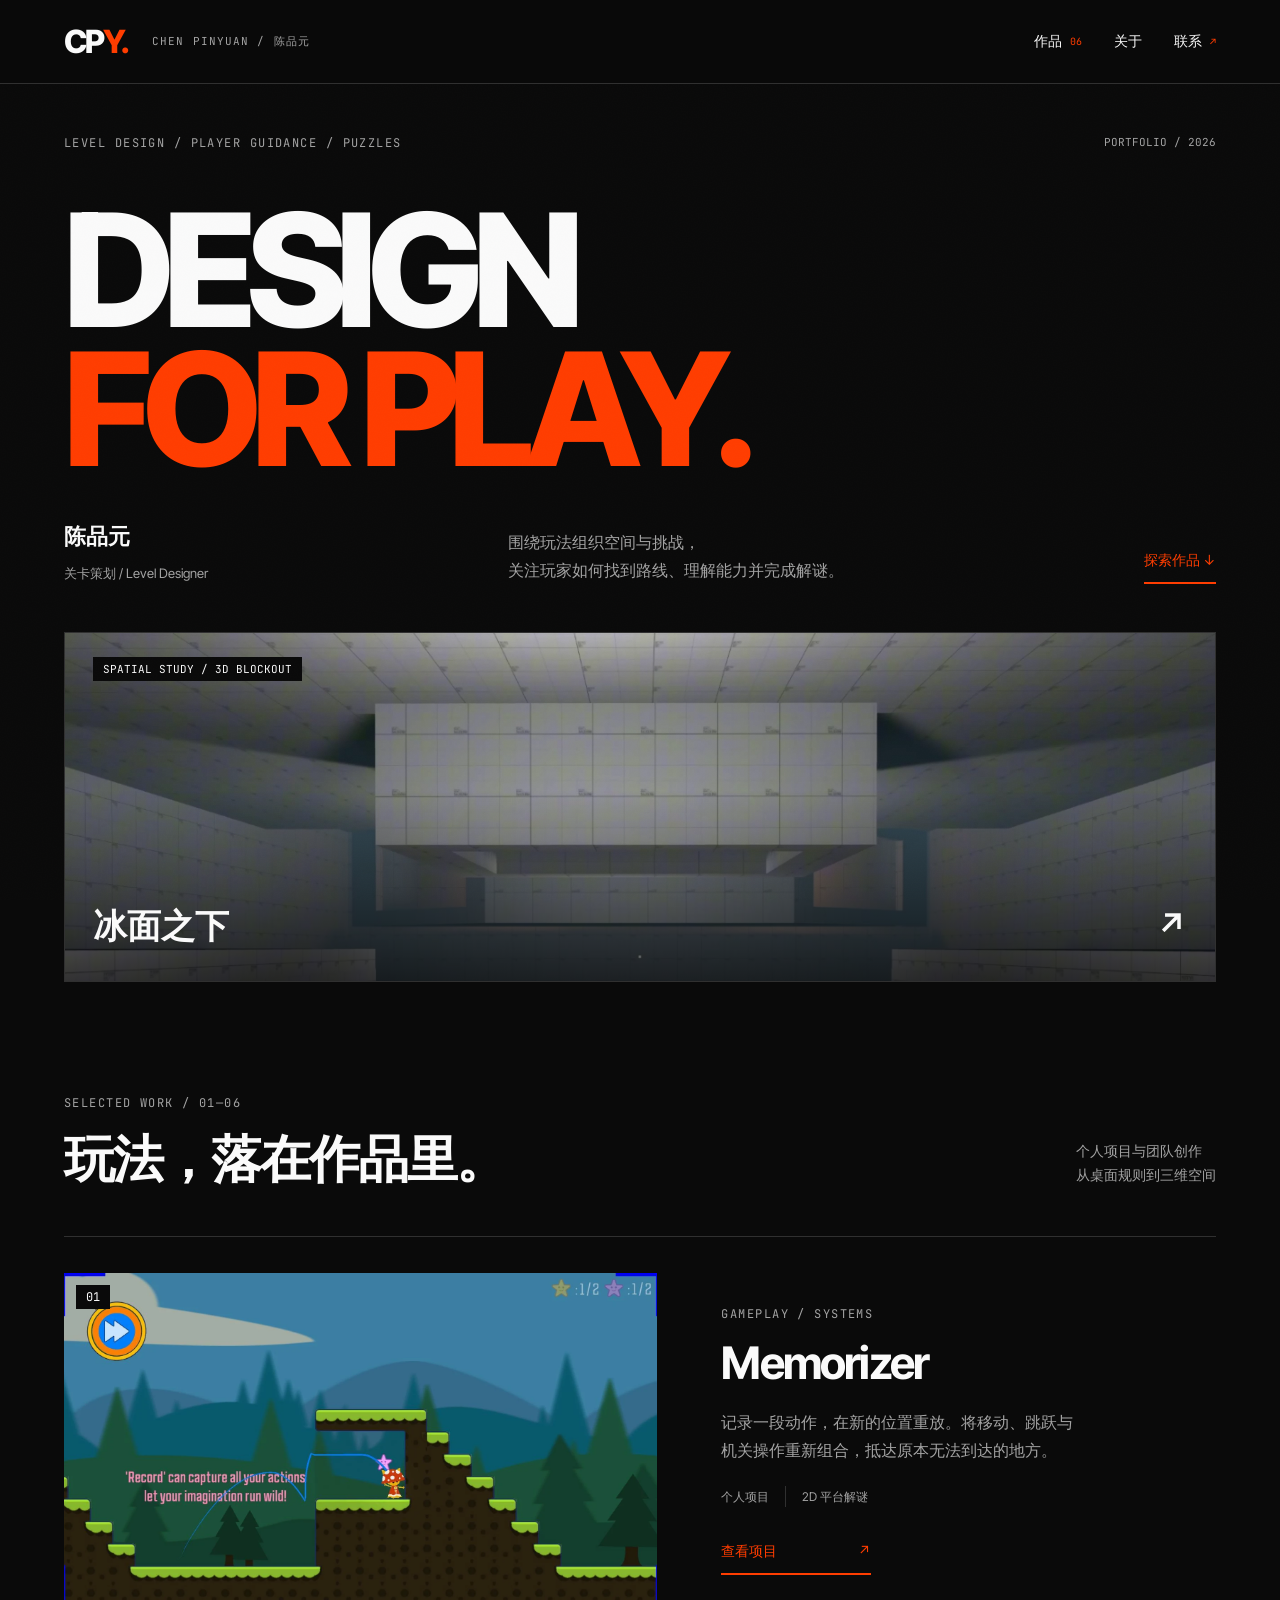
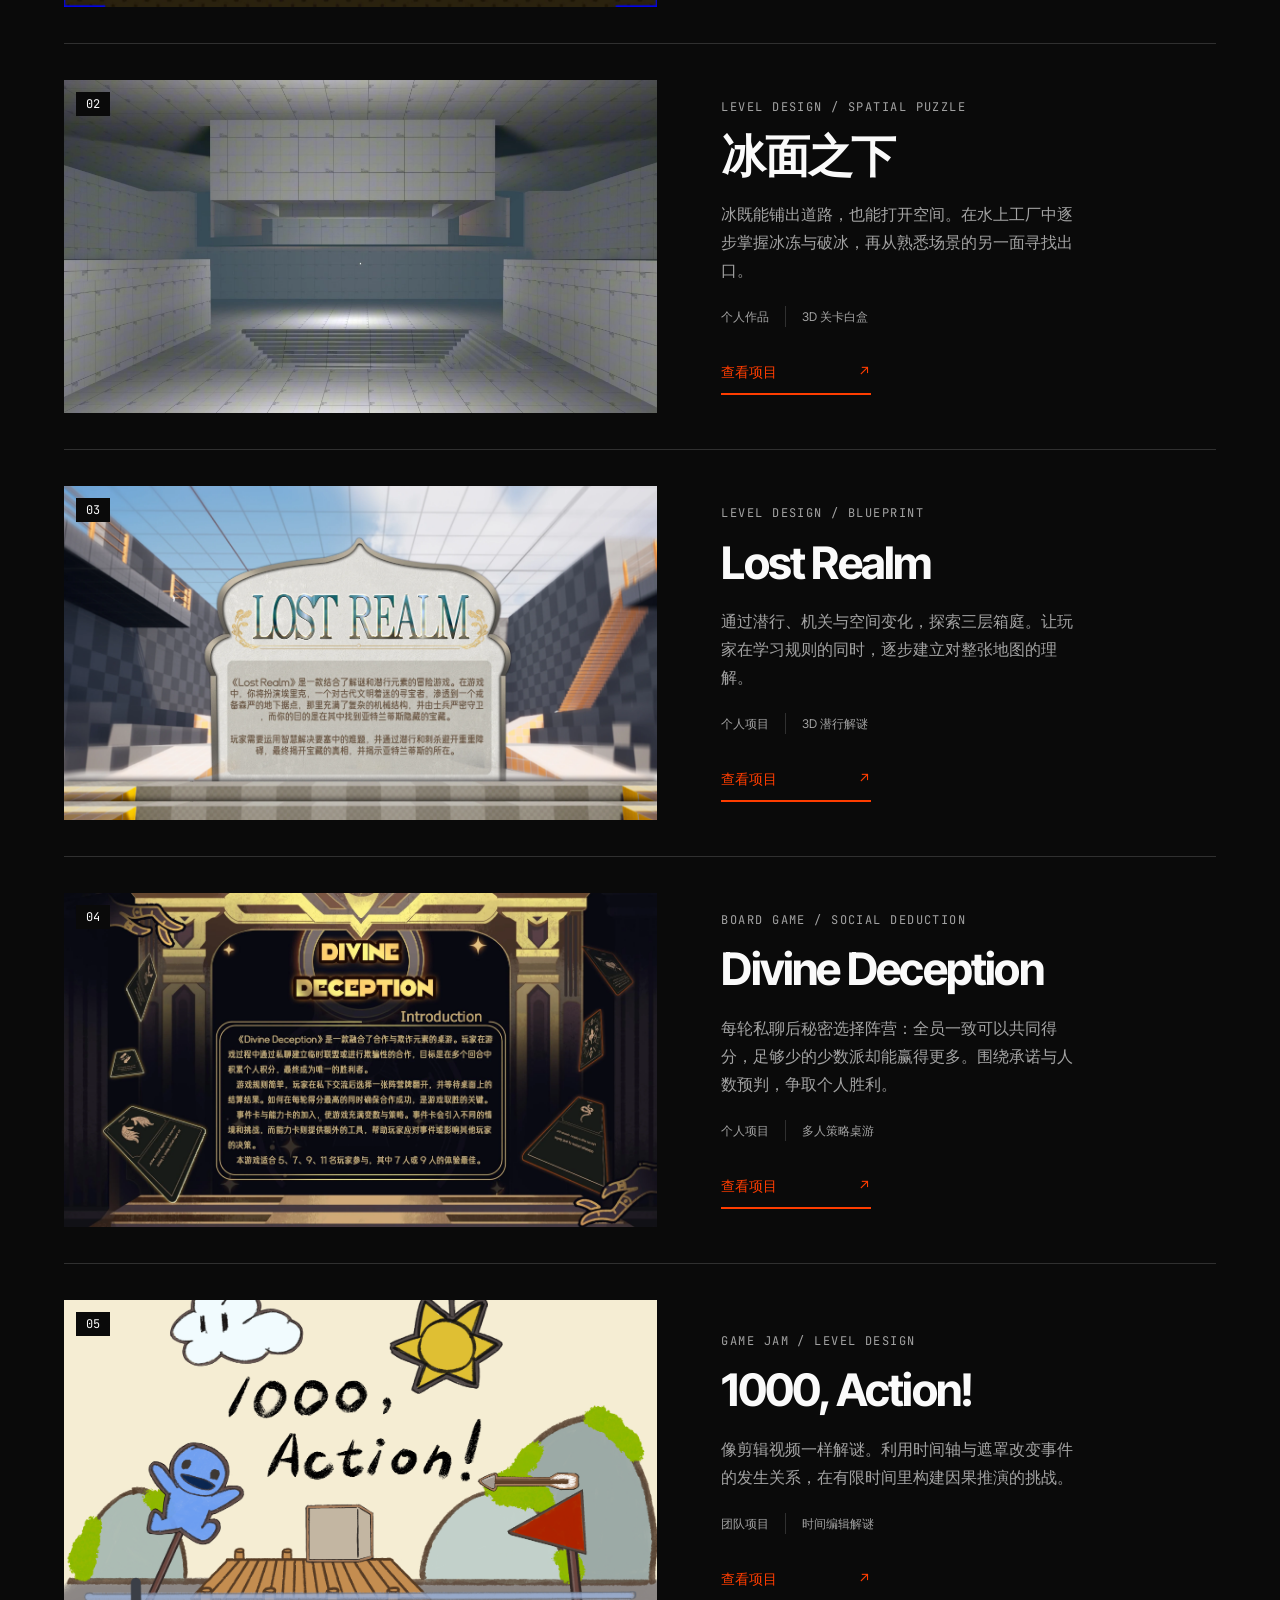
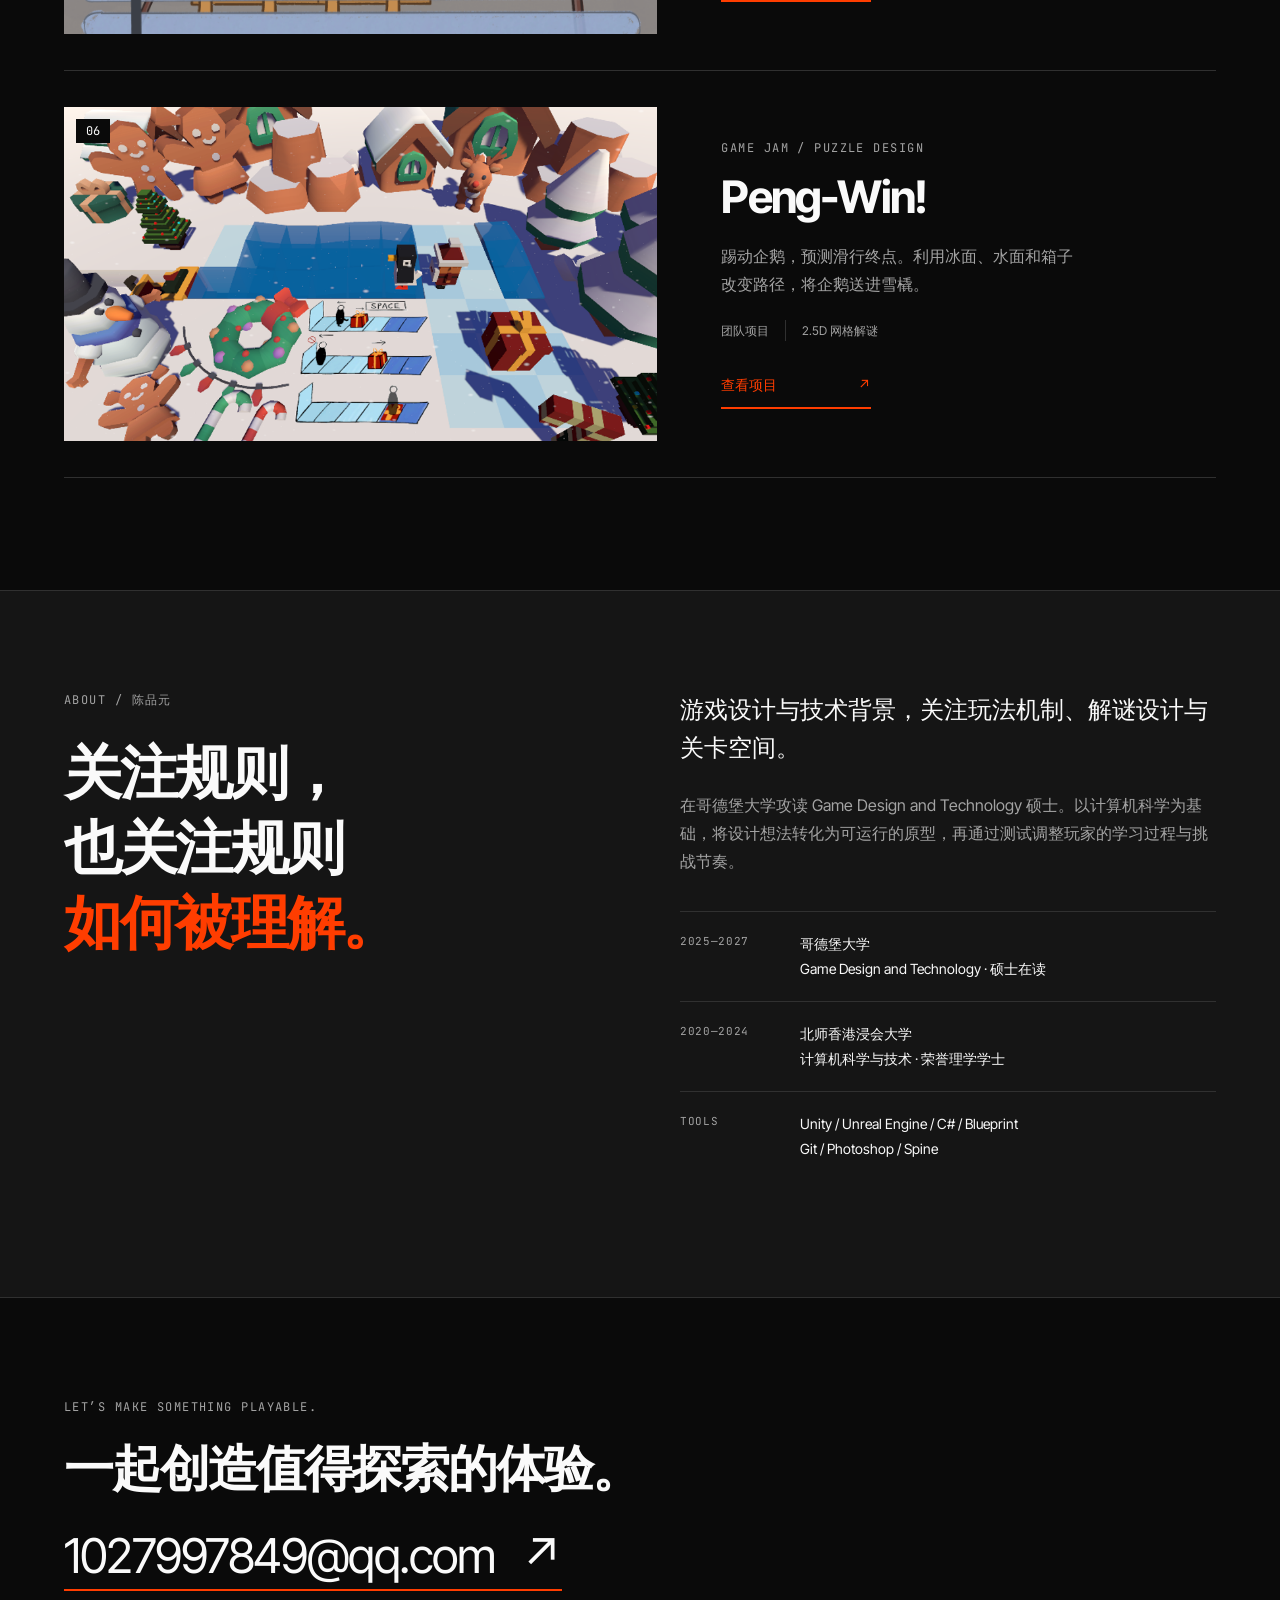
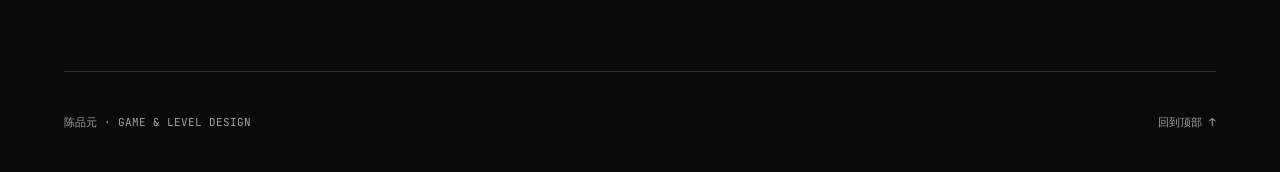
==== commit 7cacd660: "Build game portfolio with focused case studies and playable demos" ====
--- a/index.html
+++ b/index.html
@@ -1,178 +1,212 @@
-<!DOCTYPE html>
+<!doctype html>
 <html lang="zh-CN">
-  <head>
-    <meta charset="UTF-8" />
-    <meta name="viewport" content="width=device-width, initial-scale=1.0" />
-    <title>陈品元 | Game Portfolio</title>
-    <meta
-      name="description"
-      content="陈品元的个人游戏作品集，展示桌游设计、2D 平台解谜与 3D 潜行解谜项目。"
-    />
-    <link rel="preconnect" href="https://fonts.googleapis.com" />
-    <link rel="preconnect" href="https://fonts.gstatic.com" crossorigin />
-    <link
-      href="https://fonts.googleapis.com/css2?family=Inter+Tight:wght@400;500;600;700;800&family=Inter:wght@400;500;600;700&family=JetBrains+Mono:wght@400;600&family=Playfair+Display:wght@600&display=swap"
-      rel="stylesheet"
-    />
-    <link rel="stylesheet" href="styles.css" />
-  </head>
-  <body>
-    <div class="page-shell">
-      <header class="site-header">
-        <div class="container nav-row">
-          <a class="brand" href="index.html">CHEN PINYUAN</a>
-          <nav class="site-nav" aria-label="主导航">
-            <a href="#work">作品</a>
-            <a href="#method">方法</a>
-            <a href="#about">关于</a>
-            <a href="#contact">联系</a>
-          </nav>
-        </div>
-      </header>
-
-      <main>
-        <section class="hero section section-hero">
-          <div class="container hero-grid">
-            <div class="hero-copy reveal">
-              <p class="eyebrow">GAME / BOARD GAME / LEVEL DESIGN / VISUAL DESIGN</p>
-              <h1 class="hero-title">
-                项目经验
-                <span>做成可以进入的作品现场</span>
-              </h1>
-              <p class="hero-lead">
-                这是个人游戏作品集。首页先建立气质和记忆点，再用案例页把背景、机制、关卡、视觉和技术问题讲清楚，
-                让每个项目都不只是截图陈列，而是能被完整理解的设计过程。
-              </p>
-              <div class="hero-actions">
-                <a class="link-button" href="#work">
-                  查看项目
-                  <span aria-hidden="true"></span>
-                </a>
-                <a class="outline-button" href="lost-realm.html">打开最新案例</a>
-              </div>
-            </div>
-
-            <aside class="hero-panel reveal reveal-delay">
-              <p class="panel-kicker">CURRENT STATUS</p>
-              <ul class="stat-list">
-                <li>
-                  <span class="stat-value">03</span>
-                  <span class="stat-label">已接入真实项目</span>
-                </li>
-                <li>
-                  <span class="stat-value">03</span>
-                  <span class="stat-label">核心展示项目</span>
-                </li>
-                <li>
-                  <span class="stat-value">NO JAM</span>
-                  <span class="stat-label">不含 gamejam 项目</span>
-                </li>
-              </ul>
-            </aside>
-          </div>
-          <div class="hero-marquee" aria-hidden="true">PORTFOLIO</div>
-        </section>
-
-        <section id="work" class="section bordered-top">
-          <div class="container">
-            <div class="section-heading reveal">
-              <p class="eyebrow">SELECTED WORK</p>
-              <h2>这里放的是最优先展示的三个项目，每个项目都已经有独立详情页。</h2>
-              <p class="section-copy">
-                每一行都是一个入口。左边是封面图接口，右边是项目的简短定位；点进去之后，可以继续看更完整的设计拆解。
-              </p>
-            </div>
-
-            <div class="work-list" aria-label="作品列表">
-              <a class="work-row reveal divine-row" href="divine-deception.html">
-                <div class="work-thumb work-thumb-divine" aria-hidden="true"></div>
-                <div class="work-copy">
-                  <p class="card-index">01 / BOARD GAME DESIGN</p>
-                  <h3>DIVINE DECEPTION</h3>
-                  <p>合作、欺骗和私聊博弈被放进同一个桌游系统里，重点展示世界观、美术语言、卡牌系统和多人规则设计。</p>
-                  <span class="ghost-link">查看详情<span></span></span>
-                </div>
-              </a>
-
-              <a class="work-row reveal reveal-delay memorizer-row" href="memorizer.html">
-                <div class="work-thumb work-thumb-memorizer" aria-hidden="true"></div>
-                <div class="work-copy">
-                  <p class="card-index">02 / 2D PUZZLE PLATFORMER</p>
-                  <h3>MEMORIZER</h3>
-                  <p>这是一个围绕 Record / Replay 机制展开的 2D 平台解谜项目，内容覆盖核心玩法、关卡推进、UI、Boss 和技术迭代。</p>
-                  <span class="ghost-link">查看详情<span></span></span>
-                </div>
-              </a>
-
-              <a class="work-row reveal reveal-delay-2 lost-row" href="lost-realm.html">
-                <div class="work-thumb work-thumb-lost" aria-hidden="true"></div>
-                <div class="work-copy">
-                  <p class="card-index">03 / 3D STEALTH PUZZLE ADVENTURE</p>
-                  <h3>LOST REALM</h3>
-                  <p>潜行、机关解谜、地图流线和 Unreal 蓝图交互被整合进一个 3D 冒险关卡里，重点展示空间推进和系统落地。</p>
-                  <span class="ghost-link">查看详情<span></span></span>
-                </div>
-              </a>
-            </div>
-          </div>
-        </section>
-
-        <section id="method" class="section section-muted bordered-top bordered-bottom">
-          <div class="container split-grid">
-            <div class="section-heading reveal">
-              <p class="eyebrow">DESIGN METHOD</p>
-              <h2>首页被当成入口，详情页被当成解释器，结构统一，但每个项目保留自己的气质。</h2>
-            </div>
-
-            <div class="method-list">
-              <article class="method-item reveal">
-                <span class="method-number">01</span>
-                <div>
-                  <h3>先让人记住项目</h3>
-                  <p>先用标题、封面和关键词建立第一印象，再用很短的摘要告诉访客这个项目最值得看的地方是什么。</p>
-                </div>
-              </article>
-              <article class="method-item reveal reveal-delay">
-                <span class="method-number">02</span>
-                <div>
-                  <h3>再展开设计过程</h3>
-                  <p>详情页不是简单堆图，而是围绕背景、机制、关卡、视觉、问题和迭代来组织内容。</p>
-                </div>
-              </article>
-              <article class="method-item reveal reveal-delay-2">
-                <span class="method-number">03</span>
-                <div>
-                  <h3>统一系统方便继续补</h3>
-                  <p>虽然三个项目气质不同，但页面结构和交互规则保持一致，这样后面继续补图、补文案、补新项目都会更顺。</p>
-                </div>
-              </article>
-            </div>
-          </div>
-        </section>
-
-        <section id="about" class="section">
-          <div class="container split-grid">
-            <div class="section-heading reveal">
-              <p class="eyebrow">ABOUT</p>
-              <h2>作品集主体内容现在已经进入可展示状态。</h2>
-            </div>
-            <div class="about-copy reveal reveal-delay">
-              <p>现在网站已经完整接入三个主项目，而且每个项目都有独立详情页。如果继续往下精修，优先级会是补真实封面图、调整中英文排版层级、把导航和联系信息做得更完整。</p>
-              <p>现在的结构仍然是原生 HTML、CSS 和 JavaScript，所以后面替换图片、链接和文案都会很方便。</p>
-            </div>
-          </div>
-        </section>
-
-        <section id="contact" class="section bordered-top">
-          <div class="container cta-block reveal">
-            <p class="eyebrow">NEXT</p>
-            <h2>下一步还可以继续把这个站点修成更像正式上线版的作品集。</h2>
-            <p class="section-copy">比如补真实封面图、统一中英文字体层级、加项目切换导航、加入联系方式和简历下载入口。</p>
-          </div>
-        </section>
-      </main>
-    </div>
-
-    <script src="main.js"></script>
-  </body>
-</html>
+<head>
+<meta charset="utf-8">
+<meta name="viewport" content="width=device-width,initial-scale=1">
+<meta name="description" content="陈品元的游戏设计作品集：六个玩法与关卡项目，包含个人原型、桌游和团队 GameJam。">
+<meta name="theme-color" content="#0a0a0a">
+<title>游戏与关卡设计作品集 | 陈品元</title>
+<link rel="preconnect" href="https://fonts.googleapis.com">
+<link rel="preconnect" href="https://fonts.gstatic.com" crossorigin>
+<link href="https://fonts.googleapis.com/css2?family=Inter+Tight:wght@500;600;700;800&family=JetBrains+Mono:wght@400;500&display=swap" rel="stylesheet">
+<link rel="stylesheet" href="portfolio.css">
+</head>
+<body>
+<a class="skip" href="#main">跳转到内容</a>
+<header class="site-header">
+<a class="brand" href="index.html" aria-label="陈品元，返回首页">CP<span>Y.</span>
+</a>
+<span class="header-name">CHEN PINYUAN / 陈品元</span>
+<nav aria-label="主导航">
+<a href="index.html#work">作品 <span>06</span>
+</a>
+<a href="index.html#about">关于</a>
+<a href="mailto:1027997849@qq.com">联系 <span aria-hidden="true">↗</span>
+</a>
+</nav>
+</header>
+<main id="main">
+<section class="container home-hero">
+<div class="hero-top">
+<p class="eyebrow">LEVEL DESIGN / PLAYER GUIDANCE / PUZZLES</p>
+<span class="edition">PORTFOLIO / 2026</span>
+</div>
+<h1>DESIGN<br>
+<span>FOR PLAY.</span>
+</h1>
+<div class="hero-bottom">
+<p class="intro-name">陈品元<span>关卡策划 / Level Designer</span>
+</p>
+<p>围绕玩法组织空间与挑战，<br>关注玩家如何找到路线、理解能力并完成解谜。</p>
+<a class="text-link" href="#work">探索作品 ↓</a>
+</div>
+<a class="hero-feature" href="beneath-the-ice.html">
+<img src="assets/portfolio/ice-cover.webp" alt="冰面之下：水上工厂的 3D 关卡白盒" fetchpriority="high">
+<span class="feature-label">SPATIAL STUDY / 3D BLOCKOUT</span>
+<span class="feature-title">冰面之下 <span aria-hidden="true">↗</span>
+</span>
+</a>
+</section>
+<section class="container work-section" id="work">
+<div class="section-heading">
+<div>
+<p class="eyebrow">SELECTED WORK / 01—06</p>
+<h2>玩法，落在作品里。</h2>
+</div>
+<p>个人项目与团队创作<br>从桌面规则到三维空间</p>
+</div>
+<a class="work-row" href="memorizer.html">
+<div class="work-image">
+<img src="assets/portfolio/page-12-07.webp" alt="Memorizer 游戏画面与作品设计" loading="lazy" decoding="async">
+<span class="work-number">01</span>
+</div>
+<div class="work-copy">
+<p class="eyebrow">GAMEPLAY / SYSTEMS</p>
+<h3>Memorizer</h3>
+<p>记录一段动作，在新的位置重放。将移动、跳跃与机关操作重新组合，抵达原本无法到达的地方。</p>
+<div class="work-meta">
+<span>个人项目</span>
+<span>2D 平台解谜</span>
+</div>
+<span class="row-link">查看项目 <span aria-hidden="true">↗</span>
+</span>
+</div>
+</a>
+<a class="work-row" href="beneath-the-ice.html">
+<div class="work-image">
+<img src="assets/portfolio/ice-cover.webp" alt="冰面之下 游戏画面与作品设计" loading="lazy" decoding="async">
+<span class="work-number">02</span>
+</div>
+<div class="work-copy">
+<p class="eyebrow">LEVEL DESIGN / SPATIAL PUZZLE</p>
+<h3>冰面之下</h3>
+<p>冰既能铺出道路，也能打开空间。在水上工厂中逐步掌握冰冻与破冰，再从熟悉场景的另一面寻找出口。</p>
+<div class="work-meta">
+<span>个人作品</span>
+<span>3D 关卡白盒</span>
+</div>
+<span class="row-link">查看项目 <span aria-hidden="true">↗</span>
+</span>
+</div>
+</a>
+<a class="work-row" href="lost-realm.html">
+<div class="work-image">
+<img src="assets/portfolio/page-19-02.webp" alt="Lost Realm 游戏画面与作品设计" loading="lazy" decoding="async">
+<span class="work-number">03</span>
+</div>
+<div class="work-copy">
+<p class="eyebrow">LEVEL DESIGN / BLUEPRINT</p>
+<h3>Lost Realm</h3>
+<p>通过潜行、机关与空间变化，探索三层箱庭。让玩家在学习规则的同时，逐步建立对整张地图的理解。</p>
+<div class="work-meta">
+<span>个人项目</span>
+<span>3D 潜行解谜</span>
+</div>
+<span class="row-link">查看项目 <span aria-hidden="true">↗</span>
+</span>
+</div>
+</a>
+<a class="work-row" href="divine-deception.html">
+<div class="work-image">
+<img src="assets/portfolio/page-01-01.webp" alt="Divine Deception 游戏画面与作品设计" loading="lazy" decoding="async">
+<span class="work-number">04</span>
+</div>
+<div class="work-copy">
+<p class="eyebrow">BOARD GAME / SOCIAL DEDUCTION</p>
+<h3>Divine Deception</h3>
+<p>每轮私聊后秘密选择阵营：全员一致可以共同得分，足够少的少数派却能赢得更多。围绕承诺与人数预判，争取个人胜利。</p>
+<div class="work-meta">
+<span>个人项目</span>
+<span>多人策略桌游</span>
+</div>
+<span class="row-link">查看项目 <span aria-hidden="true">↗</span>
+</span>
+</div>
+</a>
+<a class="work-row" href="1000-action.html">
+<div class="work-image">
+<img src="assets/portfolio/action-cover.png" alt="1000, Action! 游戏画面与作品设计" loading="lazy" decoding="async">
+<span class="work-number">05</span>
+</div>
+<div class="work-copy">
+<p class="eyebrow">GAME JAM / LEVEL DESIGN</p>
+<h3>1000, Action!</h3>
+<p>像剪辑视频一样解谜。利用时间轴与遮罩改变事件的发生关系，在有限时间里构建因果推演的挑战。</p>
+<div class="work-meta">
+<span>团队项目</span>
+<span>时间编辑解谜</span>
+</div>
+<span class="row-link">查看项目 <span aria-hidden="true">↗</span>
+</span>
+</div>
+</a>
+<a class="work-row" href="peng-win.html">
+<div class="work-image">
+<img src="assets/portfolio/peng-cover.png" alt="Peng-Win! 游戏画面与作品设计" loading="lazy" decoding="async">
+<span class="work-number">06</span>
+</div>
+<div class="work-copy">
+<p class="eyebrow">GAME JAM / PUZZLE DESIGN</p>
+<h3>Peng-Win!</h3>
+<p>踢动企鹅，预测滑行终点。利用冰面、水面和箱子改变路径，将企鹅送进雪橇。</p>
+<div class="work-meta">
+<span>团队项目</span>
+<span>2.5D 网格解谜</span>
+</div>
+<span class="row-link">查看项目 <span aria-hidden="true">↗</span>
+</span>
+</div>
+</a>
+</section>
+<section id="about" class="about-section">
+<div class="container about-grid">
+<div>
+<p class="eyebrow">ABOUT / 陈品元</p>
+<h2>关注规则，<br>也关注规则<br>
+<span>如何被理解。</span>
+</h2>
+</div>
+<div class="about-copy">
+<p class="lead">游戏设计与技术背景，关注玩法机制、解谜设计与关卡空间。</p>
+<p>在哥德堡大学攻读 Game Design and Technology 硕士。以计算机科学为基础，将设计想法转化为可运行的原型，再通过测试调整玩家的学习过程与挑战节奏。</p>
+<dl class="profile">
+<div>
+<dt>2025—2027</dt>
+<dd>哥德堡大学<br>Game Design and Technology · 硕士在读</dd>
+</div>
+<div>
+<dt>2020—2024</dt>
+<dd>北师香港浸会大学<br>计算机科学与技术 · 荣誉理学学士</dd>
+</div>
+<div>
+<dt>TOOLS</dt>
+<dd>Unity / Unreal Engine / C# / Blueprint<br>Git / Photoshop / Spine</dd>
+</div>
+</dl>
+</div>
+</div>
+</section>
+</main>
+<footer id="contact" class="container footer">
+<p class="eyebrow">LET’S MAKE SOMETHING PLAYABLE.</p>
+<h2>一起创造值得探索的体验。</h2>
+<a class="email" href="mailto:1027997849@qq.com">1027997849@qq.com <span aria-hidden="true">↗</span>
+</a>
+<div class="footer-bottom">
+<span>陈品元 · GAME & LEVEL DESIGN</span>
+<a href="#main">回到顶部 ↑</a>
+</div>
+</footer>
+<dialog id="image-viewer" aria-label="图片大图">
+<button class="viewer-close" aria-label="关闭大图">关闭 ×</button>
+<button class="viewer-zoom" aria-pressed="false">原尺寸查看</button>
+<div class="viewer-scroll">
+<img alt="">
+</div>
+<p>
+</p>
+</dialog>
+<script src="portfolio.js" defer>
+</script>
+</body>
+</html>
--- a/portfolio.css
+++ b/portfolio.css
@@ -0,0 +1,55 @@
+@charset "UTF-8";
+:root{--background:#0a0a0a;--foreground:#fafafa;--muted:#a3a3a3;--surface:#151515;--accent:#ff3d00;--border:#303030;--font:"Inter Tight","Microsoft YaHei",sans-serif;--mono:"JetBrains Mono",monospace;--width:1280px;--gutter:clamp(24px,5vw,72px)}
+*{box-sizing:border-box}html{scroll-behavior:smooth;scroll-padding-top:100px}body{margin:0;background:var(--background);color:var(--foreground);font:16px/1.75 var(--font)}body::before{content:"";position:fixed;inset:0;z-index:10;pointer-events:none;opacity:.015;background:url("data:image/svg+xml,%3Csvg xmlns='http://www.w3.org/2000/svg' width='180' height='180'%3E%3Cfilter id='n'%3E%3CfeTurbulence type='fractalNoise' baseFrequency='.8' numOctaves='3' stitchTiles='stitch'/%3E%3C/filter%3E%3Cpath fill='%23fff' filter='url(%23n)' d='M0 0h180v180H0z'/%3E%3C/svg%3E")}::selection{background:var(--accent);color:#0a0a0a}a{color:inherit;text-decoration:none}a,button{touch-action:manipulation}a:focus-visible,button:focus-visible,video:focus-visible{outline:2px solid var(--accent);outline-offset:5px}button{font:inherit}img,video{display:block;max-width:100%;height:auto}h1,h2,h3,p,figure{margin:0}h1,h2,h3{line-height:1.15;letter-spacing:-.04em}p{color:var(--muted)}.container{width:min(var(--width),100% - var(--gutter)*2);margin-inline:auto}.eyebrow{font:12px/1.6 var(--mono);letter-spacing:.12em;text-transform:uppercase;color:var(--muted)}.skip{position:fixed;top:-80px;left:16px;z-index:100;background:var(--accent);padding:12px;color:#000}.skip:focus{top:12px}
+.site-header{height:84px;padding:0 var(--gutter);display:flex;align-items:center;gap:24px;border-bottom:1px solid var(--border);background:rgba(10,10,10,.96);position:sticky;top:0;z-index:20}.brand{font-size:32px;font-weight:800;letter-spacing:-.07em;line-height:1;display:flex;align-items:center;min-height:44px}.brand span{color:var(--accent)}.header-name{font:11px/1.5 var(--mono);letter-spacing:.1em;color:var(--muted)}nav{display:flex;gap:32px;margin-left:auto}nav a{display:flex;align-items:center;gap:8px;min-height:44px;font-size:14px}nav a:hover{color:var(--accent)}nav span{font:10px var(--mono);color:var(--accent)}
+.home-hero{padding-top:50px}.hero-top,.hero-bottom{display:flex;justify-content:space-between;gap:30px}.edition{font:11px/1.6 var(--mono);color:var(--muted)}.home-hero h1{font-size:clamp(72px,12.3vw,178px);font-weight:800;letter-spacing:-.065em;line-height:.88;margin:48px 0 40px}.home-hero h1>span{color:var(--accent)}.hero-bottom{align-items:end;margin-bottom:48px}.hero-bottom p{font-size:16px;line-height:1.7}.hero-bottom .intro-name{color:var(--foreground);font-size:22px;font-weight:600}.intro-name span{display:block;font-size:13px;font-weight:400;color:var(--muted);margin-top:6px}.text-link{display:inline-flex;gap:22px;align-items:center;min-height:44px;color:var(--accent);border-bottom:2px solid var(--accent);font-size:14px;transition:color .15s,border-color .15s}.text-link:hover{color:var(--foreground);border-color:var(--foreground)}.text-link:active{transform:translateY(1px)}.hero-feature{height:350px;display:block;position:relative;overflow:hidden;border:1px solid var(--border)}.hero-feature img{width:100%;height:100%;object-fit:cover;object-position:50% 48%;transition:transform .5s}.hero-feature:after{content:"";position:absolute;inset:0;background:linear-gradient(0deg,rgba(0,0,0,.82),transparent 65%)}.hero-feature:hover img{transform:scale(1.025)}.feature-label{position:absolute;top:24px;left:28px;padding:5px 10px;background:#0a0a0a;font:11px var(--mono);z-index:1}.feature-title{position:absolute;bottom:25px;left:28px;right:28px;font-size:34px;font-weight:600;z-index:1;display:flex;justify-content:space-between}
+.work-section{padding-block:112px}.section-heading{display:flex;align-items:end;justify-content:space-between;gap:28px;margin-bottom:48px}.section-heading h2{font-size:clamp(30px,4vw,52px);margin-top:16px}.section-heading>p{font-size:14px}.work-row{display:grid;grid-template-columns:1.2fr 1fr;gap:clamp(28px,5vw,72px);padding:36px 0;border-top:1px solid var(--border);align-items:center}.work-row:last-child{border-bottom:1px solid var(--border)}.work-image{position:relative;overflow:hidden;background:var(--surface);aspect-ratio:16/9}.work-image img{width:100%;height:100%;object-fit:cover;transition:transform .5s}.work-row:hover img{transform:scale(1.04)}.work-number{position:absolute;left:12px;top:12px;background:var(--background);padding:4px 10px;font:12px var(--mono);color:var(--foreground)}.work-copy h3{font-size:clamp(28px,3.5vw,46px);margin:14px 0 18px;overflow-wrap:anywhere}.work-copy>p:not(.eyebrow){font-size:16px;max-width:40ch}.work-meta{display:flex;flex-wrap:wrap;gap:16px;margin-top:22px;color:var(--muted);font-size:12px}.work-meta span+span{border-left:1px solid var(--border);padding-left:16px}.row-link{display:flex;justify-content:space-between;align-items:center;color:var(--accent);font-size:14px;margin-top:24px;min-height:44px;border-bottom:2px solid var(--accent);width:150px}.work-row:hover .row-link{color:var(--foreground);border-color:var(--foreground)}
+.about-section{padding-block:100px;background:var(--surface);border-block:1px solid var(--border)}.about-grid{display:grid;grid-template-columns:1fr 1fr;gap:80px}.about-grid h2{font-size:clamp(34px,4.5vw,60px);line-height:1.3;margin-top:25px}.about-grid h2 span{color:var(--accent)}.about-copy .lead{font-size:24px;color:var(--foreground);line-height:1.6;margin-bottom:24px}.profile{margin-top:36px}.profile>div{display:grid;grid-template-columns:100px 1fr;gap:20px;padding:20px 0;border-top:1px solid var(--border)}dt{font:11px/1.8 var(--mono);letter-spacing:.06em;color:var(--muted)}dd{margin:0;font-size:14px}.footer{padding-top:100px}.footer h2{font-size:clamp(28px,4vw,50px);margin-top:22px}.email{font-size:clamp(20px,4vw,48px);line-height:1.4;display:inline-flex;align-items:center;gap:24px;min-height:50px;border-bottom:2px solid var(--accent);margin-top:25px;letter-spacing:-.03em;overflow-wrap:anywhere}.email:hover{color:var(--accent)}.footer-bottom{margin-top:80px;padding-block:28px;border-top:1px solid var(--border);display:flex;justify-content:space-between;align-items:center;font:11px/1.5 var(--mono);color:var(--muted);gap:20px}.footer-bottom a{min-height:44px;display:flex;align-items:center}
+.project-hero{padding-top:40px}.back-link{display:inline-flex;align-items:center;min-height:44px;color:var(--muted);font-size:14px;margin-bottom:35px}.back-link:hover{color:var(--foreground)}.project-hero h1{font-size:clamp(48px,8.5vw,116px);font-weight:800;line-height:1;letter-spacing:-.06em;max-width:1100px;margin-top:20px;overflow-wrap:anywhere}.project-english{font:13px/1.7 var(--mono);letter-spacing:.1em;color:var(--accent);margin-top:20px}.project-intro{font-size:clamp(18px,2vw,24px);max-width:850px;margin-top:32px;color:#c9c9c9}.project-facts{display:grid;grid-template-columns:1fr 1fr 1fr 1.5fr;gap:24px;border-block:1px solid var(--border);padding:24px 0;margin:36px 0 22px}.project-facts dd{margin-top:10px;font-size:14px}.project-links{display:flex;gap:30px;margin-bottom:36px;flex-wrap:wrap}.award{font-size:14px;color:var(--foreground);border-left:3px solid var(--accent);padding-left:16px;margin-top:22px}.figure{margin:0;min-width:0}.image-link{display:block;background:#111;cursor:zoom-in}.figure img{width:100%;height:auto}.figure figcaption,.video-figure figcaption{font-size:12px;line-height:1.6;color:var(--muted);margin-top:12px;display:flex;justify-content:space-between;gap:12px}.figure figcaption span{white-space:nowrap;color:#b8b8b8}.project-hero>.figure img{max-height:660px;object-fit:contain}.video-figure video{width:100%;aspect-ratio:16/9;background:#000}.case-layout{display:grid;grid-template-columns:200px minmax(0,1fr);gap:70px;align-items:start;padding-top:100px}.case-nav{position:sticky;top:120px}.case-nav>a{font-size:13px;color:var(--muted);display:flex;gap:14px;padding:13px 0;border-bottom:1px solid var(--border);line-height:1.6;min-height:44px}.case-nav>a:hover{color:var(--foreground)}.case-nav>a span{font:11px/1.8 var(--mono);color:var(--accent)}.case-nav>.eyebrow{margin-bottom:16px}.case-section{padding-bottom:85px;margin-bottom:75px;border-bottom:1px solid var(--border);scroll-margin-top:110px}.case-section:last-child{margin-bottom:0}.case-section h2{font-size:clamp(28px,3.3vw,44px);line-height:1.3;margin:18px 0 24px;max-width:22ch}.section-lead{max-width:70ch;font-size:17px;line-height:1.9}.steps{display:grid;grid-template-columns:repeat(2,minmax(0,1fr));gap:30px;margin-top:35px}.steps article{padding:24px 0;border-top:1px solid var(--border)}.steps article>.eyebrow{color:var(--accent)}.steps h3{font-size:22px;letter-spacing:-.02em;line-height:1.35;margin:12px 0}.steps article>p:last-child{font-size:15px}.gallery{display:grid;gap:32px;margin-top:36px}.gallery:empty{display:none}.gallery img{max-height:800px;object-fit:contain;background:#151515}.next-project{display:block;padding:50px 0;border-bottom:1px solid var(--border)}.next-project strong{display:flex;justify-content:space-between;align-items:center;gap:20px;font-size:clamp(30px,5vw,68px);letter-spacing:-.04em;line-height:1.2;margin-top:18px}.next-project strong>span{color:var(--accent)}.next-project:hover strong{color:var(--accent)}
+dialog{background:#111;color:var(--foreground);border:1px solid #444;padding:64px 20px 20px;width:95vw;max-width:1800px;max-height:94dvh}dialog::backdrop{background:rgba(0,0,0,.9)}.viewer-close{position:absolute;right:20px;top:10px;min-height:44px;min-width:80px;background:none;color:var(--foreground);border:0;cursor:pointer}.viewer-scroll{overflow:auto;max-height:calc(94dvh - 130px)}.viewer-scroll img{margin:auto;max-width:none;width:100%;height:auto}dialog p{font-size:13px;margin-top:12px}.viewing-image{overflow:hidden}
+.youtube-player{display:block;width:100%;aspect-ratio:16/9;border:0;background:#111}.video-actions{margin-top:16px}.video-fallback{margin-top:20px;border:1px solid var(--border);padding:16px}.video-fallback summary{cursor:pointer;min-height:44px;display:list-item;line-height:44px;color:var(--muted)}.video-fallback summary:focus-visible{outline:2px solid var(--accent);outline-offset:4px}.video-fallback video{width:100%;margin-top:16px}.video-fallback p{font-size:13px;margin-top:12px}.viewer-zoom{position:absolute;left:20px;top:10px;min-height:44px;background:none;color:var(--foreground);border:1px solid var(--border);padding:0 14px;cursor:pointer}.viewer-scroll img.native-size{width:auto;min-width:0;max-width:none}.viewer-scroll:has(.native-size){cursor:crosshair}
+.image-region{display:block;position:relative;overflow:hidden;aspect-ratio:var(--region-ratio)}
+.image-region img{position:absolute;width:var(--image-width);max-width:none;max-height:none;left:var(--image-left);top:var(--image-top);height:auto}
+.gameplay-intro,.playable{padding:36px 0;border-top:1px solid var(--border);scroll-margin-top:110px}
+.gameplay-intro h2,.playable h2{font-size:clamp(26px,3vw,38px);margin:14px 0 24px;line-height:1.3}
+.gameplay-loop{display:grid;grid-template-columns:repeat(3,minmax(0,1fr));gap:28px;list-style:none;padding:0;counter-reset:play-step;margin:28px 0 0}
+.gameplay-loop li{border-top:1px solid var(--border);padding-top:18px;counter-increment:play-step}
+.gameplay-loop li::before{content:'0' counter(play-step);font:13px var(--mono);color:var(--accent)}
+.gameplay-loop h3{font-size:20px;margin:12px 0;line-height:1.4}
+.gameplay-loop p,.playable>p{font-size:16px;max-width:75ch}
+.game-stage{display:grid;place-items:center;aspect-ratio:980/560;background:var(--surface);border:1px solid var(--border);margin-top:24px;overflow:hidden}
+.game-stage iframe{display:block;width:100%;height:100%;border:0;background:#111}
+.game-launch,.game-controls button{background:none;border:1px solid var(--foreground);color:var(--foreground);padding:12px 20px;min-height:48px;cursor:pointer}
+.game-launch:hover,.game-controls button:hover:not(:disabled){background:var(--foreground);color:var(--background)}
+.game-controls{display:flex;flex-wrap:wrap;align-items:center;gap:16px;margin:18px 0}
+.game-controls button:disabled{opacity:.4;cursor:not-allowed}
+.game-stage:fullscreen{aspect-ratio:auto;width:100%;height:100%;border:0}
+@media(max-width:700px){.gameplay-loop{grid-template-columns:1fr;gap:20px}.game-stage{min-height:260px}.game-controls{gap:12px}}
+.case-overview{padding:28px 0;margin:16px 0 36px;border-block:1px solid var(--border)}
+.case-overview h2{font-size:clamp(24px,3vw,36px);line-height:1.4;max-width:32ch;margin:14px 0}
+.case-overview>p:not(.eyebrow){max-width:72ch}
+.case-overview nav{margin:20px 0 0;display:flex;flex-wrap:wrap;gap:12px 28px}
+.case-overview nav a{border-bottom:2px solid var(--accent);font-size:14px;min-height:44px}
+.case-overview nav span{display:inline;font:inherit}
+/* Crop embedded subtitles and source-image borders without altering game imagery. */
+.hero-feature img,
+.work-row[href="beneath-the-ice.html"] .work-image img {
+  height: 110%;
+  object-position: center top;
+}
+.hero-feature::after {
+  background: linear-gradient(0deg, rgba(0,0,0,.68), transparent 55%);
+}
+.work-row[href="peng-win.html"] .work-image img {
+  position: absolute;
+  width: 136%;
+  max-width: none;
+  height: 136%;
+  left: -18%;
+  top: -18%;
+  object-fit: cover;
+}
+@media(min-width:1600px){.home-hero h1{font-size:180px}}
+@media(max-width:1000px){.header-name{display:none}.about-grid{gap:40px}.case-layout{grid-template-columns:1fr;padding-top:65px}.case-nav{position:static;display:flex;flex-wrap:wrap;gap:8px 20px}.case-nav>.eyebrow{width:100%}.case-nav>a{font-size:12px}.project-facts{grid-template-columns:repeat(2,1fr)}.hero-feature{height:300px}}
+@media(max-width:640px){html{scroll-padding-top:80px}.site-header{height:70px;gap:15px}.brand{font-size:27px}nav{gap:20px}nav a{font-size:13px}nav span{display:none}.home-hero{padding-top:30px}.edition{display:none}.hero-top .eyebrow{font-size:10px}.home-hero h1{font-size:clamp(56px,13vw,82px);margin:36px 0 30px}.hero-bottom{display:grid;grid-template-columns:1fr;gap:20px;margin-bottom:30px}.hero-bottom p{font-size:15px}.hero-bottom .text-link{justify-self:start}.hero-feature{height:225px}.feature-label{left:16px;top:16px;font-size:9px}.feature-title{left:16px;right:16px;bottom:16px;font-size:27px}.work-section{padding-block:75px}.section-heading{display:block;margin-bottom:30px}.section-heading>p{margin-top:20px}.work-row{grid-template-columns:1fr;gap:25px;padding:28px 0 40px}.work-copy h3{font-size:34px;margin-top:10px}.work-copy>p:not(.eyebrow){max-width:none}.work-meta{margin-top:14px}.row-link{margin-top:14px}.about-section{padding-block:65px}.about-grid{grid-template-columns:1fr}.about-grid h2 br{display:none}.about-copy .lead{font-size:21px}.profile>div{grid-template-columns:90px 1fr;gap:15px}.footer{padding-top:65px}.footer-bottom{margin-top:55px;flex-wrap:wrap}.email{gap:10px}.project-hero h1{font-size:clamp(44px,11vw,65px)}.project-intro{font-size:18px}.project-facts{gap:24px 16px}.project-facts>div:last-child{grid-column:1/-1}.project-facts dd{font-size:13px}.project-facts>div:nth-child(3){grid-column:1/-1}.steps{grid-template-columns:1fr;gap:0}.case-section{padding-bottom:50px;margin-bottom:50px}.section-lead{font-size:16px}.figure figcaption{display:block}.figure figcaption span{display:block;margin-top:4px}.viewer-scroll img{min-width:850px}.case-nav{gap:4px 16px}.next-project strong{font-size:34px}}
+@media(prefers-reduced-motion:reduce){html{scroll-behavior:auto}*,*::before,*::after{animation:none!important;transition:none!important}.hero-feature:hover img,.work-row:hover img{transform:none}}
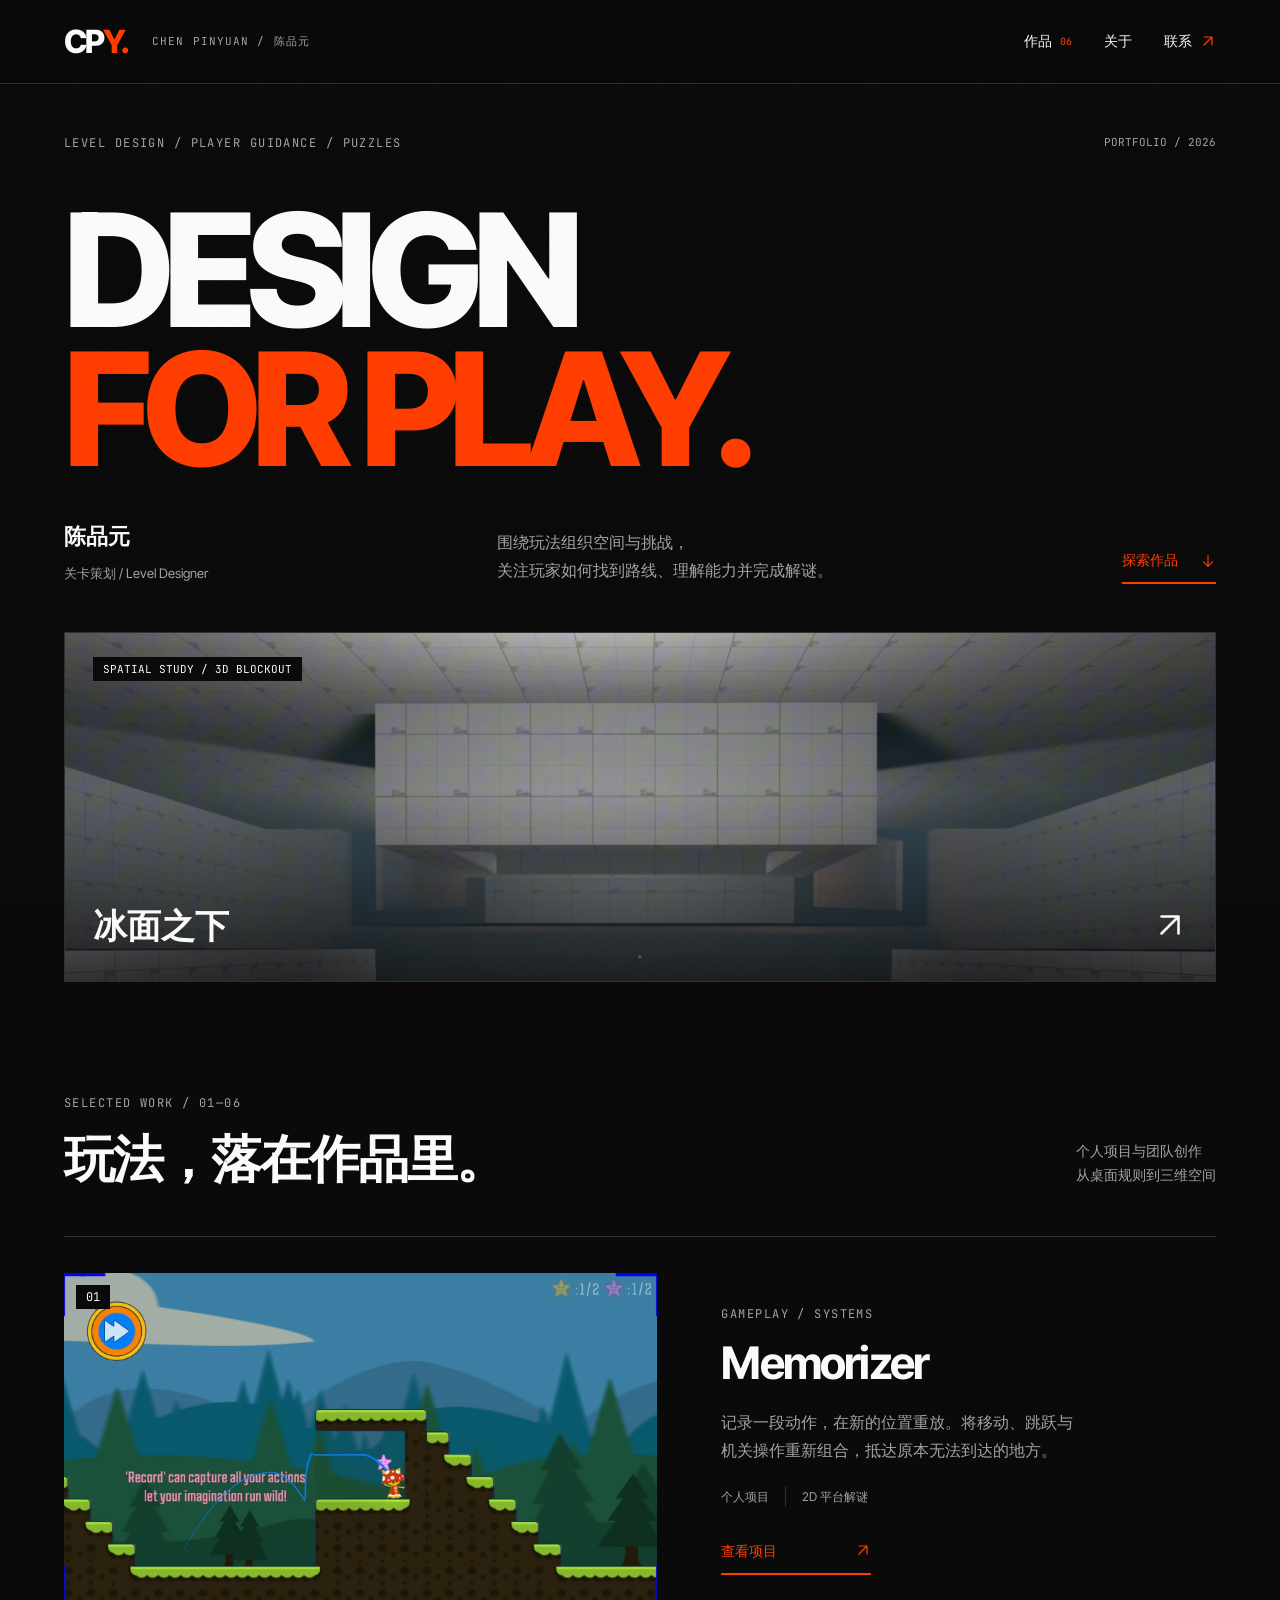
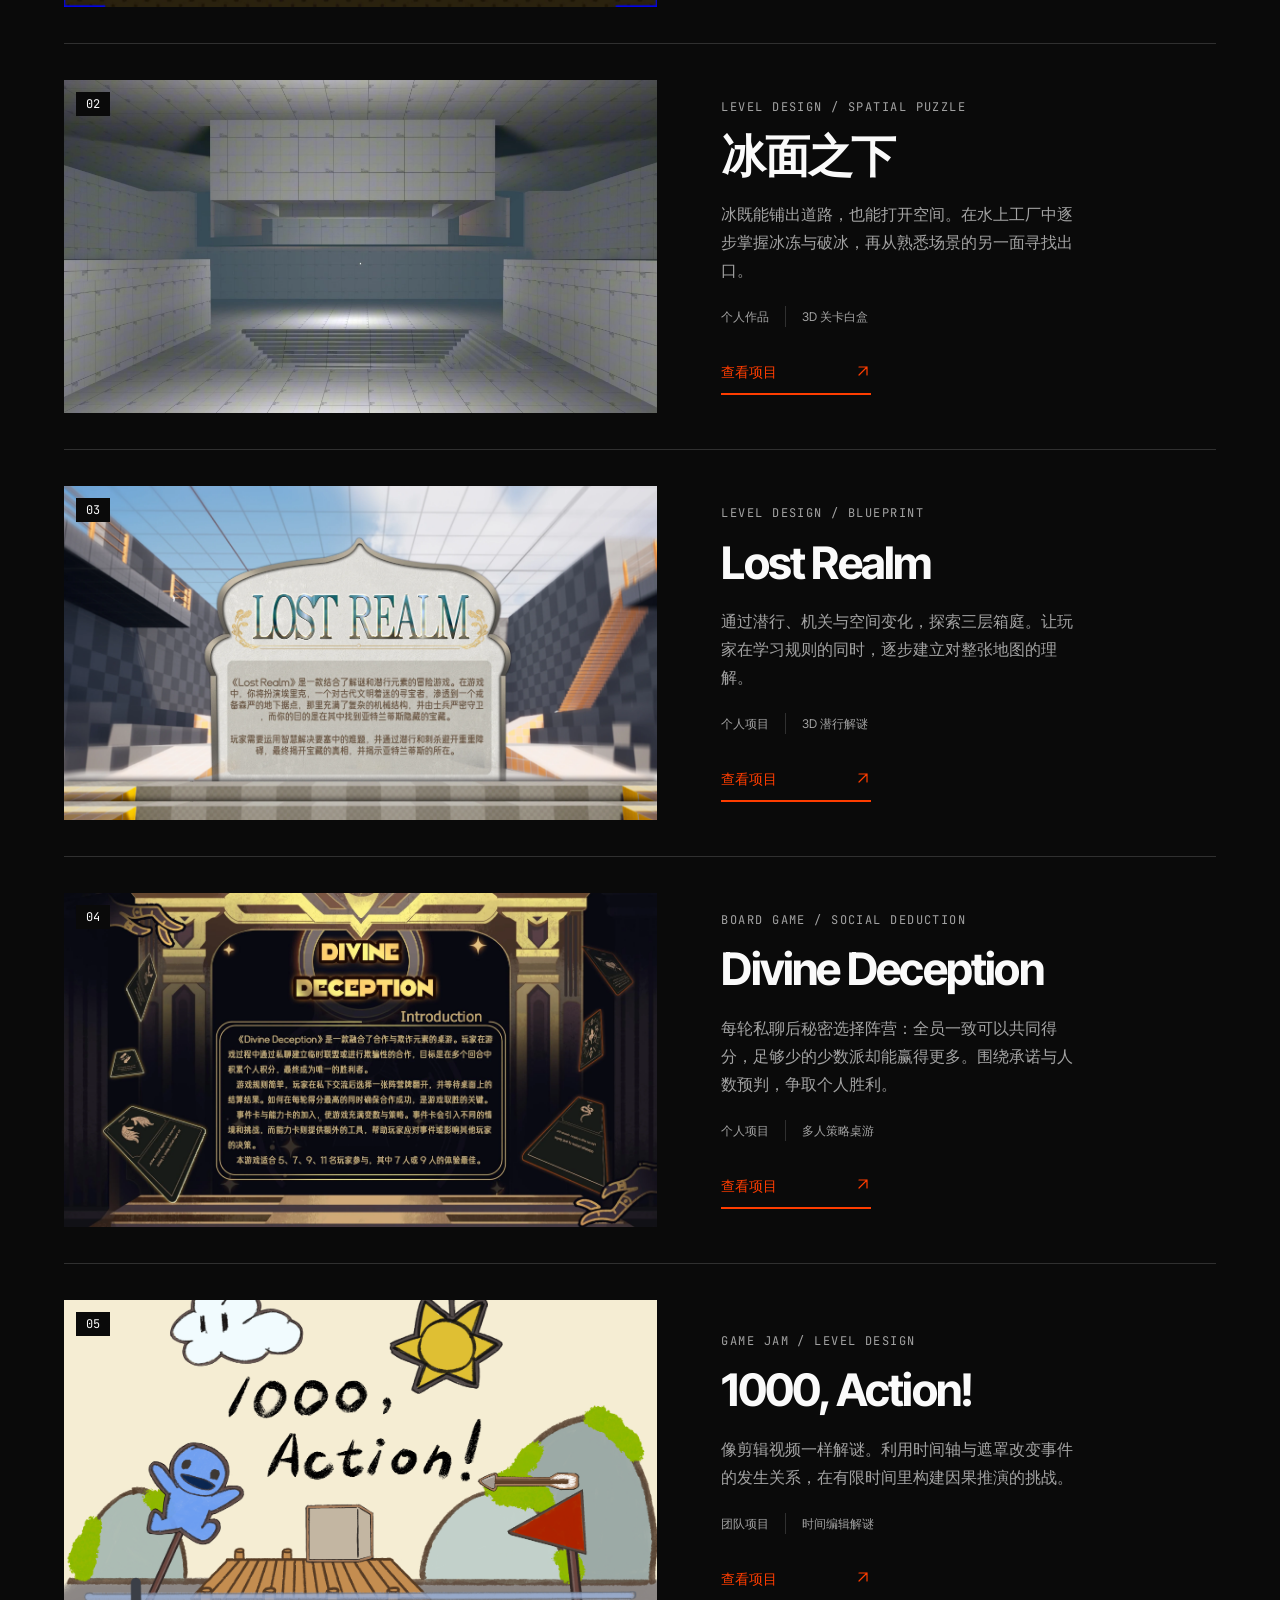
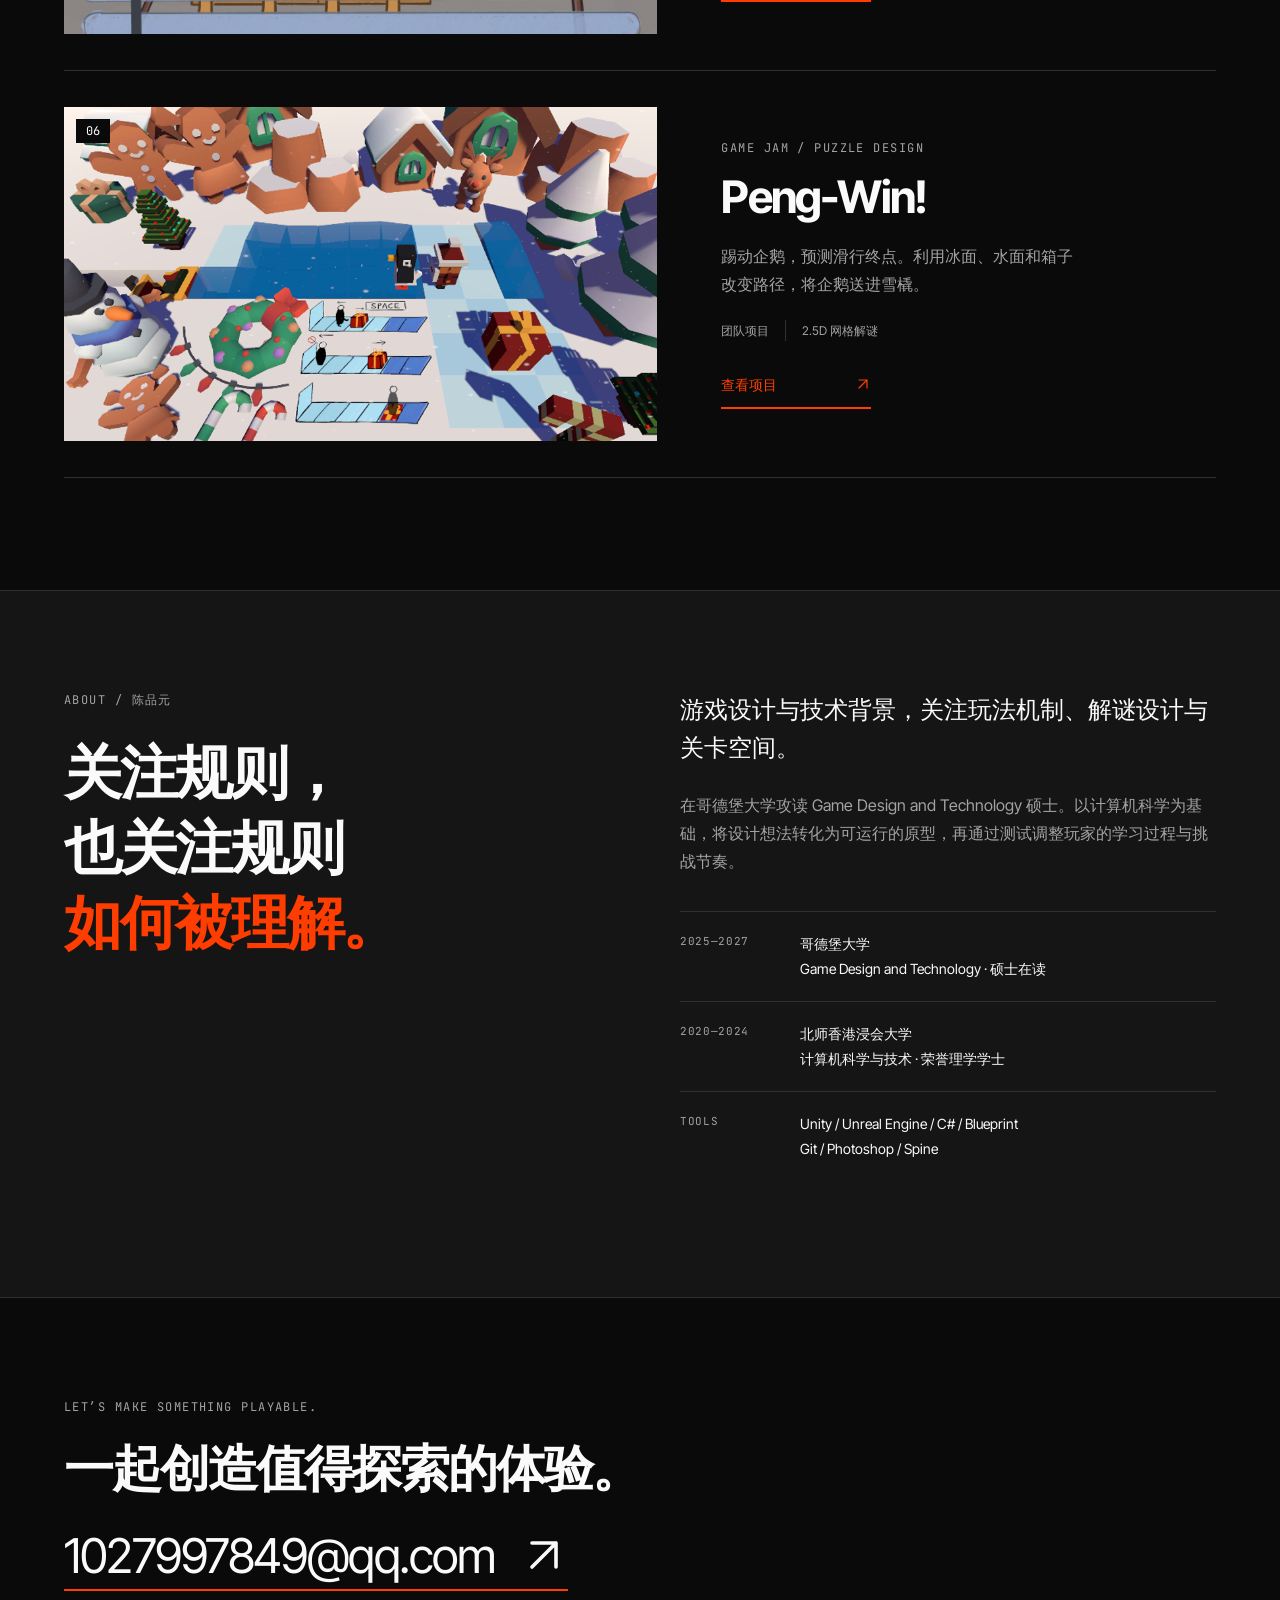
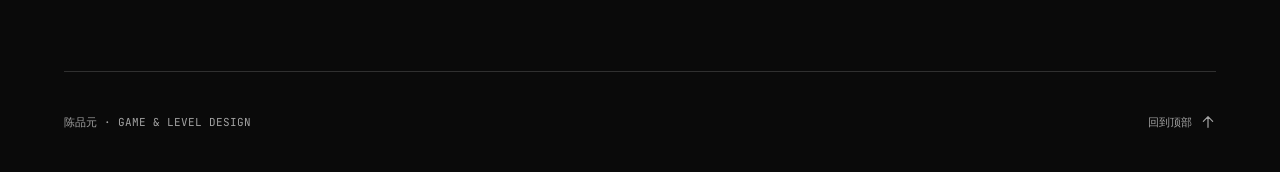
==== commit d8b5062f: "Replace text arrows with SVG icons for consistent mobile rendering" ====
--- a/index.html
+++ b/index.html
@@ -21,7 +21,11 @@
 <a href="index.html#work">作品 <span>06</span>
 </a>
 <a href="index.html#about">关于</a>
-<a href="mailto:1027997849@qq.com">联系 <span aria-hidden="true">↗</span>
+<a href="mailto:1027997849@qq.com">联系 <span aria-hidden="true">
+<svg class="arrow-icon" viewBox="0 0 24 24" fill="none" stroke="currentColor" stroke-width="1.8" stroke-linecap="round" stroke-linejoin="round" aria-hidden="true" focusable="false">
+<path d="M6 18 18 6M6 6h12v12"/>
+</svg>
+</span>
 </a>
 </nav>
 </header>
@@ -38,12 +42,19 @@
 <p class="intro-name">陈品元<span>关卡策划 / Level Designer</span>
 </p>
 <p>围绕玩法组织空间与挑战，<br>关注玩家如何找到路线、理解能力并完成解谜。</p>
-<a class="text-link" href="#work">探索作品 ↓</a>
+<a class="text-link" href="#work">探索作品 <svg class="arrow-icon" viewBox="0 0 24 24" fill="none" stroke="currentColor" stroke-width="1.8" stroke-linecap="round" stroke-linejoin="round" aria-hidden="true" focusable="false">
+<path d="M12 4v16m-7-7 7 7 7-7"/>
+</svg>
+</a>
 </div>
 <a class="hero-feature" href="beneath-the-ice.html">
 <img src="assets/portfolio/ice-cover.webp" alt="冰面之下：水上工厂的 3D 关卡白盒" fetchpriority="high">
 <span class="feature-label">SPATIAL STUDY / 3D BLOCKOUT</span>
-<span class="feature-title">冰面之下 <span aria-hidden="true">↗</span>
+<span class="feature-title">冰面之下 <span aria-hidden="true">
+<svg class="arrow-icon" viewBox="0 0 24 24" fill="none" stroke="currentColor" stroke-width="1.8" stroke-linecap="round" stroke-linejoin="round" aria-hidden="true" focusable="false">
+<path d="M6 18 18 6M6 6h12v12"/>
+</svg>
+</span>
 </span>
 </a>
 </section>
@@ -68,7 +79,11 @@
 <span>个人项目</span>
 <span>2D 平台解谜</span>
 </div>
-<span class="row-link">查看项目 <span aria-hidden="true">↗</span>
+<span class="row-link">查看项目 <span aria-hidden="true">
+<svg class="arrow-icon" viewBox="0 0 24 24" fill="none" stroke="currentColor" stroke-width="1.8" stroke-linecap="round" stroke-linejoin="round" aria-hidden="true" focusable="false">
+<path d="M6 18 18 6M6 6h12v12"/>
+</svg>
+</span>
 </span>
 </div>
 </a>
@@ -85,7 +100,11 @@
 <span>个人作品</span>
 <span>3D 关卡白盒</span>
 </div>
-<span class="row-link">查看项目 <span aria-hidden="true">↗</span>
+<span class="row-link">查看项目 <span aria-hidden="true">
+<svg class="arrow-icon" viewBox="0 0 24 24" fill="none" stroke="currentColor" stroke-width="1.8" stroke-linecap="round" stroke-linejoin="round" aria-hidden="true" focusable="false">
+<path d="M6 18 18 6M6 6h12v12"/>
+</svg>
+</span>
 </span>
 </div>
 </a>
@@ -102,7 +121,11 @@
 <span>个人项目</span>
 <span>3D 潜行解谜</span>
 </div>
-<span class="row-link">查看项目 <span aria-hidden="true">↗</span>
+<span class="row-link">查看项目 <span aria-hidden="true">
+<svg class="arrow-icon" viewBox="0 0 24 24" fill="none" stroke="currentColor" stroke-width="1.8" stroke-linecap="round" stroke-linejoin="round" aria-hidden="true" focusable="false">
+<path d="M6 18 18 6M6 6h12v12"/>
+</svg>
+</span>
 </span>
 </div>
 </a>
@@ -119,7 +142,11 @@
 <span>个人项目</span>
 <span>多人策略桌游</span>
 </div>
-<span class="row-link">查看项目 <span aria-hidden="true">↗</span>
+<span class="row-link">查看项目 <span aria-hidden="true">
+<svg class="arrow-icon" viewBox="0 0 24 24" fill="none" stroke="currentColor" stroke-width="1.8" stroke-linecap="round" stroke-linejoin="round" aria-hidden="true" focusable="false">
+<path d="M6 18 18 6M6 6h12v12"/>
+</svg>
+</span>
 </span>
 </div>
 </a>
@@ -136,7 +163,11 @@
 <span>团队项目</span>
 <span>时间编辑解谜</span>
 </div>
-<span class="row-link">查看项目 <span aria-hidden="true">↗</span>
+<span class="row-link">查看项目 <span aria-hidden="true">
+<svg class="arrow-icon" viewBox="0 0 24 24" fill="none" stroke="currentColor" stroke-width="1.8" stroke-linecap="round" stroke-linejoin="round" aria-hidden="true" focusable="false">
+<path d="M6 18 18 6M6 6h12v12"/>
+</svg>
+</span>
 </span>
 </div>
 </a>
@@ -153,7 +184,11 @@
 <span>团队项目</span>
 <span>2.5D 网格解谜</span>
 </div>
-<span class="row-link">查看项目 <span aria-hidden="true">↗</span>
+<span class="row-link">查看项目 <span aria-hidden="true">
+<svg class="arrow-icon" viewBox="0 0 24 24" fill="none" stroke="currentColor" stroke-width="1.8" stroke-linecap="round" stroke-linejoin="round" aria-hidden="true" focusable="false">
+<path d="M6 18 18 6M6 6h12v12"/>
+</svg>
+</span>
 </span>
 </div>
 </a>
@@ -190,11 +225,18 @@
 <footer id="contact" class="container footer">
 <p class="eyebrow">LET’S MAKE SOMETHING PLAYABLE.</p>
 <h2>一起创造值得探索的体验。</h2>
-<a class="email" href="mailto:1027997849@qq.com">1027997849@qq.com <span aria-hidden="true">↗</span>
+<a class="email" href="mailto:1027997849@qq.com">1027997849@qq.com <span aria-hidden="true">
+<svg class="arrow-icon" viewBox="0 0 24 24" fill="none" stroke="currentColor" stroke-width="1.8" stroke-linecap="round" stroke-linejoin="round" aria-hidden="true" focusable="false">
+<path d="M6 18 18 6M6 6h12v12"/>
+</svg>
+</span>
 </a>
 <div class="footer-bottom">
 <span>陈品元 · GAME & LEVEL DESIGN</span>
-<a href="#main">回到顶部 ↑</a>
+<a href="#main">回到顶部 <svg class="arrow-icon" viewBox="0 0 24 24" fill="none" stroke="currentColor" stroke-width="1.8" stroke-linecap="round" stroke-linejoin="round" aria-hidden="true" focusable="false">
+<path d="M12 20V4m-7 7 7-7 7 7"/>
+</svg>
+</a>
 </div>
 </footer>
 <dialog id="image-viewer" aria-label="图片大图">
--- a/portfolio.css
+++ b/portfolio.css
@@ -8,6 +8,10 @@
 .project-hero{padding-top:40px}.back-link{display:inline-flex;align-items:center;min-height:44px;color:var(--muted);font-size:14px;margin-bottom:35px}.back-link:hover{color:var(--foreground)}.project-hero h1{font-size:clamp(48px,8.5vw,116px);font-weight:800;line-height:1;letter-spacing:-.06em;max-width:1100px;margin-top:20px;overflow-wrap:anywhere}.project-english{font:13px/1.7 var(--mono);letter-spacing:.1em;color:var(--accent);margin-top:20px}.project-intro{font-size:clamp(18px,2vw,24px);max-width:850px;margin-top:32px;color:#c9c9c9}.project-facts{display:grid;grid-template-columns:1fr 1fr 1fr 1.5fr;gap:24px;border-block:1px solid var(--border);padding:24px 0;margin:36px 0 22px}.project-facts dd{margin-top:10px;font-size:14px}.project-links{display:flex;gap:30px;margin-bottom:36px;flex-wrap:wrap}.award{font-size:14px;color:var(--foreground);border-left:3px solid var(--accent);padding-left:16px;margin-top:22px}.figure{margin:0;min-width:0}.image-link{display:block;background:#111;cursor:zoom-in}.figure img{width:100%;height:auto}.figure figcaption,.video-figure figcaption{font-size:12px;line-height:1.6;color:var(--muted);margin-top:12px;display:flex;justify-content:space-between;gap:12px}.figure figcaption span{white-space:nowrap;color:#b8b8b8}.project-hero>.figure img{max-height:660px;object-fit:contain}.video-figure video{width:100%;aspect-ratio:16/9;background:#000}.case-layout{display:grid;grid-template-columns:200px minmax(0,1fr);gap:70px;align-items:start;padding-top:100px}.case-nav{position:sticky;top:120px}.case-nav>a{font-size:13px;color:var(--muted);display:flex;gap:14px;padding:13px 0;border-bottom:1px solid var(--border);line-height:1.6;min-height:44px}.case-nav>a:hover{color:var(--foreground)}.case-nav>a span{font:11px/1.8 var(--mono);color:var(--accent)}.case-nav>.eyebrow{margin-bottom:16px}.case-section{padding-bottom:85px;margin-bottom:75px;border-bottom:1px solid var(--border);scroll-margin-top:110px}.case-section:last-child{margin-bottom:0}.case-section h2{font-size:clamp(28px,3.3vw,44px);line-height:1.3;margin:18px 0 24px;max-width:22ch}.section-lead{max-width:70ch;font-size:17px;line-height:1.9}.steps{display:grid;grid-template-columns:repeat(2,minmax(0,1fr));gap:30px;margin-top:35px}.steps article{padding:24px 0;border-top:1px solid var(--border)}.steps article>.eyebrow{color:var(--accent)}.steps h3{font-size:22px;letter-spacing:-.02em;line-height:1.35;margin:12px 0}.steps article>p:last-child{font-size:15px}.gallery{display:grid;gap:32px;margin-top:36px}.gallery:empty{display:none}.gallery img{max-height:800px;object-fit:contain;background:#151515}.next-project{display:block;padding:50px 0;border-bottom:1px solid var(--border)}.next-project strong{display:flex;justify-content:space-between;align-items:center;gap:20px;font-size:clamp(30px,5vw,68px);letter-spacing:-.04em;line-height:1.2;margin-top:18px}.next-project strong>span{color:var(--accent)}.next-project:hover strong{color:var(--accent)}
 dialog{background:#111;color:var(--foreground);border:1px solid #444;padding:64px 20px 20px;width:95vw;max-width:1800px;max-height:94dvh}dialog::backdrop{background:rgba(0,0,0,.9)}.viewer-close{position:absolute;right:20px;top:10px;min-height:44px;min-width:80px;background:none;color:var(--foreground);border:0;cursor:pointer}.viewer-scroll{overflow:auto;max-height:calc(94dvh - 130px)}.viewer-scroll img{margin:auto;max-width:none;width:100%;height:auto}dialog p{font-size:13px;margin-top:12px}.viewing-image{overflow:hidden}
 .youtube-player{display:block;width:100%;aspect-ratio:16/9;border:0;background:#111}.video-actions{margin-top:16px}.video-fallback{margin-top:20px;border:1px solid var(--border);padding:16px}.video-fallback summary{cursor:pointer;min-height:44px;display:list-item;line-height:44px;color:var(--muted)}.video-fallback summary:focus-visible{outline:2px solid var(--accent);outline-offset:4px}.video-fallback video{width:100%;margin-top:16px}.video-fallback p{font-size:13px;margin-top:12px}.viewer-zoom{position:absolute;left:20px;top:10px;min-height:44px;background:none;color:var(--foreground);border:1px solid var(--border);padding:0 14px;cursor:pointer}.viewer-scroll img.native-size{width:auto;min-width:0;max-width:none}.viewer-scroll:has(.native-size){cursor:crosshair}
+.arrow-icon{display:inline-block;width:1em;height:1em;min-width:16px;min-height:16px;flex:none;vertical-align:-.125em}
+.feature-title,.next-project strong{align-items:center}
+.next-project strong>.arrow-icon{color:var(--accent)}
+.back-link,.footer-bottom a{gap:8px}
 .image-region{display:block;position:relative;overflow:hidden;aspect-ratio:var(--region-ratio)}
 .image-region img{position:absolute;width:var(--image-width);max-width:none;max-height:none;left:var(--image-left);top:var(--image-top);height:auto}
 .gameplay-intro,.playable{padding:36px 0;border-top:1px solid var(--border);scroll-margin-top:110px}
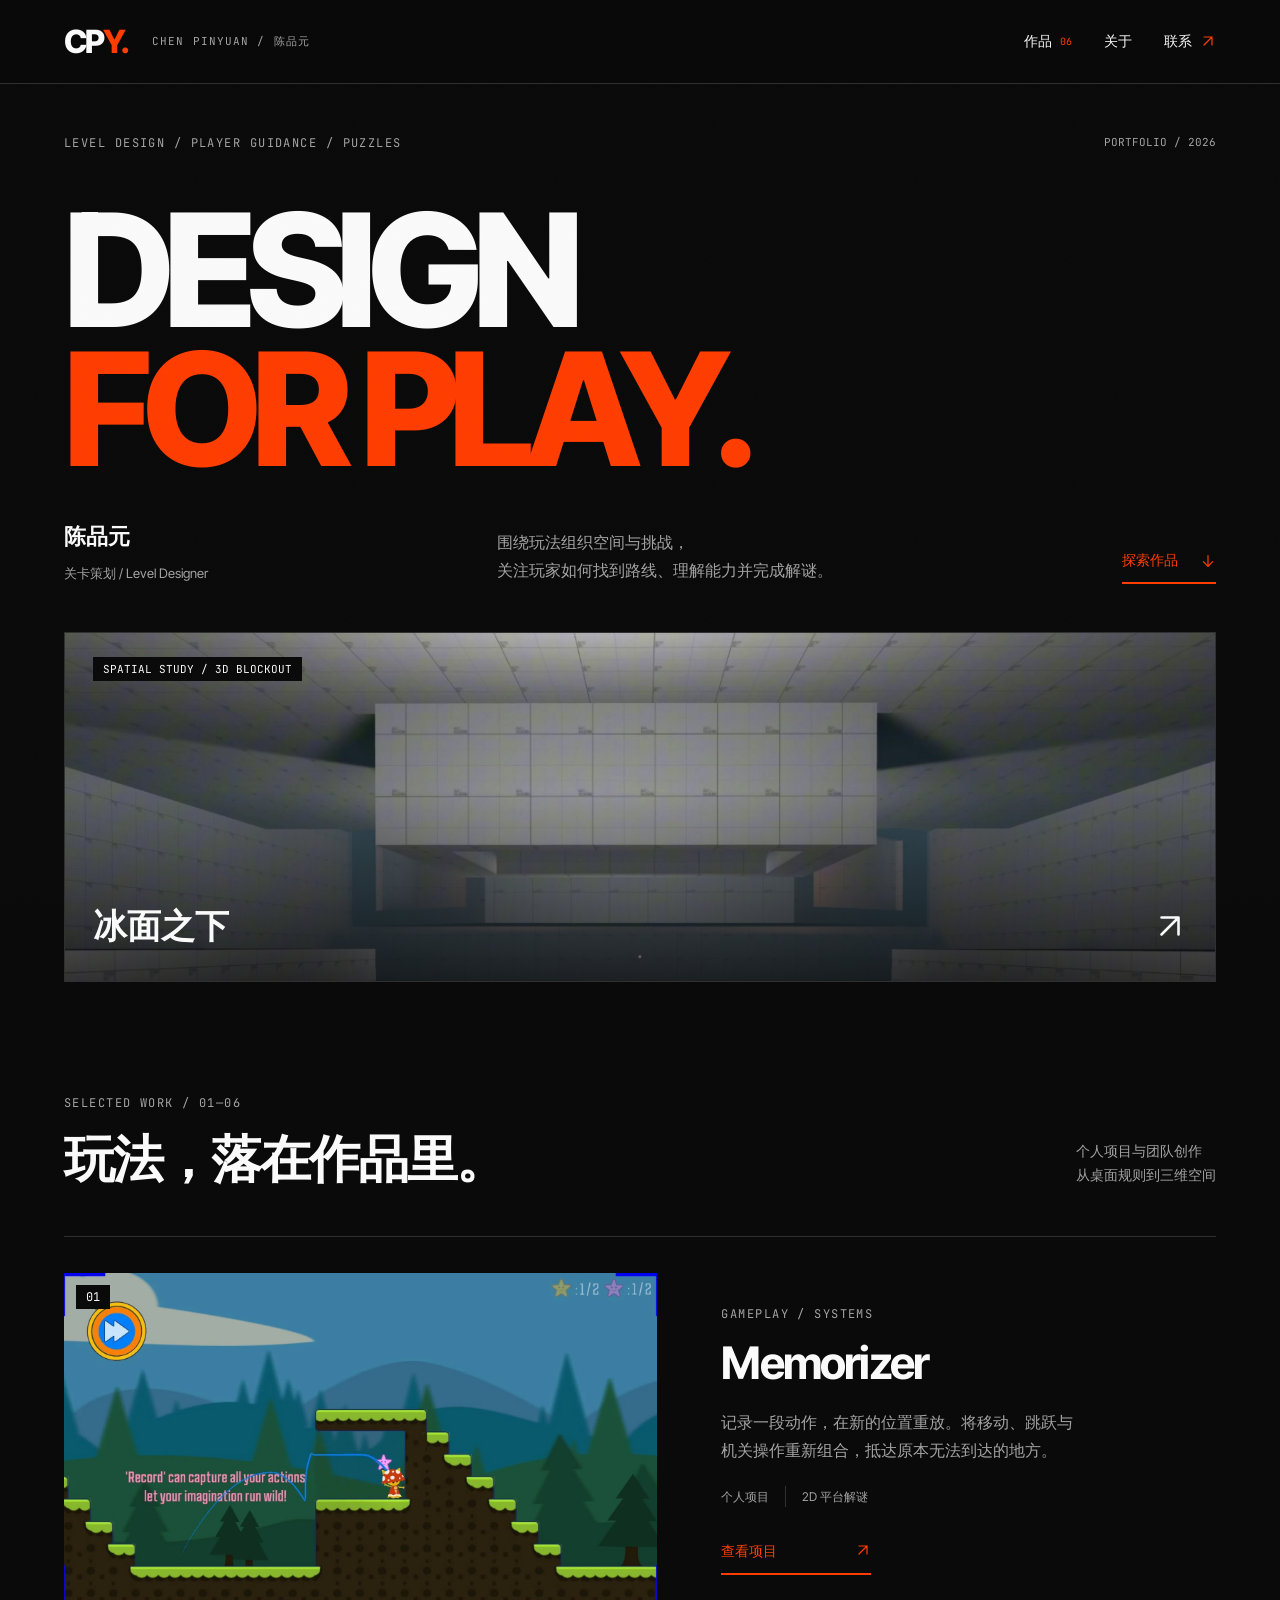
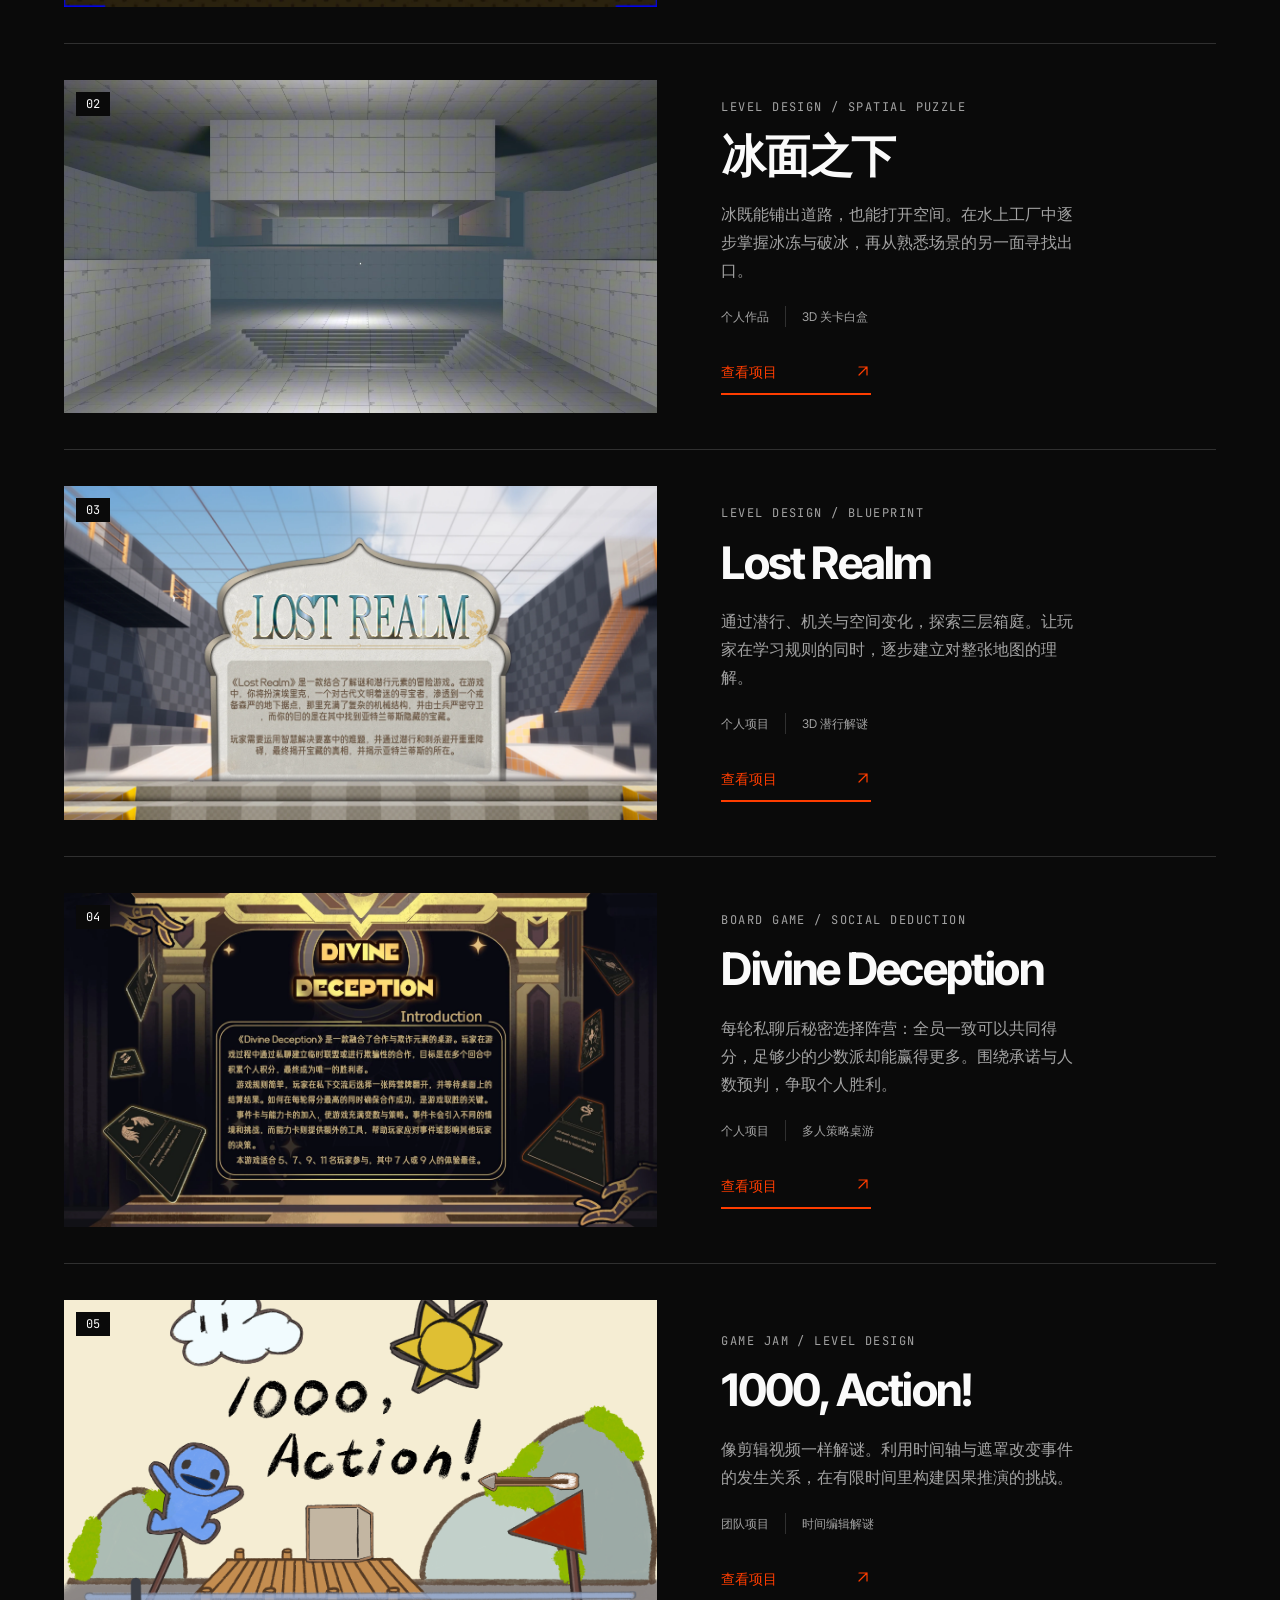
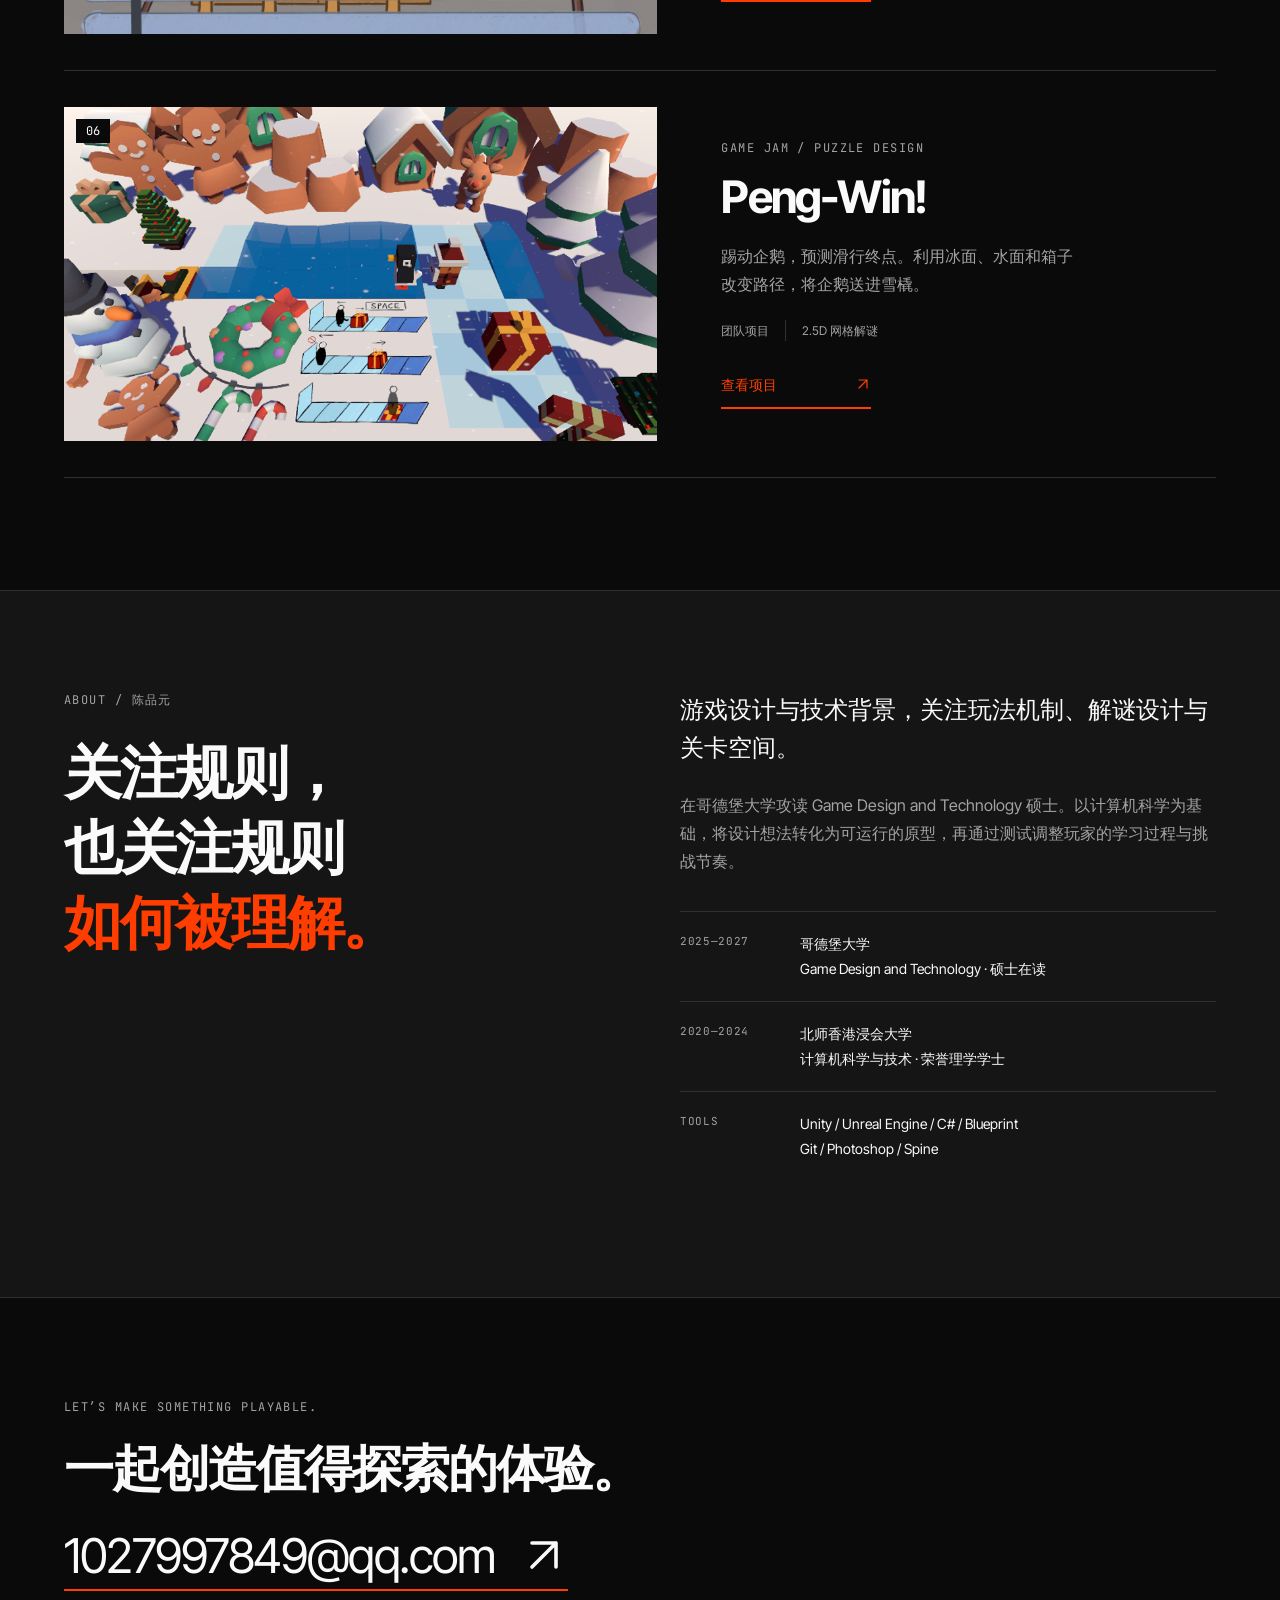
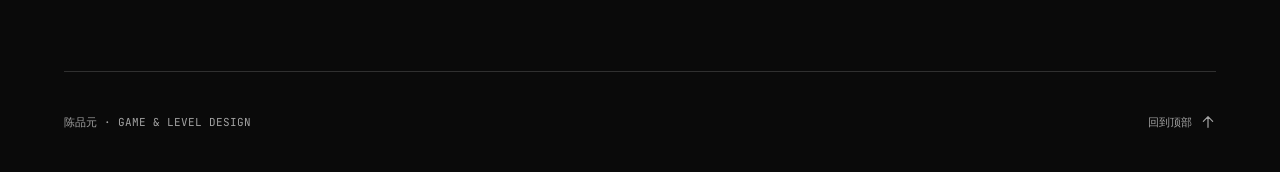
==== commit efe46b8c: "Fix SVG arrow sizing and version stylesheet cache" ====
--- a/index.html
+++ b/index.html
@@ -9,7 +9,7 @@
 <link rel="preconnect" href="https://fonts.googleapis.com">
 <link rel="preconnect" href="https://fonts.gstatic.com" crossorigin>
 <link href="https://fonts.googleapis.com/css2?family=Inter+Tight:wght@500;600;700;800&family=JetBrains+Mono:wght@400;500&display=swap" rel="stylesheet">
-<link rel="stylesheet" href="portfolio.css">
+<link rel="stylesheet" href="portfolio.css?v=c5342cd76239">
 </head>
 <body>
 <a class="skip" href="#main">跳转到内容</a>
@@ -22,7 +22,7 @@
 </a>
 <a href="index.html#about">关于</a>
 <a href="mailto:1027997849@qq.com">联系 <span aria-hidden="true">
-<svg class="arrow-icon" viewBox="0 0 24 24" fill="none" stroke="currentColor" stroke-width="1.8" stroke-linecap="round" stroke-linejoin="round" aria-hidden="true" focusable="false">
+<svg class="arrow-icon" width="24" height="24" viewBox="0 0 24 24" fill="none" stroke="currentColor" stroke-width="1.8" stroke-linecap="round" stroke-linejoin="round" aria-hidden="true" focusable="false">
 <path d="M6 18 18 6M6 6h12v12"/>
 </svg>
 </span>
@@ -42,7 +42,7 @@
 <p class="intro-name">陈品元<span>关卡策划 / Level Designer</span>
 </p>
 <p>围绕玩法组织空间与挑战，<br>关注玩家如何找到路线、理解能力并完成解谜。</p>
-<a class="text-link" href="#work">探索作品 <svg class="arrow-icon" viewBox="0 0 24 24" fill="none" stroke="currentColor" stroke-width="1.8" stroke-linecap="round" stroke-linejoin="round" aria-hidden="true" focusable="false">
+<a class="text-link" href="#work">探索作品 <svg class="arrow-icon" width="24" height="24" viewBox="0 0 24 24" fill="none" stroke="currentColor" stroke-width="1.8" stroke-linecap="round" stroke-linejoin="round" aria-hidden="true" focusable="false">
 <path d="M12 4v16m-7-7 7 7 7-7"/>
 </svg>
 </a>
@@ -51,7 +51,7 @@
 <img src="assets/portfolio/ice-cover.webp" alt="冰面之下：水上工厂的 3D 关卡白盒" fetchpriority="high">
 <span class="feature-label">SPATIAL STUDY / 3D BLOCKOUT</span>
 <span class="feature-title">冰面之下 <span aria-hidden="true">
-<svg class="arrow-icon" viewBox="0 0 24 24" fill="none" stroke="currentColor" stroke-width="1.8" stroke-linecap="round" stroke-linejoin="round" aria-hidden="true" focusable="false">
+<svg class="arrow-icon" width="24" height="24" viewBox="0 0 24 24" fill="none" stroke="currentColor" stroke-width="1.8" stroke-linecap="round" stroke-linejoin="round" aria-hidden="true" focusable="false">
 <path d="M6 18 18 6M6 6h12v12"/>
 </svg>
 </span>
@@ -80,7 +80,7 @@
 <span>2D 平台解谜</span>
 </div>
 <span class="row-link">查看项目 <span aria-hidden="true">
-<svg class="arrow-icon" viewBox="0 0 24 24" fill="none" stroke="currentColor" stroke-width="1.8" stroke-linecap="round" stroke-linejoin="round" aria-hidden="true" focusable="false">
+<svg class="arrow-icon" width="24" height="24" viewBox="0 0 24 24" fill="none" stroke="currentColor" stroke-width="1.8" stroke-linecap="round" stroke-linejoin="round" aria-hidden="true" focusable="false">
 <path d="M6 18 18 6M6 6h12v12"/>
 </svg>
 </span>
@@ -101,7 +101,7 @@
 <span>3D 关卡白盒</span>
 </div>
 <span class="row-link">查看项目 <span aria-hidden="true">
-<svg class="arrow-icon" viewBox="0 0 24 24" fill="none" stroke="currentColor" stroke-width="1.8" stroke-linecap="round" stroke-linejoin="round" aria-hidden="true" focusable="false">
+<svg class="arrow-icon" width="24" height="24" viewBox="0 0 24 24" fill="none" stroke="currentColor" stroke-width="1.8" stroke-linecap="round" stroke-linejoin="round" aria-hidden="true" focusable="false">
 <path d="M6 18 18 6M6 6h12v12"/>
 </svg>
 </span>
@@ -122,7 +122,7 @@
 <span>3D 潜行解谜</span>
 </div>
 <span class="row-link">查看项目 <span aria-hidden="true">
-<svg class="arrow-icon" viewBox="0 0 24 24" fill="none" stroke="currentColor" stroke-width="1.8" stroke-linecap="round" stroke-linejoin="round" aria-hidden="true" focusable="false">
+<svg class="arrow-icon" width="24" height="24" viewBox="0 0 24 24" fill="none" stroke="currentColor" stroke-width="1.8" stroke-linecap="round" stroke-linejoin="round" aria-hidden="true" focusable="false">
 <path d="M6 18 18 6M6 6h12v12"/>
 </svg>
 </span>
@@ -143,7 +143,7 @@
 <span>多人策略桌游</span>
 </div>
 <span class="row-link">查看项目 <span aria-hidden="true">
-<svg class="arrow-icon" viewBox="0 0 24 24" fill="none" stroke="currentColor" stroke-width="1.8" stroke-linecap="round" stroke-linejoin="round" aria-hidden="true" focusable="false">
+<svg class="arrow-icon" width="24" height="24" viewBox="0 0 24 24" fill="none" stroke="currentColor" stroke-width="1.8" stroke-linecap="round" stroke-linejoin="round" aria-hidden="true" focusable="false">
 <path d="M6 18 18 6M6 6h12v12"/>
 </svg>
 </span>
@@ -164,7 +164,7 @@
 <span>时间编辑解谜</span>
 </div>
 <span class="row-link">查看项目 <span aria-hidden="true">
-<svg class="arrow-icon" viewBox="0 0 24 24" fill="none" stroke="currentColor" stroke-width="1.8" stroke-linecap="round" stroke-linejoin="round" aria-hidden="true" focusable="false">
+<svg class="arrow-icon" width="24" height="24" viewBox="0 0 24 24" fill="none" stroke="currentColor" stroke-width="1.8" stroke-linecap="round" stroke-linejoin="round" aria-hidden="true" focusable="false">
 <path d="M6 18 18 6M6 6h12v12"/>
 </svg>
 </span>
@@ -185,7 +185,7 @@
 <span>2.5D 网格解谜</span>
 </div>
 <span class="row-link">查看项目 <span aria-hidden="true">
-<svg class="arrow-icon" viewBox="0 0 24 24" fill="none" stroke="currentColor" stroke-width="1.8" stroke-linecap="round" stroke-linejoin="round" aria-hidden="true" focusable="false">
+<svg class="arrow-icon" width="24" height="24" viewBox="0 0 24 24" fill="none" stroke="currentColor" stroke-width="1.8" stroke-linecap="round" stroke-linejoin="round" aria-hidden="true" focusable="false">
 <path d="M6 18 18 6M6 6h12v12"/>
 </svg>
 </span>
@@ -226,14 +226,14 @@
 <p class="eyebrow">LET’S MAKE SOMETHING PLAYABLE.</p>
 <h2>一起创造值得探索的体验。</h2>
 <a class="email" href="mailto:1027997849@qq.com">1027997849@qq.com <span aria-hidden="true">
-<svg class="arrow-icon" viewBox="0 0 24 24" fill="none" stroke="currentColor" stroke-width="1.8" stroke-linecap="round" stroke-linejoin="round" aria-hidden="true" focusable="false">
+<svg class="arrow-icon" width="24" height="24" viewBox="0 0 24 24" fill="none" stroke="currentColor" stroke-width="1.8" stroke-linecap="round" stroke-linejoin="round" aria-hidden="true" focusable="false">
 <path d="M6 18 18 6M6 6h12v12"/>
 </svg>
 </span>
 </a>
 <div class="footer-bottom">
 <span>陈品元 · GAME & LEVEL DESIGN</span>
-<a href="#main">回到顶部 <svg class="arrow-icon" viewBox="0 0 24 24" fill="none" stroke="currentColor" stroke-width="1.8" stroke-linecap="round" stroke-linejoin="round" aria-hidden="true" focusable="false">
+<a href="#main">回到顶部 <svg class="arrow-icon" width="24" height="24" viewBox="0 0 24 24" fill="none" stroke="currentColor" stroke-width="1.8" stroke-linecap="round" stroke-linejoin="round" aria-hidden="true" focusable="false">
 <path d="M12 20V4m-7 7 7-7 7 7"/>
 </svg>
 </a>
--- a/portfolio.css
+++ b/portfolio.css
@@ -9,6 +9,9 @@
 dialog{background:#111;color:var(--foreground);border:1px solid #444;padding:64px 20px 20px;width:95vw;max-width:1800px;max-height:94dvh}dialog::backdrop{background:rgba(0,0,0,.9)}.viewer-close{position:absolute;right:20px;top:10px;min-height:44px;min-width:80px;background:none;color:var(--foreground);border:0;cursor:pointer}.viewer-scroll{overflow:auto;max-height:calc(94dvh - 130px)}.viewer-scroll img{margin:auto;max-width:none;width:100%;height:auto}dialog p{font-size:13px;margin-top:12px}.viewing-image{overflow:hidden}
 .youtube-player{display:block;width:100%;aspect-ratio:16/9;border:0;background:#111}.video-actions{margin-top:16px}.video-fallback{margin-top:20px;border:1px solid var(--border);padding:16px}.video-fallback summary{cursor:pointer;min-height:44px;display:list-item;line-height:44px;color:var(--muted)}.video-fallback summary:focus-visible{outline:2px solid var(--accent);outline-offset:4px}.video-fallback video{width:100%;margin-top:16px}.video-fallback p{font-size:13px;margin-top:12px}.viewer-zoom{position:absolute;left:20px;top:10px;min-height:44px;background:none;color:var(--foreground);border:1px solid var(--border);padding:0 14px;cursor:pointer}.viewer-scroll img.native-size{width:auto;min-width:0;max-width:none}.viewer-scroll:has(.native-size){cursor:crosshair}
 .arrow-icon{display:inline-block;width:1em;height:1em;min-width:16px;min-height:16px;flex:none;vertical-align:-.125em}
+.text-link,.back-link,.row-link{white-space:nowrap}
+.hero-bottom>.text-link{flex-shrink:0}
+.feature-title>span{display:flex;align-items:center;flex:none}
 .feature-title,.next-project strong{align-items:center}
 .next-project strong>.arrow-icon{color:var(--accent)}
 .back-link,.footer-bottom a{gap:8px}
